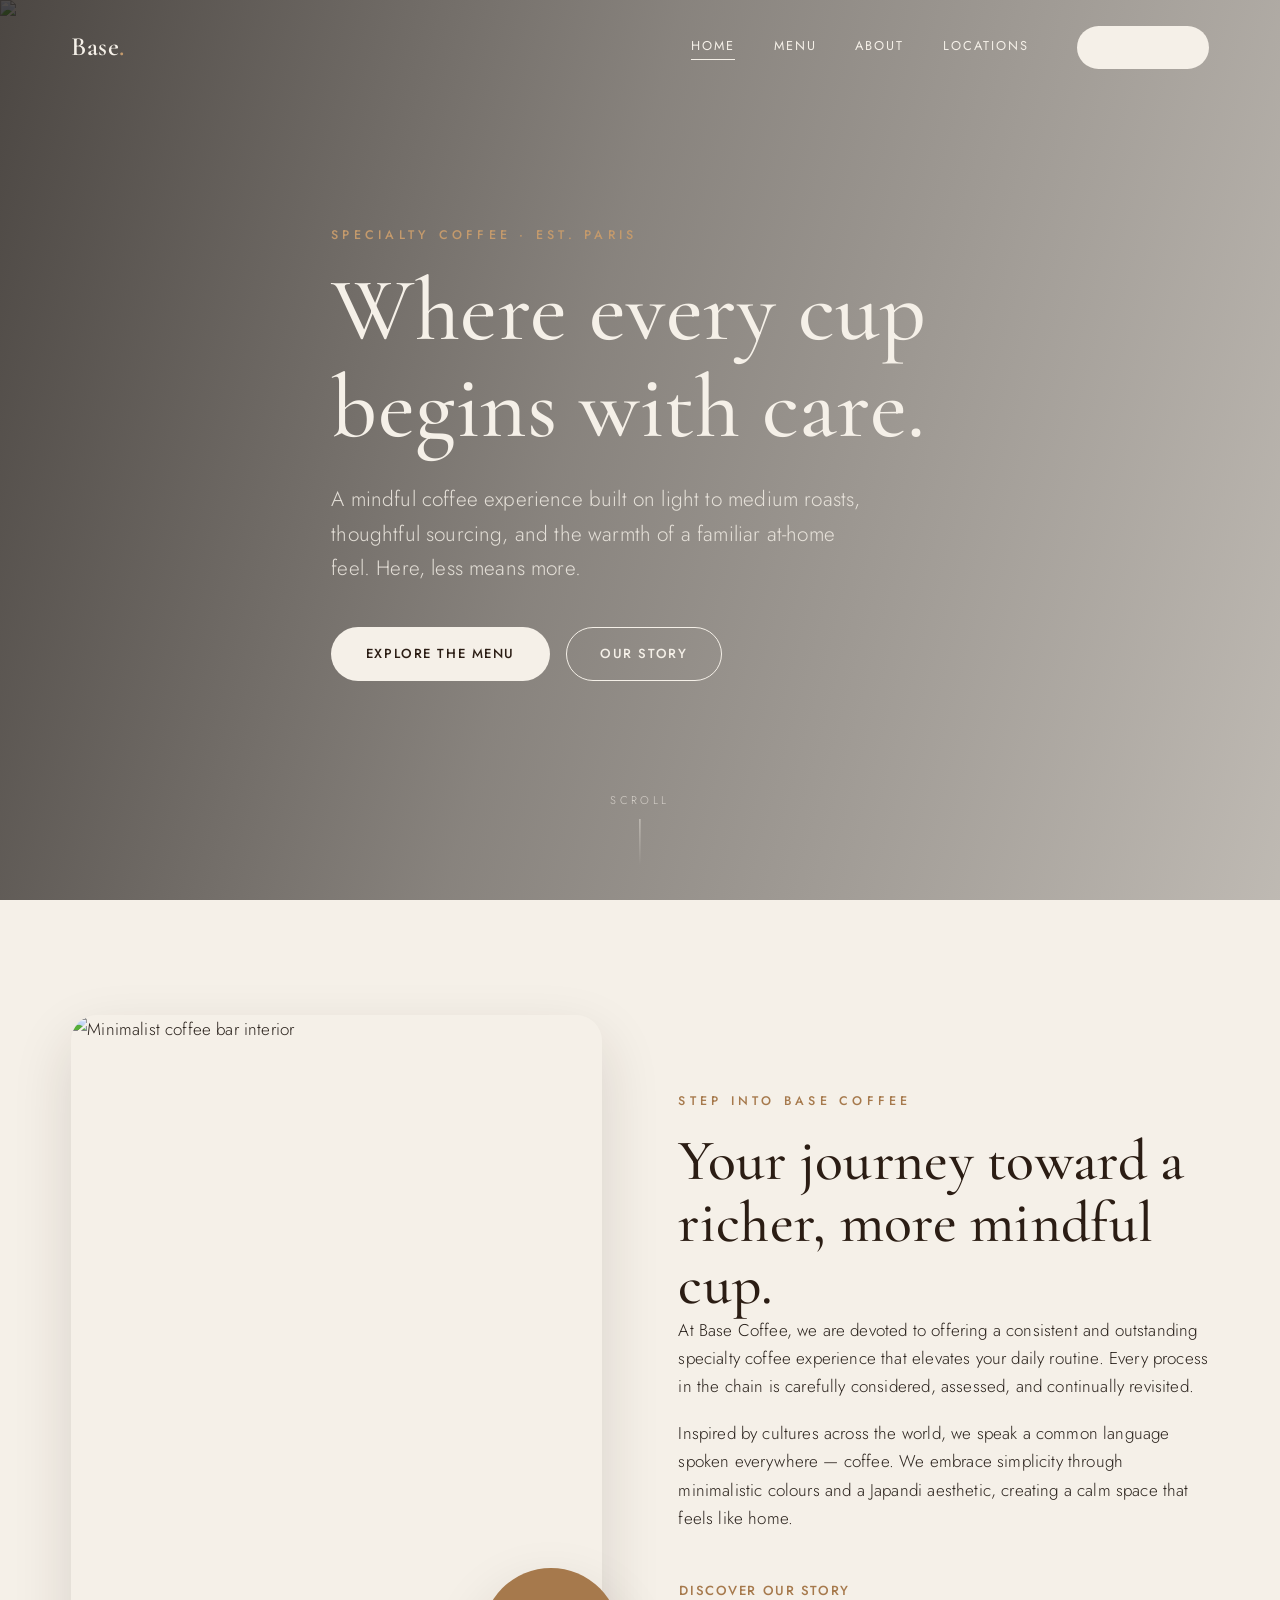
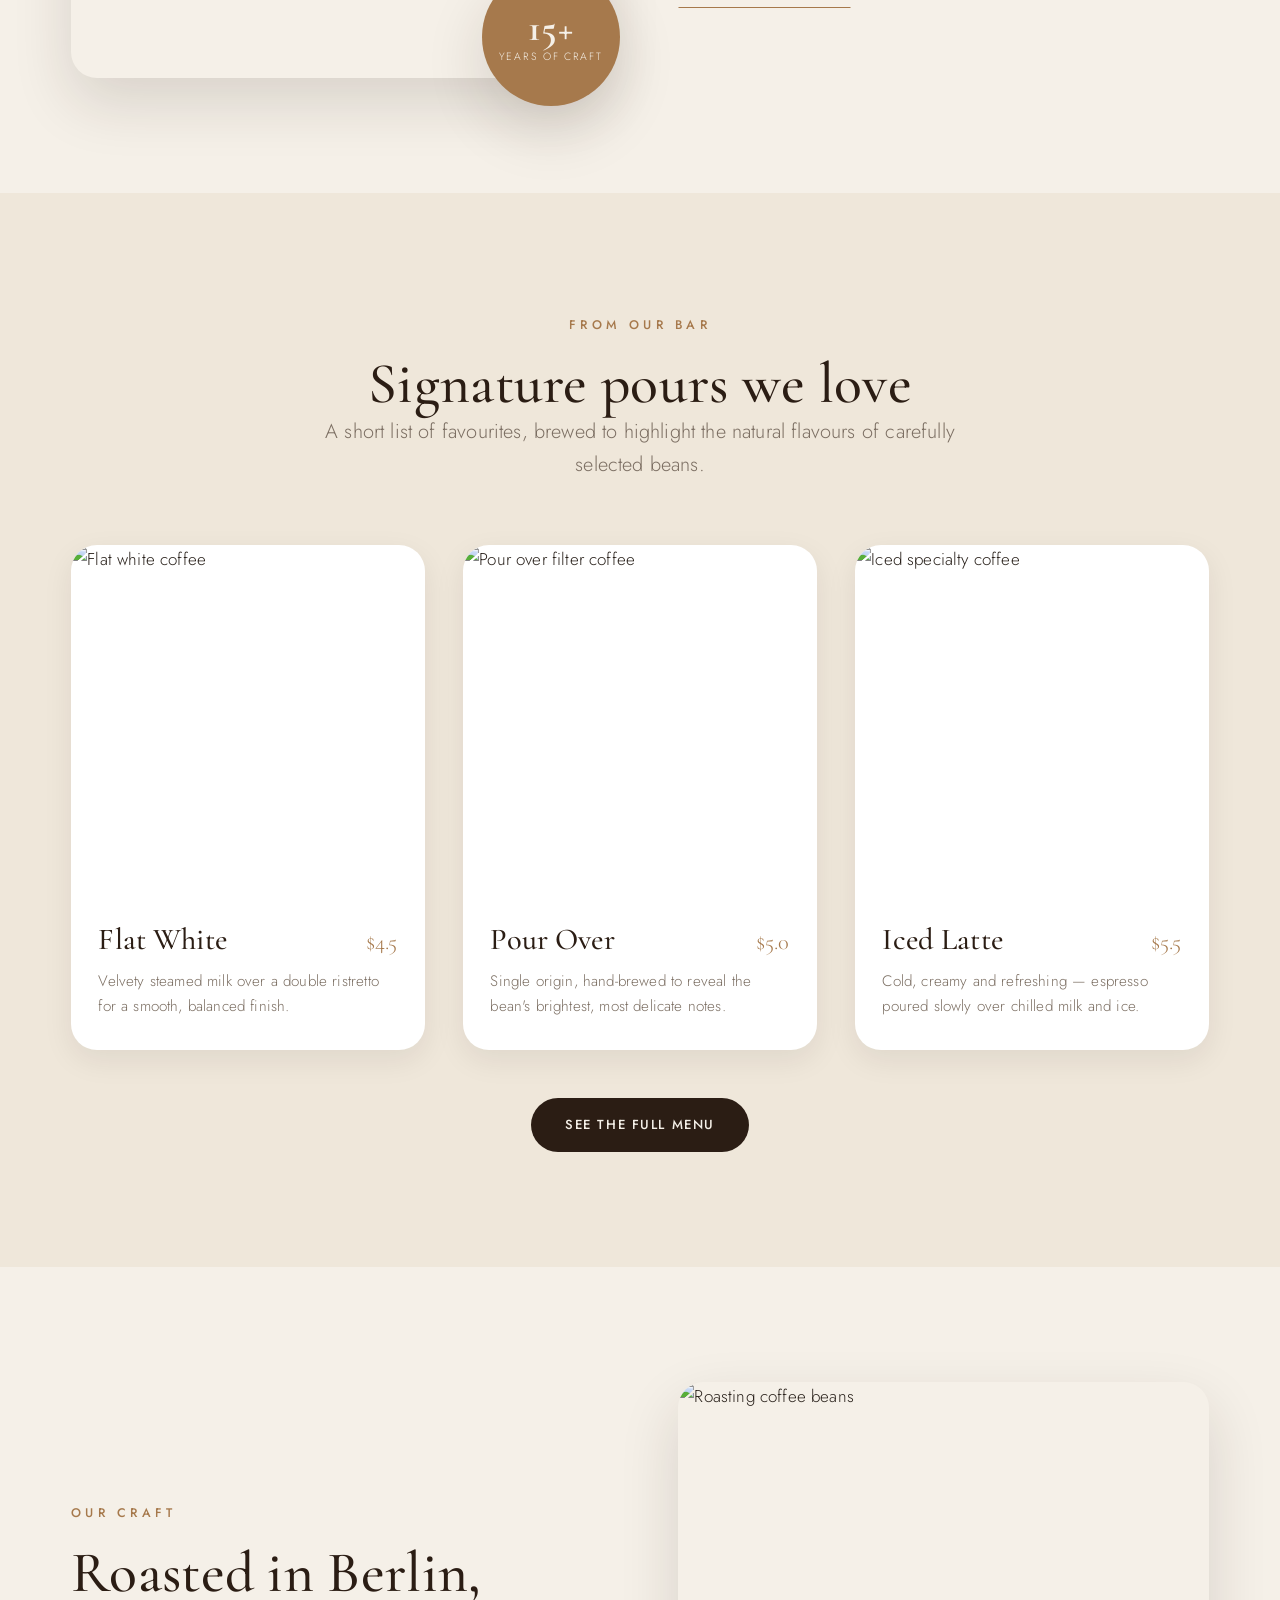
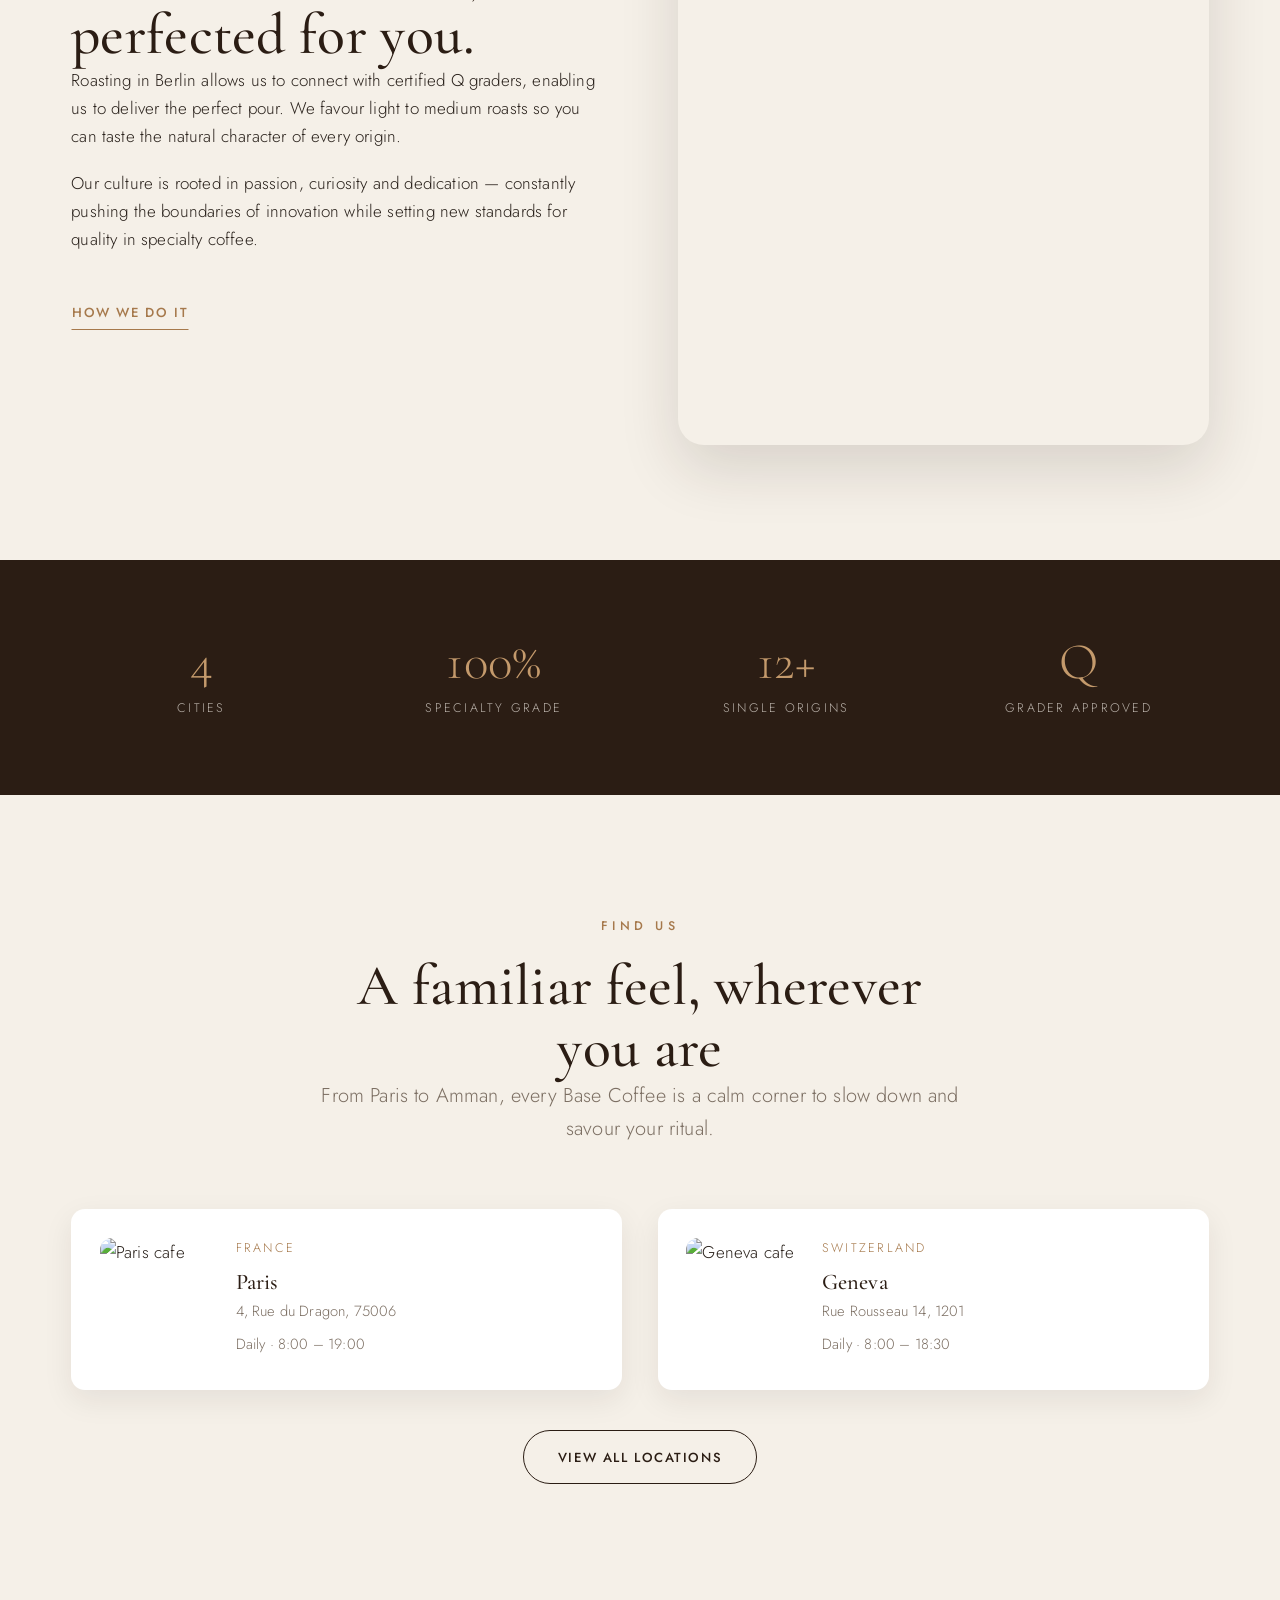
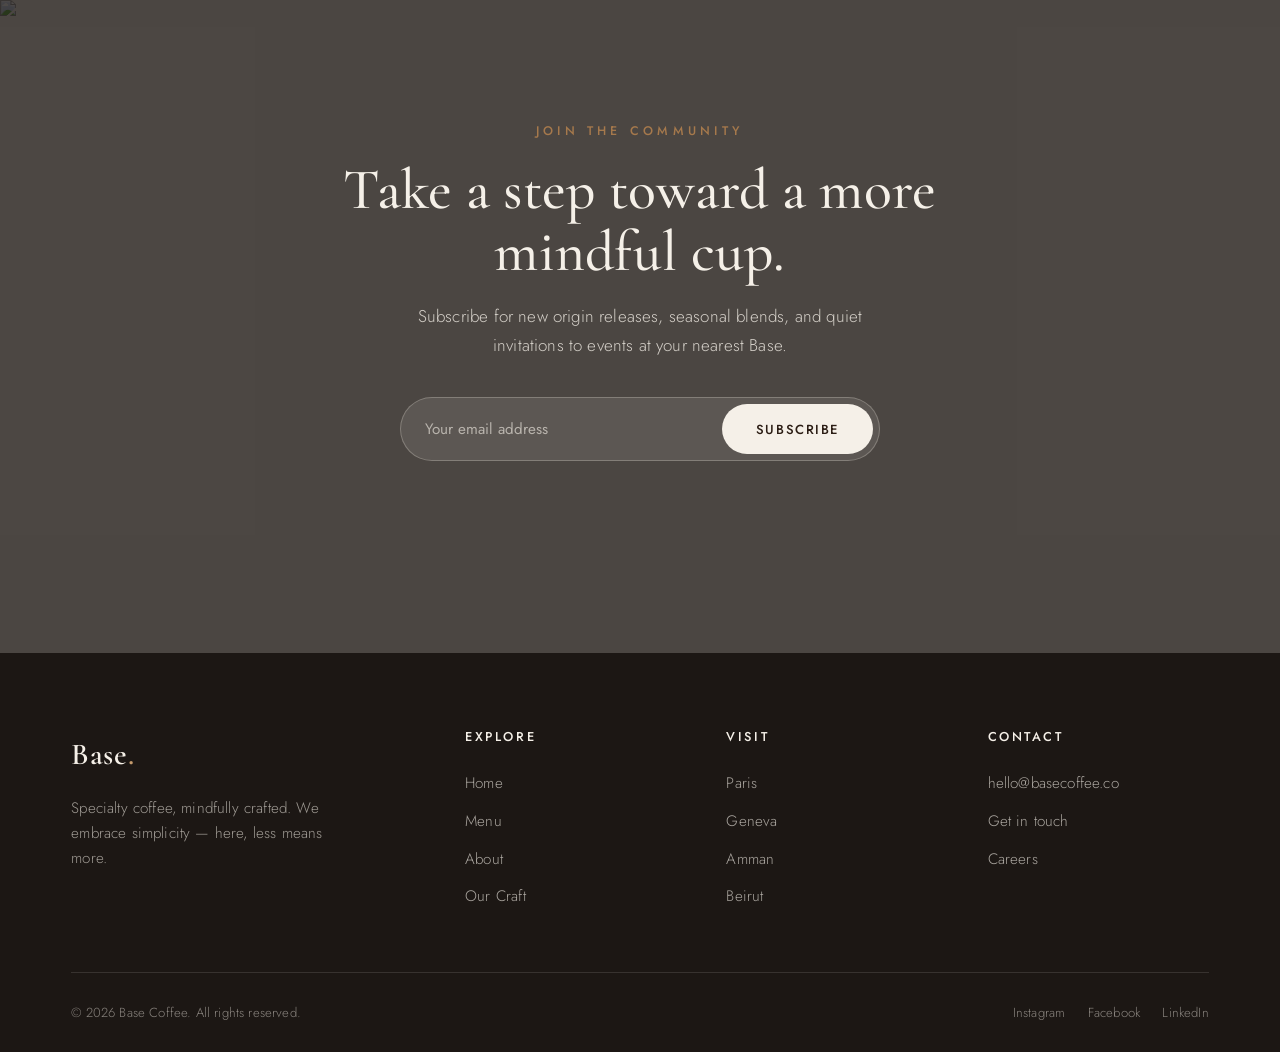
==== index.html @ 09331cef "Add initial website files for Base Coffee, including HTML pages (index, about, menu), CSS styles, an" ====
<!DOCTYPE html>
<html lang="en">
<head>
  <meta charset="UTF-8" />
  <meta name="viewport" content="width=device-width, initial-scale=1.0" />
  <title>Base Coffee — Specialty Coffee, Mindfully Crafted</title>
  <meta name="description" content="Base Coffee is a specialty coffee house devoted to a consistent, outstanding experience. Light to medium roasts, roasted in Berlin, served with care across Paris, Amman, Geneva and Beirut." />

  <link rel="preconnect" href="https://fonts.googleapis.com" />
  <link rel="preconnect" href="https://fonts.gstatic.com" crossorigin />
  <link href="https://fonts.googleapis.com/css2?family=Cormorant+Garamond:wght@400;500;600&family=Jost:wght@300;400;500&display=swap" rel="stylesheet" />
  <link rel="stylesheet" href="css/styles.css" />
</head>
<body>

  <!-- Navbar -->
  <header class="nav" id="nav">
    <div class="container nav__inner">
      <a href="index.html" class="nav__logo">Base<span>.</span></a>
      <nav class="nav__links" id="navLinks">
        <a href="index.html" class="is-active">Home</a>
        <a href="menu.html">Menu</a>
        <a href="about.html">About</a>
        <a href="about.html#locations">Locations</a>
        <a href="about.html#contact" class="btn btn--light nav__cta">Visit Us</a>
      </nav>
      <button class="nav__burger" id="navBurger" aria-label="Toggle menu" aria-expanded="false">
        <span></span><span></span><span></span>
      </button>
    </div>
  </header>

  <!-- Hero -->
  <section class="hero">
    <div class="hero__bg">
      <img src="https://images.unsplash.com/photo-1559496417-e7f25cb247f3?auto=format&fit=crop&w=1920&q=80" alt="Pouring a fresh cup of specialty coffee" />
    </div>
    <div class="container hero__content reveal">
      <span class="eyebrow">Specialty Coffee · Est. Paris</span>
      <h1>Where every cup<br />begins with care.</h1>
      <p>A mindful coffee experience built on light to medium roasts, thoughtful sourcing, and the warmth of a familiar at-home feel. Here, less means more.</p>
      <div class="hero__actions">
        <a href="menu.html" class="btn btn--light">Explore the Menu</a>
        <a href="about.html" class="btn btn--outline" style="color: var(--cream);">Our Story</a>
      </div>
    </div>
    <div class="hero__scroll">Scroll</div>
  </section>

  <!-- Intro / About teaser -->
  <section class="section" id="intro">
    <div class="container split">
      <div class="split__media reveal">
        <img src="https://images.unsplash.com/photo-1453614512568-c4024d13c247?auto=format&fit=crop&w=1000&q=80" alt="Minimalist coffee bar interior" />
        <div class="split__badge">
          <strong>15+</strong>
          <span>Years of Craft</span>
        </div>
      </div>
      <div class="split__body reveal" data-delay="1">
        <span class="eyebrow">Step into Base Coffee</span>
        <h2>Your journey toward a richer, more mindful cup.</h2>
        <p>At Base Coffee, we are devoted to offering a consistent and outstanding specialty coffee experience that elevates your daily routine. Every process in the chain is carefully considered, assessed, and continually revisited.</p>
        <p>Inspired by cultures across the world, we speak a common language spoken everywhere — coffee. We embrace simplicity through minimalistic colours and a Japandi aesthetic, creating a calm space that feels like home.</p>
        <a href="about.html" class="btn btn--ghost">Discover our story</a>
      </div>
    </div>
  </section>

  <!-- Signature drinks -->
  <section class="section bg-cream-soft" id="signature">
    <div class="container">
      <div class="section-head text-center reveal">
        <span class="eyebrow">From our bar</span>
        <h2>Signature pours we love</h2>
        <p class="lead">A short list of favourites, brewed to highlight the natural flavours of carefully selected beans.</p>
      </div>
      <div class="grid-3">
        <article class="card reveal">
          <div class="card__media">
            <img src="https://images.unsplash.com/photo-1572442388796-11668a67e53d?auto=format&fit=crop&w=800&q=80" alt="Flat white coffee" />
          </div>
          <div class="card__body">
            <div class="card__title-row">
              <h3>Flat White</h3>
              <span class="card__price">$4.5</span>
            </div>
            <p>Velvety steamed milk over a double ristretto for a smooth, balanced finish.</p>
          </div>
        </article>
        <article class="card reveal" data-delay="1">
          <div class="card__media">
            <img src="https://images.unsplash.com/photo-1461023058943-07fcbe16d735?auto=format&fit=crop&w=800&q=80" alt="Pour over filter coffee" />
          </div>
          <div class="card__body">
            <div class="card__title-row">
              <h3>Pour Over</h3>
              <span class="card__price">$5.0</span>
            </div>
            <p>Single origin, hand-brewed to reveal the bean's brightest, most delicate notes.</p>
          </div>
        </article>
        <article class="card reveal" data-delay="2">
          <div class="card__media">
            <img src="https://images.unsplash.com/photo-1517701550927-30cf4ba1dba5?auto=format&fit=crop&w=800&q=80" alt="Iced specialty coffee" />
          </div>
          <div class="card__body">
            <div class="card__title-row">
              <h3>Iced Latte</h3>
              <span class="card__price">$5.5</span>
            </div>
            <p>Cold, creamy and refreshing — espresso poured slowly over chilled milk and ice.</p>
          </div>
        </article>
      </div>
      <div class="text-center reveal" style="margin-top: 3rem;">
        <a href="menu.html" class="btn btn--solid">See the Full Menu</a>
      </div>
    </div>
  </section>

  <!-- Our craft / split reverse -->
  <section class="section" id="craft">
    <div class="container split split--reverse">
      <div class="split__media reveal" data-delay="1">
        <img src="https://images.unsplash.com/photo-1442550528053-c431ecb55509?auto=format&fit=crop&w=1000&q=80" alt="Roasting coffee beans" />
      </div>
      <div class="split__body reveal">
        <span class="eyebrow">Our craft</span>
        <h2>Roasted in Berlin, perfected for you.</h2>
        <p>Roasting in Berlin allows us to connect with certified Q graders, enabling us to deliver the perfect pour. We favour light to medium roasts so you can taste the natural character of every origin.</p>
        <p>Our culture is rooted in passion, curiosity and dedication — constantly pushing the boundaries of innovation while setting new standards for quality in specialty coffee.</p>
        <a href="about.html#process" class="btn btn--ghost">How we do it</a>
      </div>
    </div>
  </section>

  <!-- Stats strip -->
  <section class="section--tight bg-espresso">
    <div class="container stats">
      <div class="stat reveal">
        <div class="stat__num">4</div>
        <div class="stat__label">Cities</div>
      </div>
      <div class="stat reveal" data-delay="1">
        <div class="stat__num">100%</div>
        <div class="stat__label">Specialty Grade</div>
      </div>
      <div class="stat reveal" data-delay="2">
        <div class="stat__num">12+</div>
        <div class="stat__label">Single Origins</div>
      </div>
      <div class="stat reveal" data-delay="3">
        <div class="stat__num">Q</div>
        <div class="stat__label">Grader Approved</div>
      </div>
    </div>
  </section>

  <!-- Locations preview -->
  <section class="section" id="locations-preview">
    <div class="container">
      <div class="section-head text-center reveal">
        <span class="eyebrow">Find us</span>
        <h2>A familiar feel, wherever you are</h2>
        <p class="lead">From Paris to Amman, every Base Coffee is a calm corner to slow down and savour your ritual.</p>
      </div>
      <div class="loc-grid">
        <div class="loc-card reveal">
          <img src="https://images.unsplash.com/photo-1501339847302-ac426a4a7cbb?auto=format&fit=crop&w=400&q=80" alt="Paris cafe" />
          <div>
            <p class="loc-card__city">France</p>
            <h3>Paris</h3>
            <p>4, Rue du Dragon, 75006</p>
            <p class="loc-card__hours">Daily · 8:00 – 19:00</p>
          </div>
        </div>
        <div class="loc-card reveal" data-delay="1">
          <img src="https://images.unsplash.com/photo-1442975631115-c4f7b05b6107?auto=format&fit=crop&w=400&q=80" alt="Geneva cafe" />
          <div>
            <p class="loc-card__city">Switzerland</p>
            <h3>Geneva</h3>
            <p>Rue Rousseau 14, 1201</p>
            <p class="loc-card__hours">Daily · 8:00 – 18:30</p>
          </div>
        </div>
      </div>
      <div class="text-center reveal" style="margin-top: 2.5rem;">
        <a href="about.html#locations" class="btn btn--outline">View All Locations</a>
      </div>
    </div>
  </section>

  <!-- CTA / newsletter -->
  <section class="section cta">
    <div class="cta__bg">
      <img src="https://images.unsplash.com/photo-1495474472287-4d71bcdd2085?auto=format&fit=crop&w=1920&q=80" alt="Coffee beans close up" />
    </div>
    <div class="container reveal">
      <span class="eyebrow">Join the community</span>
      <h2>Take a step toward a more mindful cup.</h2>
      <p>Subscribe for new origin releases, seasonal blends, and quiet invitations to events at your nearest Base.</p>
      <form class="newsletter" id="newsletterForm" novalidate>
        <input type="email" id="newsletterEmail" placeholder="Your email address" aria-label="Email address" />
        <button type="submit" class="btn btn--light">Subscribe</button>
      </form>
      <p class="form-msg" id="newsletterMsg" role="status"></p>
    </div>
  </section>

  <!-- Footer -->
  <footer class="footer">
    <div class="container">
      <div class="footer__top">
        <div class="footer__brand">
          <a href="index.html" class="nav__logo">Base<span>.</span></a>
          <p>Specialty coffee, mindfully crafted. We embrace simplicity — here, less means more.</p>
        </div>
        <div class="footer__col">
          <h4>Explore</h4>
          <a href="index.html">Home</a>
          <a href="menu.html">Menu</a>
          <a href="about.html">About</a>
          <a href="about.html#process">Our Craft</a>
        </div>
        <div class="footer__col">
          <h4>Visit</h4>
          <a href="about.html#locations">Paris</a>
          <a href="about.html#locations">Geneva</a>
          <a href="about.html#locations">Amman</a>
          <a href="about.html#locations">Beirut</a>
        </div>
        <div class="footer__col">
          <h4>Contact</h4>
          <a href="mailto:hello@basecoffee.co">hello@basecoffee.co</a>
          <a href="about.html#contact">Get in touch</a>
          <a href="#">Careers</a>
        </div>
      </div>
      <div class="footer__bottom">
        <span>&copy; 2026 Base Coffee. All rights reserved.</span>
        <div class="footer__socials">
          <a href="#">Instagram</a>
          <a href="#">Facebook</a>
          <a href="#">LinkedIn</a>
        </div>
      </div>
    </div>
  </footer>

  <script src="js/main.js"></script>
</body>
</html>
---- css/styles.css ----
/* =========================================================
   Base Coffee — Global Stylesheet
   Japandi / minimalist premium aesthetic
   ========================================================= */

/* ---------- Design tokens ---------- */
:root {
  /* Color palette */
  --cream: #f5f0e8;
  --cream-soft: #efe7da;
  --sand: #e3d6c3;
  --caramel: #a6794c;
  --caramel-light: #c49a6c;
  --espresso: #2b1d14;
  --espresso-soft: #3e2c20;
  --charcoal: #1c1714;
  --ink: #2a221c;
  --muted: #7c6f63;
  --line: rgba(43, 29, 20, 0.12);
  --white: #ffffff;

  /* Typography */
  --font-display: "Cormorant Garamond", Georgia, "Times New Roman", serif;
  --font-body: "Jost", "Helvetica Neue", Arial, sans-serif;

  /* Spacing & layout */
  --maxw: 1240px;
  --gutter: clamp(1.25rem, 4vw, 4rem);
  --section-y: clamp(4.5rem, 9vw, 9rem);
  --radius: 14px;
  --radius-lg: 26px;

  /* Effects */
  --shadow-sm: 0 10px 30px rgba(43, 29, 20, 0.08);
  --shadow-md: 0 24px 60px rgba(43, 29, 20, 0.14);
  --ease: cubic-bezier(0.22, 1, 0.36, 1);
}

/* ---------- Reset ---------- */
*,
*::before,
*::after {
  box-sizing: border-box;
  margin: 0;
  padding: 0;
}

html {
  scroll-behavior: smooth;
  -webkit-text-size-adjust: 100%;
}

body {
  font-family: var(--font-body);
  background-color: var(--cream);
  color: var(--ink);
  line-height: 1.65;
  font-size: 17px;
  font-weight: 300;
  letter-spacing: 0.01em;
  overflow-x: hidden;
  -webkit-font-smoothing: antialiased;
}

img {
  max-width: 100%;
  display: block;
}

a {
  color: inherit;
  text-decoration: none;
}

ul {
  list-style: none;
}

button {
  font-family: inherit;
  cursor: pointer;
}

/* ---------- Typography ---------- */
h1,
h2,
h3,
h4 {
  font-family: var(--font-display);
  font-weight: 500;
  color: var(--espresso);
  line-height: 1.08;
  letter-spacing: 0.005em;
}

h1 {
  font-size: clamp(2.8rem, 7vw, 5.6rem);
}

h2 {
  font-size: clamp(2.2rem, 4.8vw, 3.6rem);
}

h3 {
  font-size: clamp(1.4rem, 2.4vw, 1.9rem);
}

p {
  color: var(--ink);
}

.eyebrow {
  font-family: var(--font-body);
  font-size: 0.78rem;
  font-weight: 500;
  letter-spacing: 0.34em;
  text-transform: uppercase;
  color: var(--caramel);
  margin-bottom: 1.1rem;
  display: inline-block;
}

.lead {
  font-size: clamp(1.05rem, 1.6vw, 1.25rem);
  color: var(--muted);
  font-weight: 300;
}

/* ---------- Layout helpers ---------- */
.container {
  width: 100%;
  max-width: var(--maxw);
  margin-inline: auto;
  padding-inline: var(--gutter);
}

.section {
  padding-block: var(--section-y);
}

.section--tight {
  padding-block: clamp(3rem, 6vw, 5.5rem);
}

.bg-cream-soft {
  background-color: var(--cream-soft);
}

.bg-espresso {
  background-color: var(--espresso);
  color: var(--cream);
}

.bg-espresso h1,
.bg-espresso h2,
.bg-espresso h3 {
  color: var(--cream);
}

.bg-espresso p {
  color: rgba(245, 240, 232, 0.78);
}

.text-center {
  text-align: center;
}

.section-head {
  max-width: 640px;
  margin-bottom: clamp(2.5rem, 5vw, 4rem);
}

.section-head.text-center {
  margin-inline: auto;
}

/* ---------- Buttons ---------- */
.btn {
  display: inline-flex;
  align-items: center;
  gap: 0.6rem;
  padding: 0.95rem 2.1rem;
  border-radius: 100px;
  font-size: 0.82rem;
  font-weight: 500;
  letter-spacing: 0.12em;
  text-transform: uppercase;
  border: 1px solid transparent;
  transition: transform 0.35s var(--ease), background-color 0.35s var(--ease),
    color 0.35s var(--ease), border-color 0.35s var(--ease);
}

.btn:hover {
  transform: translateY(-3px);
}

.btn--solid {
  background-color: var(--espresso);
  color: var(--cream);
}

.btn--solid:hover {
  background-color: var(--caramel);
}

.btn--outline {
  background-color: transparent;
  border-color: currentColor;
  color: var(--espresso);
}

.btn--outline:hover {
  background-color: var(--espresso);
  color: var(--cream);
  border-color: var(--espresso);
}

.btn--light {
  background-color: var(--cream);
  color: var(--espresso);
}

.btn--light:hover {
  background-color: var(--caramel-light);
  color: var(--espresso);
}

.btn--ghost {
  padding-inline: 0;
  border-radius: 0;
  border-bottom: 1px solid currentColor;
  color: var(--caramel);
  padding-bottom: 0.35rem;
}

.btn--ghost:hover {
  transform: translateY(0);
  color: var(--espresso);
}

/* ---------- Navbar ---------- */
.nav {
  position: fixed;
  inset: 0 0 auto 0;
  z-index: 100;
  transition: background-color 0.4s var(--ease), box-shadow 0.4s var(--ease),
    padding 0.4s var(--ease);
  padding-block: 1.6rem;
}

.nav__inner {
  display: flex;
  align-items: center;
  justify-content: space-between;
  gap: 2rem;
}

.nav__logo {
  font-family: var(--font-display);
  font-size: 1.65rem;
  font-weight: 600;
  letter-spacing: 0.02em;
  color: var(--cream);
  transition: color 0.4s var(--ease);
}

.nav__logo span {
  color: var(--caramel-light);
}

.nav__links {
  display: flex;
  align-items: center;
  gap: 2.4rem;
}

.nav__links a {
  font-size: 0.8rem;
  letter-spacing: 0.16em;
  text-transform: uppercase;
  font-weight: 400;
  color: var(--cream);
  position: relative;
  padding-bottom: 4px;
  transition: color 0.3s var(--ease);
}

.nav__links a::after {
  content: "";
  position: absolute;
  left: 0;
  bottom: 0;
  width: 0;
  height: 1px;
  background-color: currentColor;
  transition: width 0.35s var(--ease);
}

.nav__links a:hover::after,
.nav__links a.is-active::after {
  width: 100%;
}

.nav__cta {
  margin-left: 0.6rem;
}

/* Scrolled state */
.nav.is-scrolled {
  background-color: rgba(245, 240, 232, 0.92);
  backdrop-filter: blur(12px);
  box-shadow: var(--shadow-sm);
  padding-block: 1rem;
}

.nav.is-scrolled .nav__logo {
  color: var(--espresso);
}

.nav.is-scrolled .nav__links a {
  color: var(--espresso);
}

.nav.is-scrolled .nav__burger span {
  background-color: var(--espresso);
}

/* Burger */
.nav__burger {
  display: none;
  flex-direction: column;
  gap: 6px;
  background: none;
  border: none;
  padding: 6px;
  z-index: 110;
}

.nav__burger span {
  width: 26px;
  height: 2px;
  background-color: var(--cream);
  transition: transform 0.35s var(--ease), opacity 0.3s var(--ease),
    background-color 0.4s var(--ease);
}

.nav.is-open .nav__burger span {
  background-color: var(--espresso);
}

.nav.is-open .nav__burger span:nth-child(1) {
  transform: translateY(8px) rotate(45deg);
}

.nav.is-open .nav__burger span:nth-child(2) {
  opacity: 0;
}

.nav.is-open .nav__burger span:nth-child(3) {
  transform: translateY(-8px) rotate(-45deg);
}

/* ---------- Hero ---------- */
.hero {
  position: relative;
  min-height: 100vh;
  display: flex;
  align-items: center;
  color: var(--cream);
  overflow: hidden;
}

.hero__bg {
  position: absolute;
  inset: 0;
  z-index: -2;
}

.hero__bg img {
  width: 100%;
  height: 100%;
  object-fit: cover;
}

.hero::after {
  content: "";
  position: absolute;
  inset: 0;
  z-index: -1;
  background: linear-gradient(
    105deg,
    rgba(28, 23, 20, 0.78) 0%,
    rgba(28, 23, 20, 0.5) 45%,
    rgba(28, 23, 20, 0.25) 100%
  );
}

.hero__content {
  max-width: 720px;
  padding-block: 8rem;
}

.hero .eyebrow {
  color: var(--caramel-light);
}

.hero h1 {
  color: var(--cream);
  margin-bottom: 1.6rem;
}

.hero p {
  color: rgba(245, 240, 232, 0.85);
  font-size: clamp(1.05rem, 1.7vw, 1.3rem);
  max-width: 540px;
  margin-bottom: 2.6rem;
}

.hero__actions {
  display: flex;
  flex-wrap: wrap;
  gap: 1rem;
}

.hero__scroll {
  position: absolute;
  bottom: 2.2rem;
  left: 50%;
  transform: translateX(-50%);
  font-size: 0.7rem;
  letter-spacing: 0.3em;
  text-transform: uppercase;
  color: rgba(245, 240, 232, 0.7);
  display: flex;
  flex-direction: column;
  align-items: center;
  gap: 0.6rem;
}

.hero__scroll::after {
  content: "";
  width: 1px;
  height: 46px;
  background: linear-gradient(rgba(245, 240, 232, 0.7), transparent);
  animation: scrollLine 2.2s var(--ease) infinite;
}

@keyframes scrollLine {
  0% { transform: scaleY(0); transform-origin: top; }
  50% { transform: scaleY(1); transform-origin: top; }
  51% { transform-origin: bottom; }
  100% { transform: scaleY(0); transform-origin: bottom; }
}

/* ---------- Intro / split sections ---------- */
.split {
  display: grid;
  grid-template-columns: 1fr 1fr;
  gap: clamp(2.5rem, 6vw, 6rem);
  align-items: center;
}

.split--reverse .split__media {
  order: 2;
}

.split__media {
  position: relative;
}

.split__media img {
  width: 100%;
  border-radius: var(--radius-lg);
  box-shadow: var(--shadow-md);
  aspect-ratio: 4 / 5;
  object-fit: cover;
}

.split__badge {
  position: absolute;
  bottom: -28px;
  right: -18px;
  background-color: var(--caramel);
  color: var(--cream);
  border-radius: 50%;
  width: 138px;
  height: 138px;
  display: grid;
  place-content: center;
  text-align: center;
  padding: 1rem;
  box-shadow: var(--shadow-md);
}

.split__badge strong {
  font-family: var(--font-display);
  font-size: 2.4rem;
  line-height: 1;
  display: block;
}

.split__badge span {
  font-size: 0.66rem;
  letter-spacing: 0.16em;
  text-transform: uppercase;
}

.split__body p + p {
  margin-top: 1.2rem;
}

.split__body .btn {
  margin-top: 2rem;
}

/* ---------- Stat strip ---------- */
.stats {
  display: grid;
  grid-template-columns: repeat(4, 1fr);
  gap: 2rem;
  text-align: center;
}

.stat__num {
  font-family: var(--font-display);
  font-size: clamp(2.4rem, 4vw, 3.4rem);
  color: var(--caramel-light);
  line-height: 1;
}

.stat__label {
  font-size: 0.78rem;
  letter-spacing: 0.18em;
  text-transform: uppercase;
  margin-top: 0.6rem;
  color: rgba(245, 240, 232, 0.7);
}

/* ---------- Card grid (signature / menu) ---------- */
.grid-3 {
  display: grid;
  grid-template-columns: repeat(3, 1fr);
  gap: clamp(1.5rem, 3vw, 2.4rem);
}

.card {
  background-color: var(--white);
  border-radius: var(--radius-lg);
  overflow: hidden;
  box-shadow: var(--shadow-sm);
  transition: transform 0.45s var(--ease), box-shadow 0.45s var(--ease);
}

.card:hover {
  transform: translateY(-8px);
  box-shadow: var(--shadow-md);
}

.card__media {
  aspect-ratio: 1 / 1;
  overflow: hidden;
}

.card__media img {
  width: 100%;
  height: 100%;
  object-fit: cover;
  transition: transform 0.7s var(--ease);
}

.card:hover .card__media img {
  transform: scale(1.06);
}

.card__body {
  padding: 1.6rem 1.7rem 1.9rem;
}

.card__title-row {
  display: flex;
  justify-content: space-between;
  align-items: baseline;
  gap: 1rem;
}

.card__price {
  font-family: var(--font-display);
  font-size: 1.4rem;
  color: var(--caramel);
}

.card p {
  color: var(--muted);
  font-size: 0.95rem;
  margin-top: 0.5rem;
}

/* ---------- Process steps ---------- */
.steps {
  display: grid;
  grid-template-columns: repeat(3, 1fr);
  gap: clamp(1.8rem, 4vw, 3rem);
}

.step__num {
  font-family: var(--font-display);
  font-size: 1.1rem;
  color: var(--caramel);
  border: 1px solid var(--caramel);
  width: 48px;
  height: 48px;
  border-radius: 50%;
  display: grid;
  place-content: center;
  margin-bottom: 1.4rem;
}

.step h3 {
  margin-bottom: 0.6rem;
}

.step p {
  color: var(--muted);
  font-size: 0.96rem;
}

/* ---------- Menu list (menu page) ---------- */
.menu-block + .menu-block {
  margin-top: clamp(3rem, 6vw, 5rem);
}

.menu-block__title {
  display: flex;
  align-items: center;
  gap: 1.4rem;
  margin-bottom: 2rem;
}

.menu-block__title::after {
  content: "";
  flex: 1;
  height: 1px;
  background-color: var(--line);
}

.menu-list {
  display: grid;
  grid-template-columns: 1fr 1fr;
  gap: 0.4rem 3.5rem;
}

.menu-item {
  display: flex;
  align-items: baseline;
  gap: 1rem;
  padding-block: 1.1rem;
  border-bottom: 1px dashed var(--line);
}

.menu-item__name {
  font-family: var(--font-display);
  font-size: 1.3rem;
  color: var(--espresso);
  white-space: nowrap;
}

.menu-item__desc {
  flex: 1;
  font-size: 0.9rem;
  color: var(--muted);
}

.menu-item__dots {
  flex: 1;
  border-bottom: 1px dotted var(--line);
  transform: translateY(-5px);
}

.menu-item__price {
  font-family: var(--font-display);
  font-size: 1.25rem;
  color: var(--caramel);
}

/* ---------- Locations ---------- */
.loc-grid {
  display: grid;
  grid-template-columns: repeat(2, 1fr);
  gap: clamp(1.5rem, 3vw, 2.2rem);
}

.loc-card {
  display: flex;
  gap: 1.6rem;
  background-color: var(--white);
  border-radius: var(--radius);
  padding: 1.8rem;
  box-shadow: var(--shadow-sm);
  transition: transform 0.4s var(--ease);
}

.loc-card:hover {
  transform: translateY(-5px);
}

.loc-card img {
  width: 110px;
  height: 110px;
  border-radius: 12px;
  object-fit: cover;
  flex-shrink: 0;
}

.loc-card h3 {
  font-size: 1.4rem;
  margin-bottom: 0.3rem;
}

.loc-card .loc-card__city {
  color: var(--caramel);
  font-size: 0.78rem;
  letter-spacing: 0.18em;
  text-transform: uppercase;
  margin-bottom: 0.7rem;
}

.loc-card p {
  font-size: 0.92rem;
  color: var(--muted);
  margin-bottom: 0.3rem;
}

.loc-card__hours {
  margin-top: 0.6rem;
  font-size: 0.85rem;
  color: var(--espresso-soft);
}

/* ---------- CTA / newsletter ---------- */
.cta {
  position: relative;
  text-align: center;
  color: var(--cream);
  overflow: hidden;
}

.cta__bg {
  position: absolute;
  inset: 0;
  z-index: -2;
}

.cta__bg img {
  width: 100%;
  height: 100%;
  object-fit: cover;
}

.cta::after {
  content: "";
  position: absolute;
  inset: 0;
  z-index: -1;
  background-color: rgba(28, 23, 20, 0.78);
}

.cta h2 {
  color: var(--cream);
  max-width: 640px;
  margin-inline: auto;
}

.cta p {
  color: rgba(245, 240, 232, 0.8);
  max-width: 520px;
  margin: 1.2rem auto 2.4rem;
}

.newsletter {
  display: flex;
  gap: 0.6rem;
  max-width: 480px;
  margin-inline: auto;
  background-color: rgba(245, 240, 232, 0.1);
  border: 1px solid rgba(245, 240, 232, 0.25);
  border-radius: 100px;
  padding: 0.4rem 0.4rem 0.4rem 1.5rem;
}

.newsletter input {
  flex: 1;
  background: none;
  border: none;
  outline: none;
  color: var(--cream);
  font-family: inherit;
  font-size: 0.95rem;
}

.newsletter input::placeholder {
  color: rgba(245, 240, 232, 0.6);
}

.newsletter button {
  border: none;
  white-space: nowrap;
}

.form-msg {
  margin-top: 1rem;
  font-size: 0.85rem;
  min-height: 1.2rem;
  color: var(--caramel-light);
}

/* ---------- Form fields (contact) ---------- */
.field {
  width: 100%;
  font-family: inherit;
  font-size: 0.98rem;
  color: var(--ink);
  background-color: var(--white);
  border: 1px solid var(--line);
  border-radius: var(--radius);
  padding: 1rem 1.2rem;
  outline: none;
  transition: border-color 0.3s var(--ease), box-shadow 0.3s var(--ease);
  resize: vertical;
}

.field::placeholder {
  color: var(--muted);
}

.field:focus {
  border-color: var(--caramel);
  box-shadow: 0 0 0 3px rgba(166, 121, 76, 0.14);
}

/* ---------- Page header (sub pages) ---------- */
.page-head {
  position: relative;
  padding-top: 13rem;
  padding-bottom: 5rem;
  color: var(--cream);
  overflow: hidden;
}

.page-head__bg {
  position: absolute;
  inset: 0;
  z-index: -2;
}

.page-head__bg img {
  width: 100%;
  height: 100%;
  object-fit: cover;
}

.page-head::after {
  content: "";
  position: absolute;
  inset: 0;
  z-index: -1;
  background: linear-gradient(
    180deg,
    rgba(28, 23, 20, 0.7),
    rgba(28, 23, 20, 0.55)
  );
}

.page-head h1 {
  color: var(--cream);
}

.page-head .eyebrow {
  color: var(--caramel-light);
}

.page-head p {
  color: rgba(245, 240, 232, 0.82);
  max-width: 560px;
  margin-top: 1rem;
}

/* ---------- Footer ---------- */
.footer {
  background-color: var(--charcoal);
  color: rgba(245, 240, 232, 0.7);
  padding-top: clamp(3.5rem, 6vw, 5.5rem);
}

.footer__top {
  display: grid;
  grid-template-columns: 1.6fr 1fr 1fr 1fr;
  gap: 2.5rem;
  padding-bottom: 3.5rem;
  border-bottom: 1px solid rgba(245, 240, 232, 0.12);
}

.footer__brand .nav__logo {
  color: var(--cream);
  font-size: 1.9rem;
}

.footer__brand p {
  color: rgba(245, 240, 232, 0.6);
  margin-top: 1rem;
  max-width: 280px;
  font-size: 0.95rem;
}

.footer h4 {
  color: var(--cream);
  font-family: var(--font-body);
  font-size: 0.8rem;
  letter-spacing: 0.2em;
  text-transform: uppercase;
  margin-bottom: 1.3rem;
  font-weight: 500;
}

.footer__col a {
  display: block;
  padding-block: 0.4rem;
  font-size: 0.95rem;
  color: rgba(245, 240, 232, 0.65);
  transition: color 0.3s var(--ease);
}

.footer__col a:hover {
  color: var(--caramel-light);
}

.footer__bottom {
  display: flex;
  justify-content: space-between;
  align-items: center;
  flex-wrap: wrap;
  gap: 1rem;
  padding-block: 1.8rem;
  font-size: 0.82rem;
  color: rgba(245, 240, 232, 0.5);
}

.footer__socials {
  display: flex;
  gap: 1.4rem;
}

.footer__socials a:hover {
  color: var(--caramel-light);
}

/* ---------- Scroll reveal ---------- */
.reveal {
  opacity: 0;
  transform: translateY(34px);
  transition: opacity 0.9s var(--ease), transform 0.9s var(--ease);
}

.reveal.is-visible {
  opacity: 1;
  transform: none;
}

.reveal[data-delay="1"] { transition-delay: 0.12s; }
.reveal[data-delay="2"] { transition-delay: 0.24s; }
.reveal[data-delay="3"] { transition-delay: 0.36s; }

@media (prefers-reduced-motion: reduce) {
  .reveal { opacity: 1; transform: none; transition: none; }
  html { scroll-behavior: auto; }
}

/* ---------- Responsive ---------- */
@media (max-width: 980px) {
  .footer__top {
    grid-template-columns: 1fr 1fr;
    gap: 2rem;
  }
}

@media (max-width: 860px) {
  .nav__links {
    position: fixed;
    inset: 0;
    flex-direction: column;
    justify-content: center;
    gap: 2rem;
    background-color: var(--cream);
    transform: translateX(100%);
    transition: transform 0.5s var(--ease);
  }

  .nav.is-open .nav__links {
    transform: translateX(0);
  }

  .nav__links a {
    color: var(--espresso);
    font-size: 1.05rem;
  }

  .nav__burger {
    display: flex;
  }

  .split {
    grid-template-columns: 1fr;
  }

  .split--reverse .split__media {
    order: 0;
  }

  .split__media img {
    aspect-ratio: 16 / 11;
  }

  .grid-3,
  .steps {
    grid-template-columns: 1fr;
    max-width: 460px;
    margin-inline: auto;
  }

  .stats {
    grid-template-columns: 1fr 1fr;
    gap: 2.5rem 1rem;
  }

  .menu-list {
    grid-template-columns: 1fr;
    gap: 0;
  }

  .loc-grid {
    grid-template-columns: 1fr;
  }
}

@media (max-width: 560px) {
  body { font-size: 16px; }

  .footer__top {
    grid-template-columns: 1fr;
  }

  .newsletter {
    flex-direction: column;
    border-radius: var(--radius);
    padding: 1rem;
    background-color: rgba(245, 240, 232, 0.12);
  }

  .newsletter input {
    text-align: center;
    padding-block: 0.5rem;
  }

  .newsletter button {
    width: 100%;
    justify-content: center;
  }

  .loc-card {
    flex-direction: column;
  }

  .loc-card img {
    width: 100%;
    height: 160px;
  }

  .split__badge {
    width: 110px;
    height: 110px;
    right: 12px;
  }
}
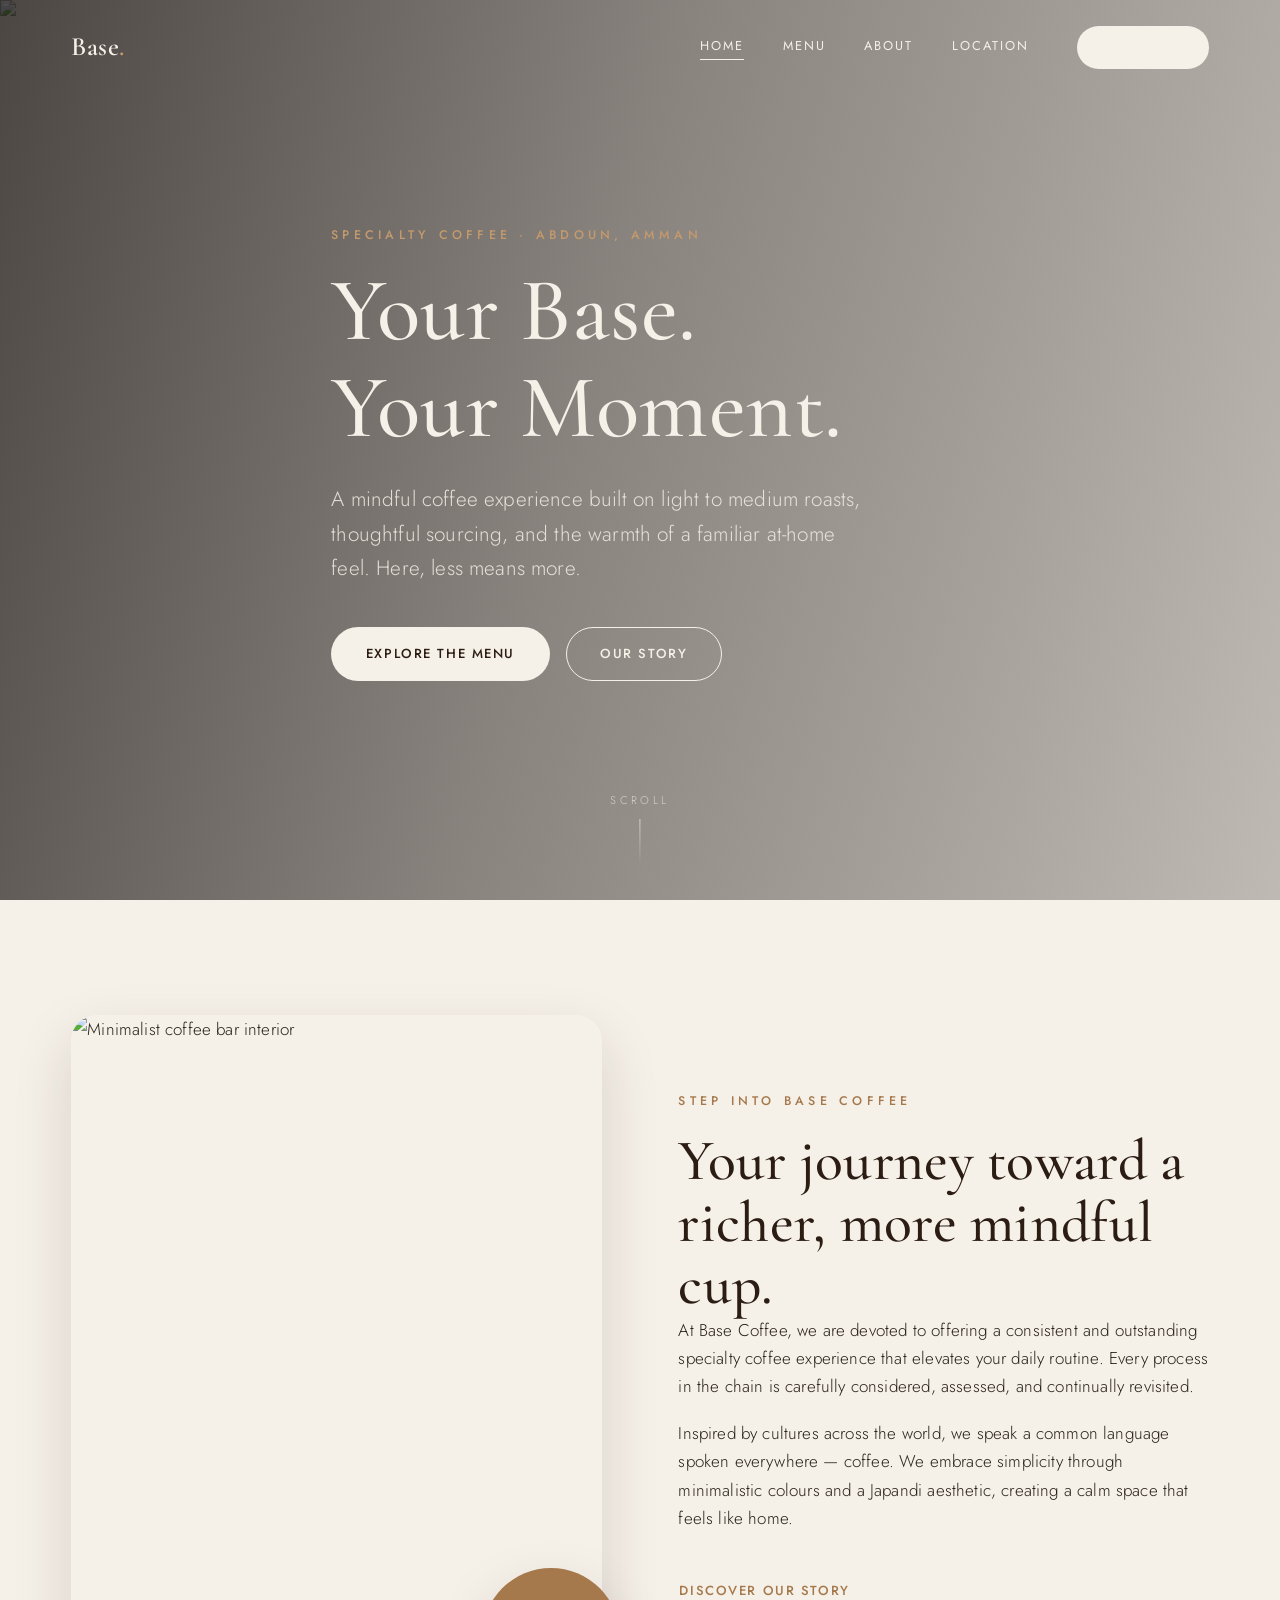
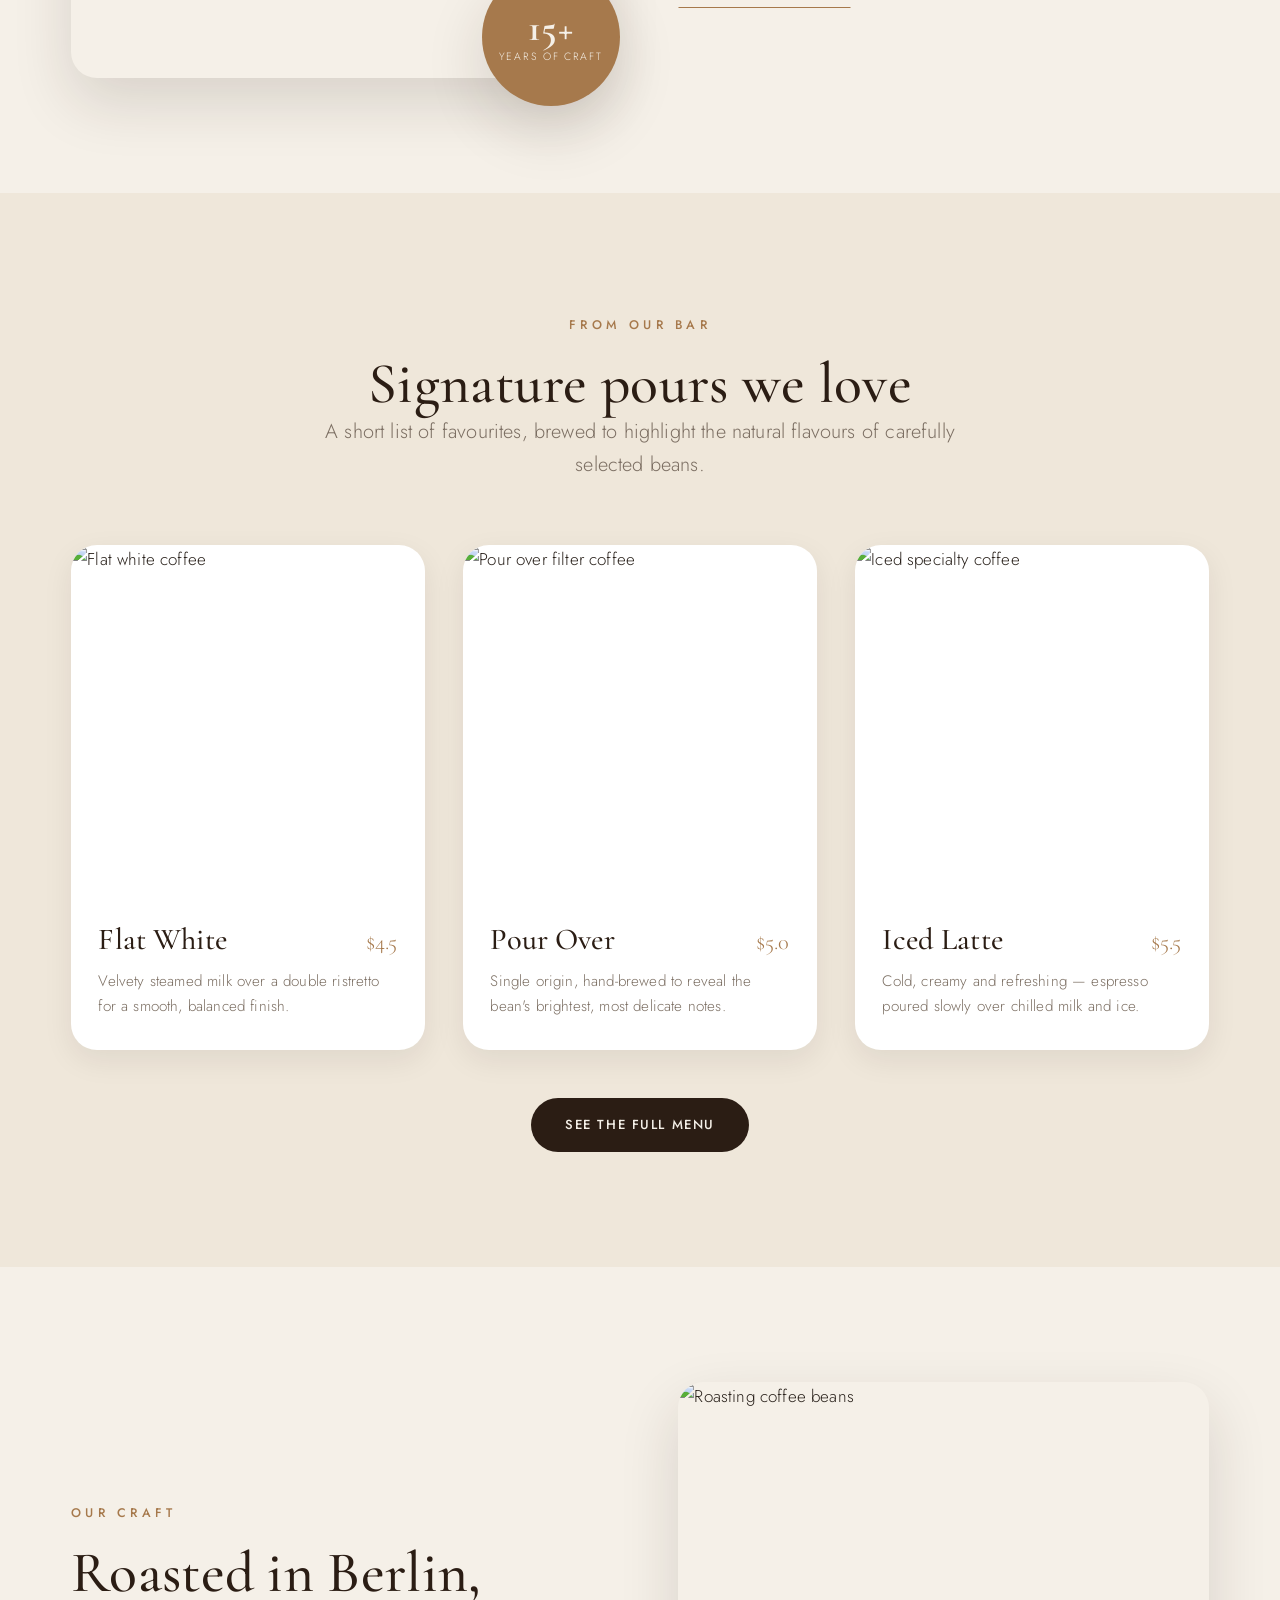
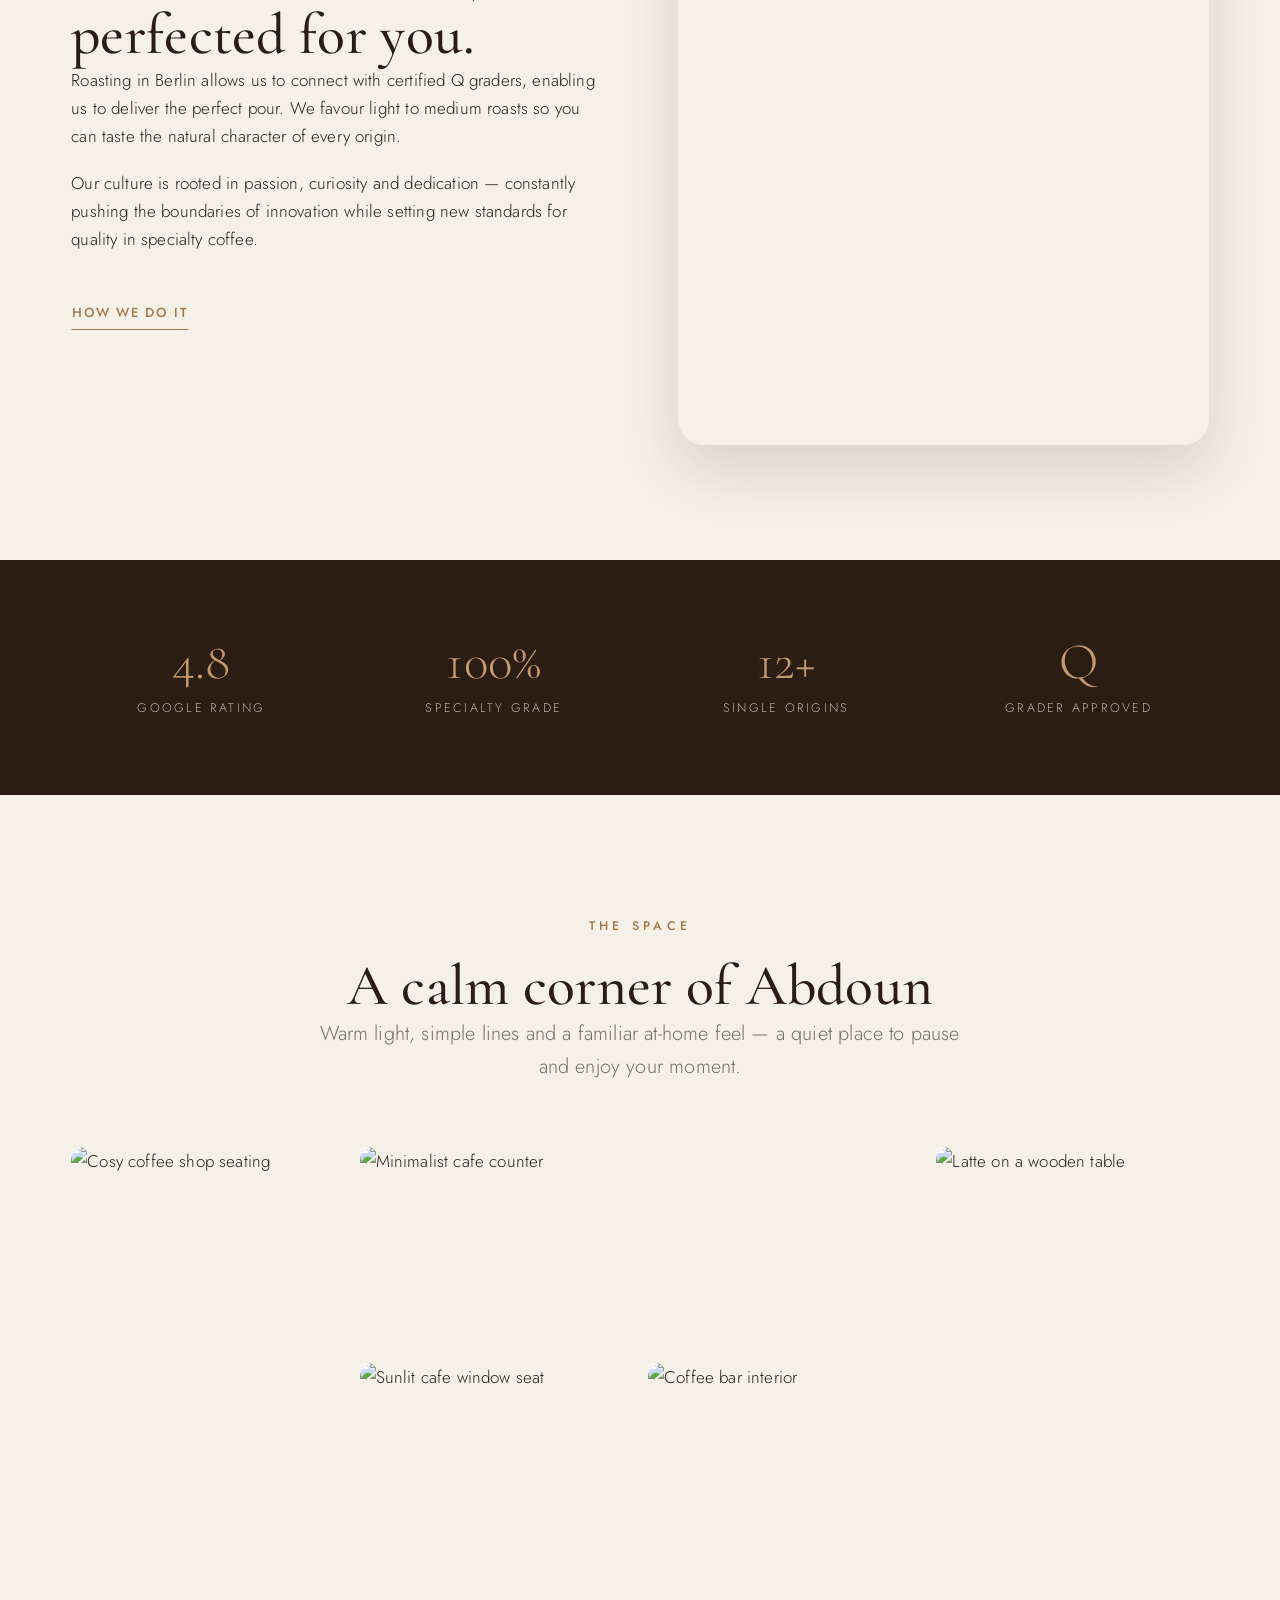
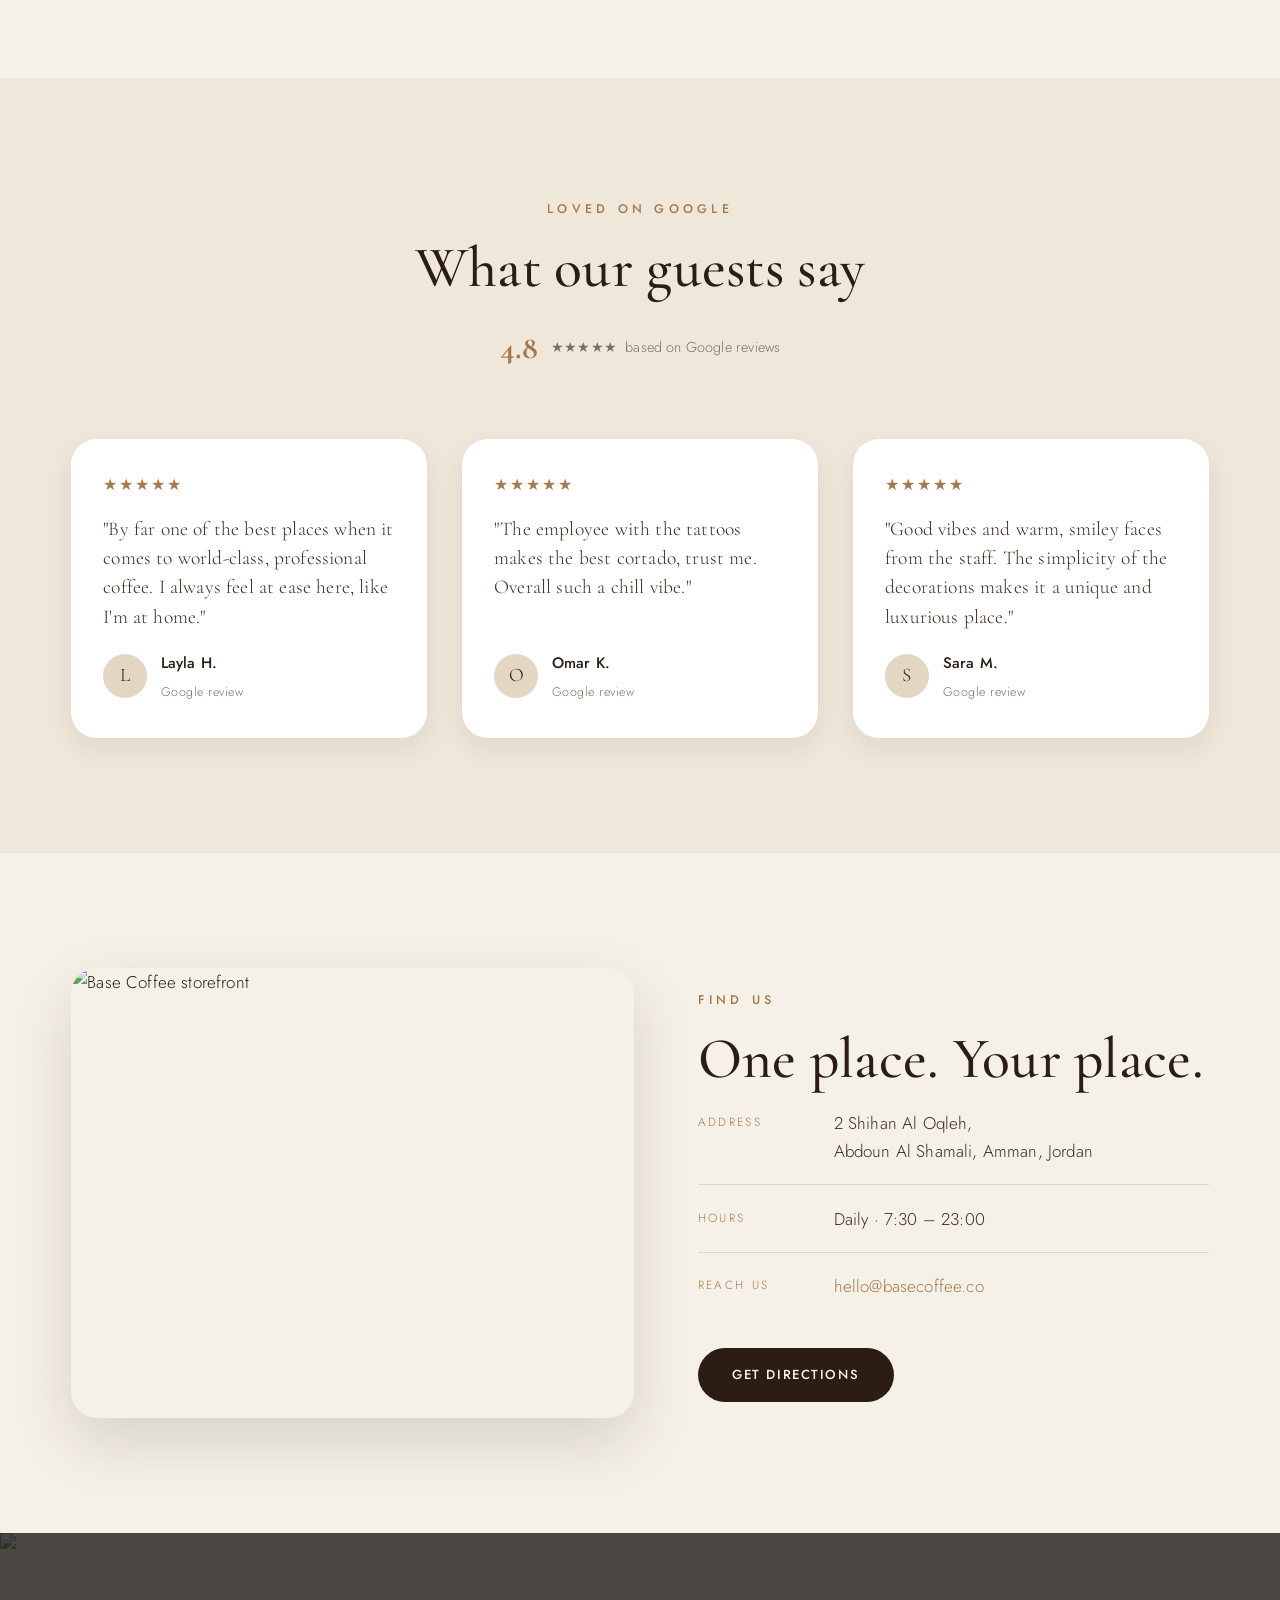
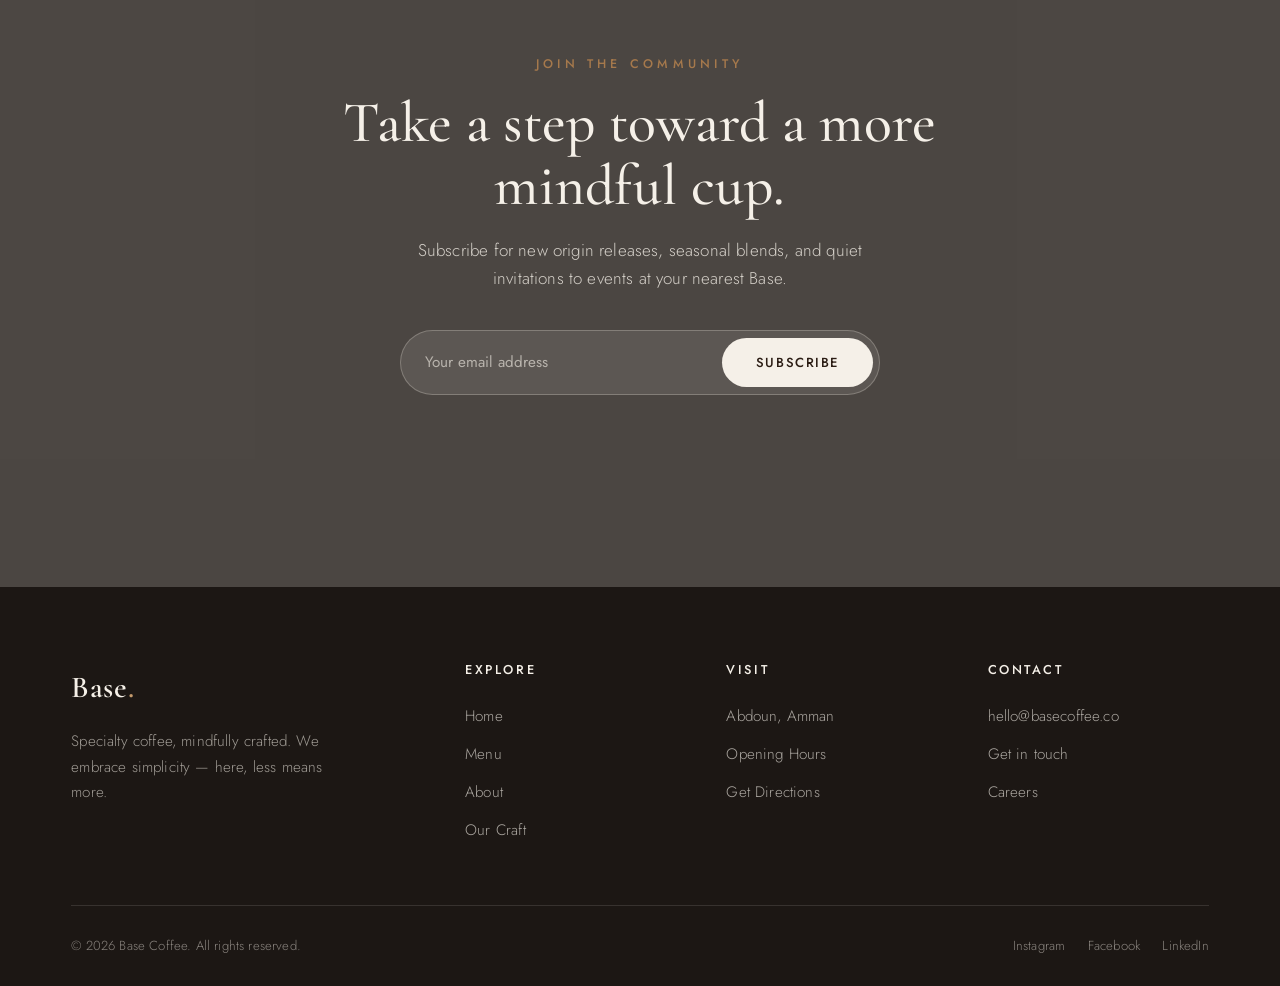
==== commit 20e47d14: "Update about, index, and menu pages to reflect new branding and location details; enhance layout wit" ====
--- a/index.html
+++ b/index.html
@@ -4,7 +4,7 @@
   <meta charset="UTF-8" />
   <meta name="viewport" content="width=device-width, initial-scale=1.0" />
   <title>Base Coffee — Specialty Coffee, Mindfully Crafted</title>
-  <meta name="description" content="Base Coffee is a specialty coffee house devoted to a consistent, outstanding experience. Light to medium roasts, roasted in Berlin, served with care across Paris, Amman, Geneva and Beirut." />
+  <meta name="description" content="Base Coffee — a specialty coffee house in Abdoun, Amman. Light to medium roasts, mindfully crafted. Your Base. Your Moment." />
 
   <link rel="preconnect" href="https://fonts.googleapis.com" />
   <link rel="preconnect" href="https://fonts.gstatic.com" crossorigin />
@@ -21,7 +21,7 @@
         <a href="index.html" class="is-active">Home</a>
         <a href="menu.html">Menu</a>
         <a href="about.html">About</a>
-        <a href="about.html#locations">Locations</a>
+        <a href="about.html#location">Location</a>
         <a href="about.html#contact" class="btn btn--light nav__cta">Visit Us</a>
       </nav>
       <button class="nav__burger" id="navBurger" aria-label="Toggle menu" aria-expanded="false">
@@ -36,8 +36,8 @@
       <img src="https://images.unsplash.com/photo-1559496417-e7f25cb247f3?auto=format&fit=crop&w=1920&q=80" alt="Pouring a fresh cup of specialty coffee" />
     </div>
     <div class="container hero__content reveal">
-      <span class="eyebrow">Specialty Coffee · Est. Paris</span>
-      <h1>Where every cup<br />begins with care.</h1>
+      <span class="eyebrow">Specialty Coffee · Abdoun, Amman</span>
+      <h1>Your Base.<br />Your Moment.</h1>
       <p>A mindful coffee experience built on light to medium roasts, thoughtful sourcing, and the warmth of a familiar at-home feel. Here, less means more.</p>
       <div class="hero__actions">
         <a href="menu.html" class="btn btn--light">Explore the Menu</a>
@@ -139,8 +139,8 @@
   <section class="section--tight bg-espresso">
     <div class="container stats">
       <div class="stat reveal">
-        <div class="stat__num">4</div>
-        <div class="stat__label">Cities</div>
+        <div class="stat__num">4.8</div>
+        <div class="stat__label">Google Rating</div>
       </div>
       <div class="stat reveal" data-delay="1">
         <div class="stat__num">100%</div>
@@ -157,36 +157,105 @@
     </div>
   </section>
 
-  <!-- Locations preview -->
-  <section class="section" id="locations-preview">
+  <!-- Space & vibe gallery -->
+  <section class="section" id="gallery">
     <div class="container">
       <div class="section-head text-center reveal">
+        <span class="eyebrow">The space</span>
+        <h2>A calm corner of Abdoun</h2>
+        <p class="lead">Warm light, simple lines and a familiar at-home feel — a quiet place to pause and enjoy your moment.</p>
+      </div>
+      <div class="gallery reveal">
+        <figure class="gallery__tall">
+          <img src="https://images.unsplash.com/photo-1554118811-1e0d58224f24?auto=format&fit=crop&w=800&q=80" alt="Cosy coffee shop seating" loading="lazy" />
+        </figure>
+        <figure class="gallery__wide">
+          <img src="https://images.unsplash.com/photo-1525610553991-2bede1a236e2?auto=format&fit=crop&w=1000&q=80" alt="Minimalist cafe counter" loading="lazy" />
+        </figure>
+        <figure>
+          <img src="https://images.unsplash.com/photo-1559305616-3f99cd43e353?auto=format&fit=crop&w=600&q=80" alt="Latte on a wooden table" loading="lazy" />
+        </figure>
+        <figure>
+          <img src="https://images.unsplash.com/photo-1442975631115-c4f7b05b6107?auto=format&fit=crop&w=600&q=80" alt="Sunlit cafe window seat" loading="lazy" />
+        </figure>
+        <figure class="gallery__wide">
+          <img src="https://images.unsplash.com/photo-1453614512568-c4024d13c247?auto=format&fit=crop&w=1000&q=80" alt="Coffee bar interior" loading="lazy" />
+        </figure>
+      </div>
+    </div>
+  </section>
+
+  <!-- Google reviews -->
+  <section class="section bg-cream-soft" id="reviews">
+    <div class="container">
+      <div class="section-head text-center reveal">
+        <span class="eyebrow">Loved on Google</span>
+        <h2>What our guests say</h2>
+        <div class="reviews-rating">
+          <strong>4.8</strong>
+          <span>★★★★★ &nbsp;based on Google reviews</span>
+        </div>
+      </div>
+      <div class="reviews-grid">
+        <article class="review-card reveal">
+          <div class="review-card__stars">★★★★★</div>
+          <p class="review-card__text">"By far one of the best places when it comes to world-class, professional coffee. I always feel at ease here, like I'm at home."</p>
+          <div class="review-card__author">
+            <span class="review-card__avatar">L</span>
+            <span>
+              <span class="review-card__name">Layla H.</span><br />
+              <span class="review-card__src">Google review</span>
+            </span>
+          </div>
+        </article>
+        <article class="review-card reveal" data-delay="1">
+          <div class="review-card__stars">★★★★★</div>
+          <p class="review-card__text">"The employee with the tattoos makes the best cortado, trust me. Overall such a chill vibe."</p>
+          <div class="review-card__author">
+            <span class="review-card__avatar">O</span>
+            <span>
+              <span class="review-card__name">Omar K.</span><br />
+              <span class="review-card__src">Google review</span>
+            </span>
+          </div>
+        </article>
+        <article class="review-card reveal" data-delay="2">
+          <div class="review-card__stars">★★★★★</div>
+          <p class="review-card__text">"Good vibes and warm, smiley faces from the staff. The simplicity of the decorations makes it a unique and luxurious place."</p>
+          <div class="review-card__author">
+            <span class="review-card__avatar">S</span>
+            <span>
+              <span class="review-card__name">Sara M.</span><br />
+              <span class="review-card__src">Google review</span>
+            </span>
+          </div>
+        </article>
+      </div>
+    </div>
+  </section>
+
+  <!-- Single location -->
+  <section class="section" id="location">
+    <div class="container location-feature">
+      <div class="location-feature__media reveal">
+        <img src="https://images.unsplash.com/photo-1559925393-8be0ec4767c8?auto=format&fit=crop&w=1000&q=80" alt="Base Coffee storefront" />
+      </div>
+      <div class="reveal" data-delay="1">
         <span class="eyebrow">Find us</span>
-        <h2>A familiar feel, wherever you are</h2>
-        <p class="lead">From Paris to Amman, every Base Coffee is a calm corner to slow down and savour your ritual.</p>
-      </div>
-      <div class="loc-grid">
-        <div class="loc-card reveal">
-          <img src="https://images.unsplash.com/photo-1501339847302-ac426a4a7cbb?auto=format&fit=crop&w=400&q=80" alt="Paris cafe" />
-          <div>
-            <p class="loc-card__city">France</p>
-            <h3>Paris</h3>
-            <p>4, Rue du Dragon, 75006</p>
-            <p class="loc-card__hours">Daily · 8:00 – 19:00</p>
-          </div>
-        </div>
-        <div class="loc-card reveal" data-delay="1">
-          <img src="https://images.unsplash.com/photo-1442975631115-c4f7b05b6107?auto=format&fit=crop&w=400&q=80" alt="Geneva cafe" />
-          <div>
-            <p class="loc-card__city">Switzerland</p>
-            <h3>Geneva</h3>
-            <p>Rue Rousseau 14, 1201</p>
-            <p class="loc-card__hours">Daily · 8:00 – 18:30</p>
-          </div>
-        </div>
-      </div>
-      <div class="text-center reveal" style="margin-top: 2.5rem;">
-        <a href="about.html#locations" class="btn btn--outline">View All Locations</a>
+        <h2>One place. Your place.</h2>
+        <div class="location-info__row">
+          <span class="location-info__label">Address</span>
+          <span class="location-info__value">2 Shihan Al Oqleh,<br />Abdoun Al Shamali, Amman, Jordan</span>
+        </div>
+        <div class="location-info__row">
+          <span class="location-info__label">Hours</span>
+          <span class="location-info__value">Daily · 7:30 – 23:00</span>
+        </div>
+        <div class="location-info__row">
+          <span class="location-info__label">Reach us</span>
+          <span class="location-info__value"><a href="mailto:hello@basecoffee.co">hello@basecoffee.co</a></span>
+        </div>
+        <a href="https://maps.google.com/?q=Base+Coffee+Abdoun+Amman" target="_blank" rel="noopener" class="btn btn--solid" style="margin-top: 1.8rem;">Get Directions</a>
       </div>
     </div>
   </section>
@@ -225,10 +294,9 @@
         </div>
         <div class="footer__col">
           <h4>Visit</h4>
-          <a href="about.html#locations">Paris</a>
-          <a href="about.html#locations">Geneva</a>
-          <a href="about.html#locations">Amman</a>
-          <a href="about.html#locations">Beirut</a>
+          <a href="about.html#location">Abdoun, Amman</a>
+          <a href="about.html#location">Opening Hours</a>
+          <a href="https://maps.google.com/?q=Base+Coffee+Abdoun+Amman" target="_blank" rel="noopener">Get Directions</a>
         </div>
         <div class="footer__col">
           <h4>Contact</h4>
--- a/css/styles.css
+++ b/css/styles.css
@@ -736,6 +736,165 @@
   color: var(--espresso-soft);
 }
 
+/* ---------- Reviews ---------- */
+.reviews-grid {
+  display: grid;
+  grid-template-columns: repeat(3, 1fr);
+  gap: clamp(1.4rem, 3vw, 2.2rem);
+}
+
+.review-card {
+  background-color: var(--white);
+  border-radius: var(--radius-lg);
+  padding: 2.1rem 2rem;
+  box-shadow: var(--shadow-sm);
+  display: flex;
+  flex-direction: column;
+  gap: 1rem;
+  transition: transform 0.4s var(--ease), box-shadow 0.4s var(--ease);
+}
+
+.review-card:hover {
+  transform: translateY(-6px);
+  box-shadow: var(--shadow-md);
+}
+
+.review-card__stars {
+  color: var(--caramel);
+  letter-spacing: 0.12em;
+  font-size: 1rem;
+}
+
+.review-card__text {
+  font-family: var(--font-display);
+  font-size: 1.22rem;
+  line-height: 1.5;
+  color: var(--espresso-soft);
+}
+
+.review-card__author {
+  display: flex;
+  align-items: center;
+  gap: 0.85rem;
+  margin-top: auto;
+}
+
+.review-card__avatar {
+  width: 44px;
+  height: 44px;
+  border-radius: 50%;
+  background-color: var(--sand);
+  color: var(--espresso);
+  display: grid;
+  place-content: center;
+  font-family: var(--font-display);
+  font-size: 1.2rem;
+  flex-shrink: 0;
+}
+
+.review-card__name {
+  font-weight: 500;
+  color: var(--espresso);
+  font-size: 0.95rem;
+}
+
+.review-card__src {
+  font-size: 0.78rem;
+  color: var(--muted);
+  letter-spacing: 0.04em;
+}
+
+.reviews-rating {
+  display: inline-flex;
+  align-items: center;
+  gap: 0.8rem;
+  margin-top: 1.4rem;
+  font-size: 0.9rem;
+  color: var(--muted);
+}
+
+.reviews-rating strong {
+  font-family: var(--font-display);
+  font-size: 2rem;
+  color: var(--caramel);
+}
+
+/* ---------- Gallery (space & vibe) ---------- */
+.gallery {
+  display: grid;
+  grid-template-columns: repeat(4, 1fr);
+  grid-auto-rows: 200px;
+  gap: clamp(0.6rem, 1.4vw, 1rem);
+}
+
+.gallery figure {
+  overflow: hidden;
+  border-radius: var(--radius);
+}
+
+.gallery img {
+  width: 100%;
+  height: 100%;
+  object-fit: cover;
+  transition: transform 0.8s var(--ease);
+}
+
+.gallery figure:hover img {
+  transform: scale(1.07);
+}
+
+.gallery__tall {
+  grid-row: span 2;
+}
+
+.gallery__wide {
+  grid-column: span 2;
+}
+
+/* ---------- Single location ---------- */
+.location-feature {
+  display: grid;
+  grid-template-columns: 1.1fr 1fr;
+  gap: clamp(2rem, 5vw, 4.5rem);
+  align-items: center;
+}
+
+.location-feature__media img {
+  width: 100%;
+  border-radius: var(--radius-lg);
+  box-shadow: var(--shadow-md);
+  aspect-ratio: 5 / 4;
+  object-fit: cover;
+}
+
+.location-info__row {
+  display: flex;
+  gap: 1rem;
+  padding-block: 1.2rem;
+  border-bottom: 1px solid var(--line);
+}
+
+.location-info__row:last-of-type {
+  border-bottom: none;
+}
+
+.location-info__label {
+  font-size: 0.74rem;
+  letter-spacing: 0.2em;
+  text-transform: uppercase;
+  color: var(--caramel);
+  min-width: 120px;
+  padding-top: 0.2rem;
+}
+
+.location-info__value {
+  color: var(--espresso-soft);
+}
+
+.location-info__value a {
+  color: var(--caramel);
+}
+
 /* ---------- CTA / newsletter ---------- */
 .cta {
   position: relative;
@@ -1039,6 +1198,29 @@
   .loc-grid {
     grid-template-columns: 1fr;
   }
+
+  .reviews-grid {
+    grid-template-columns: 1fr;
+    max-width: 520px;
+    margin-inline: auto;
+  }
+
+  .location-feature {
+    grid-template-columns: 1fr;
+  }
+
+  .gallery {
+    grid-template-columns: repeat(2, 1fr);
+    grid-auto-rows: 160px;
+  }
+
+  .gallery__tall {
+    grid-row: span 1;
+  }
+
+  .gallery__wide {
+    grid-column: span 2;
+  }
 }
 
 @media (max-width: 560px) {
@@ -1074,6 +1256,16 @@
     height: 160px;
   }
 
+  .gallery {
+    grid-template-columns: 1fr 1fr;
+    grid-auto-rows: 130px;
+  }
+
+  .location-info__row {
+    flex-direction: column;
+    gap: 0.2rem;
+  }
+
   .split__badge {
     width: 110px;
     height: 110px;
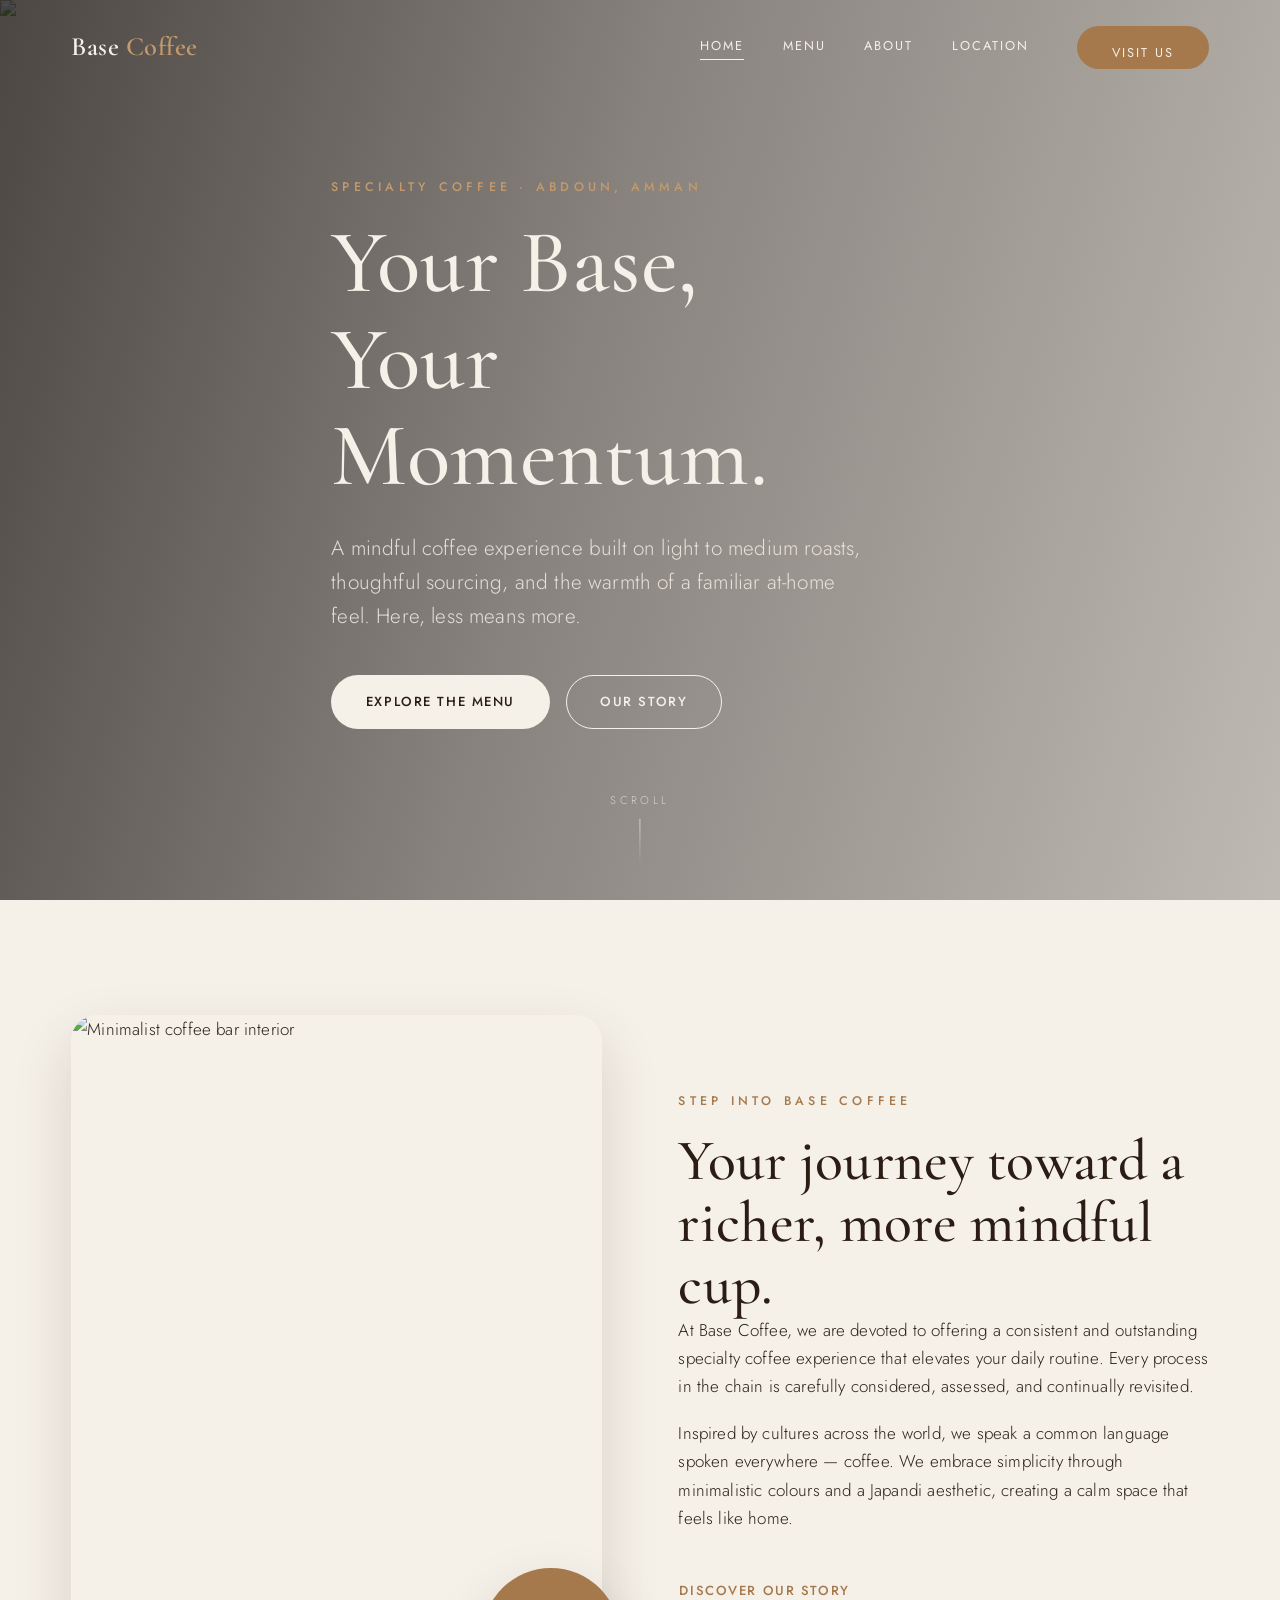
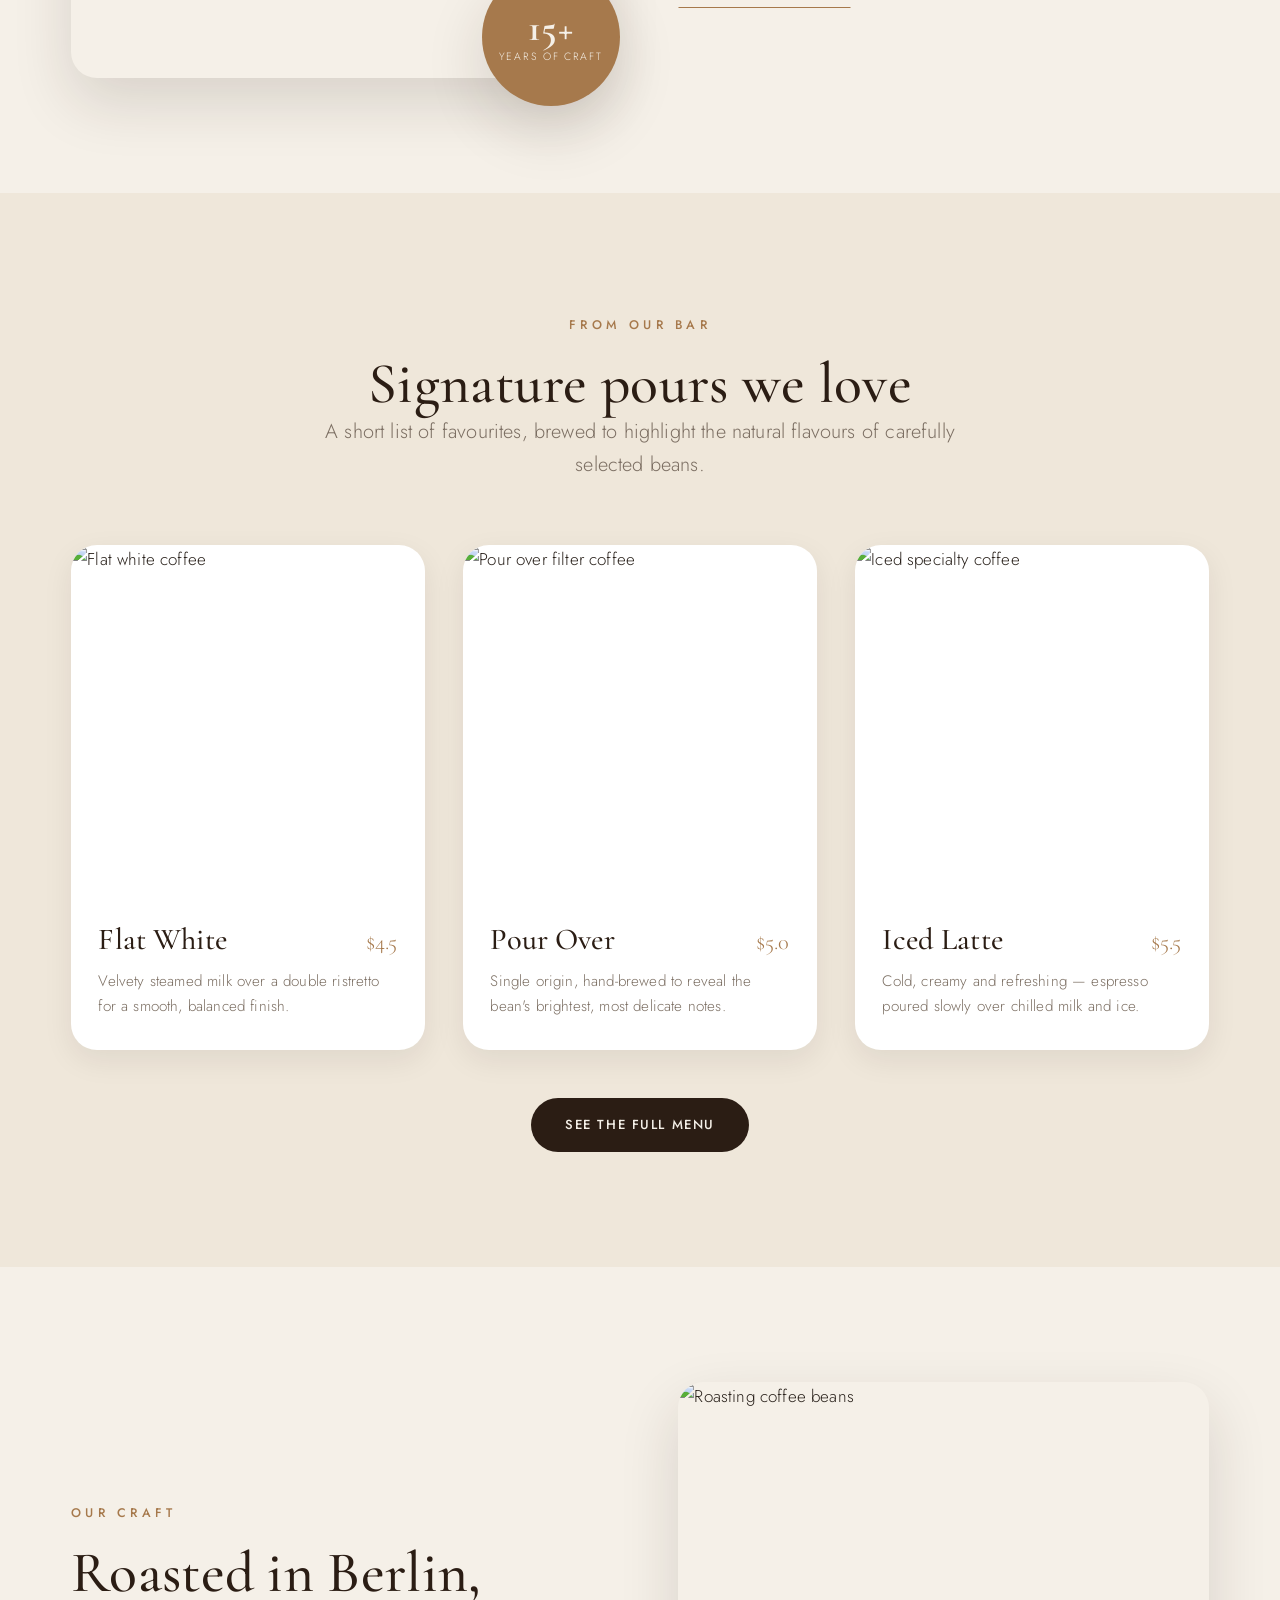
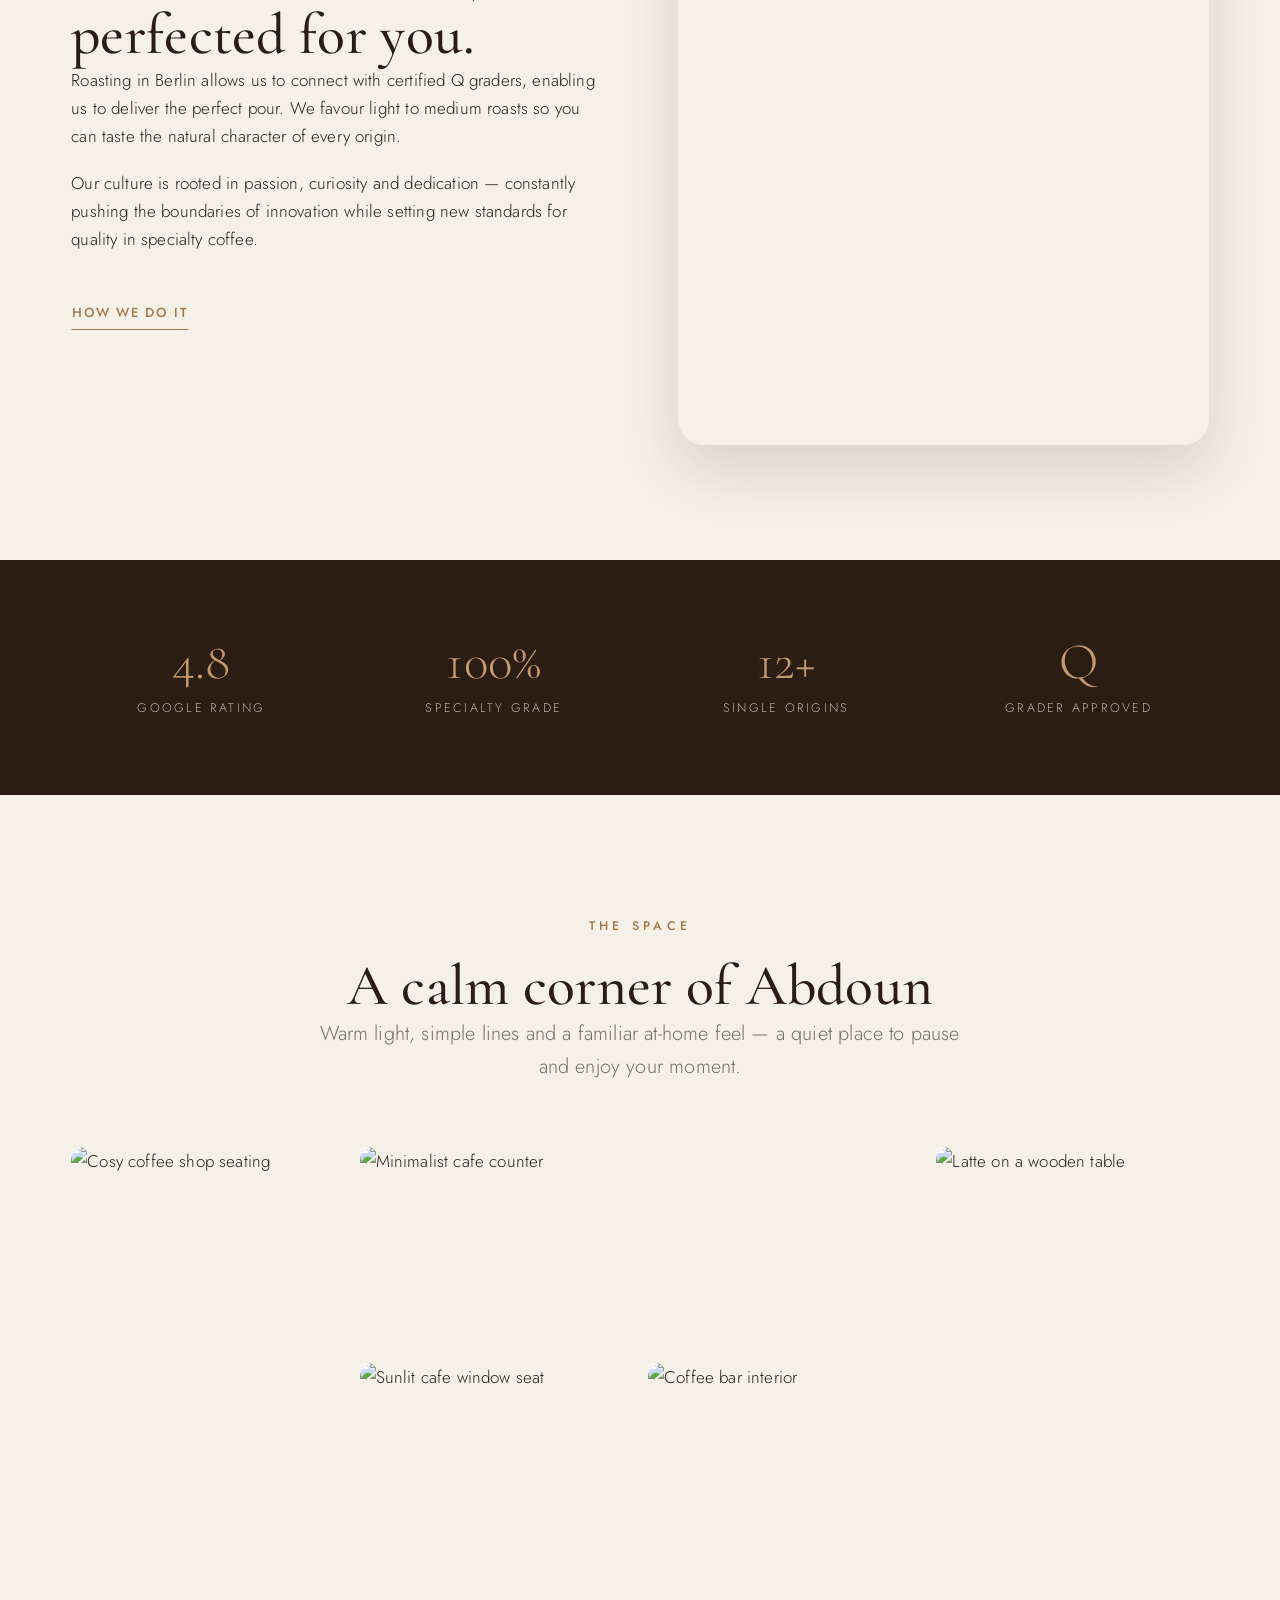
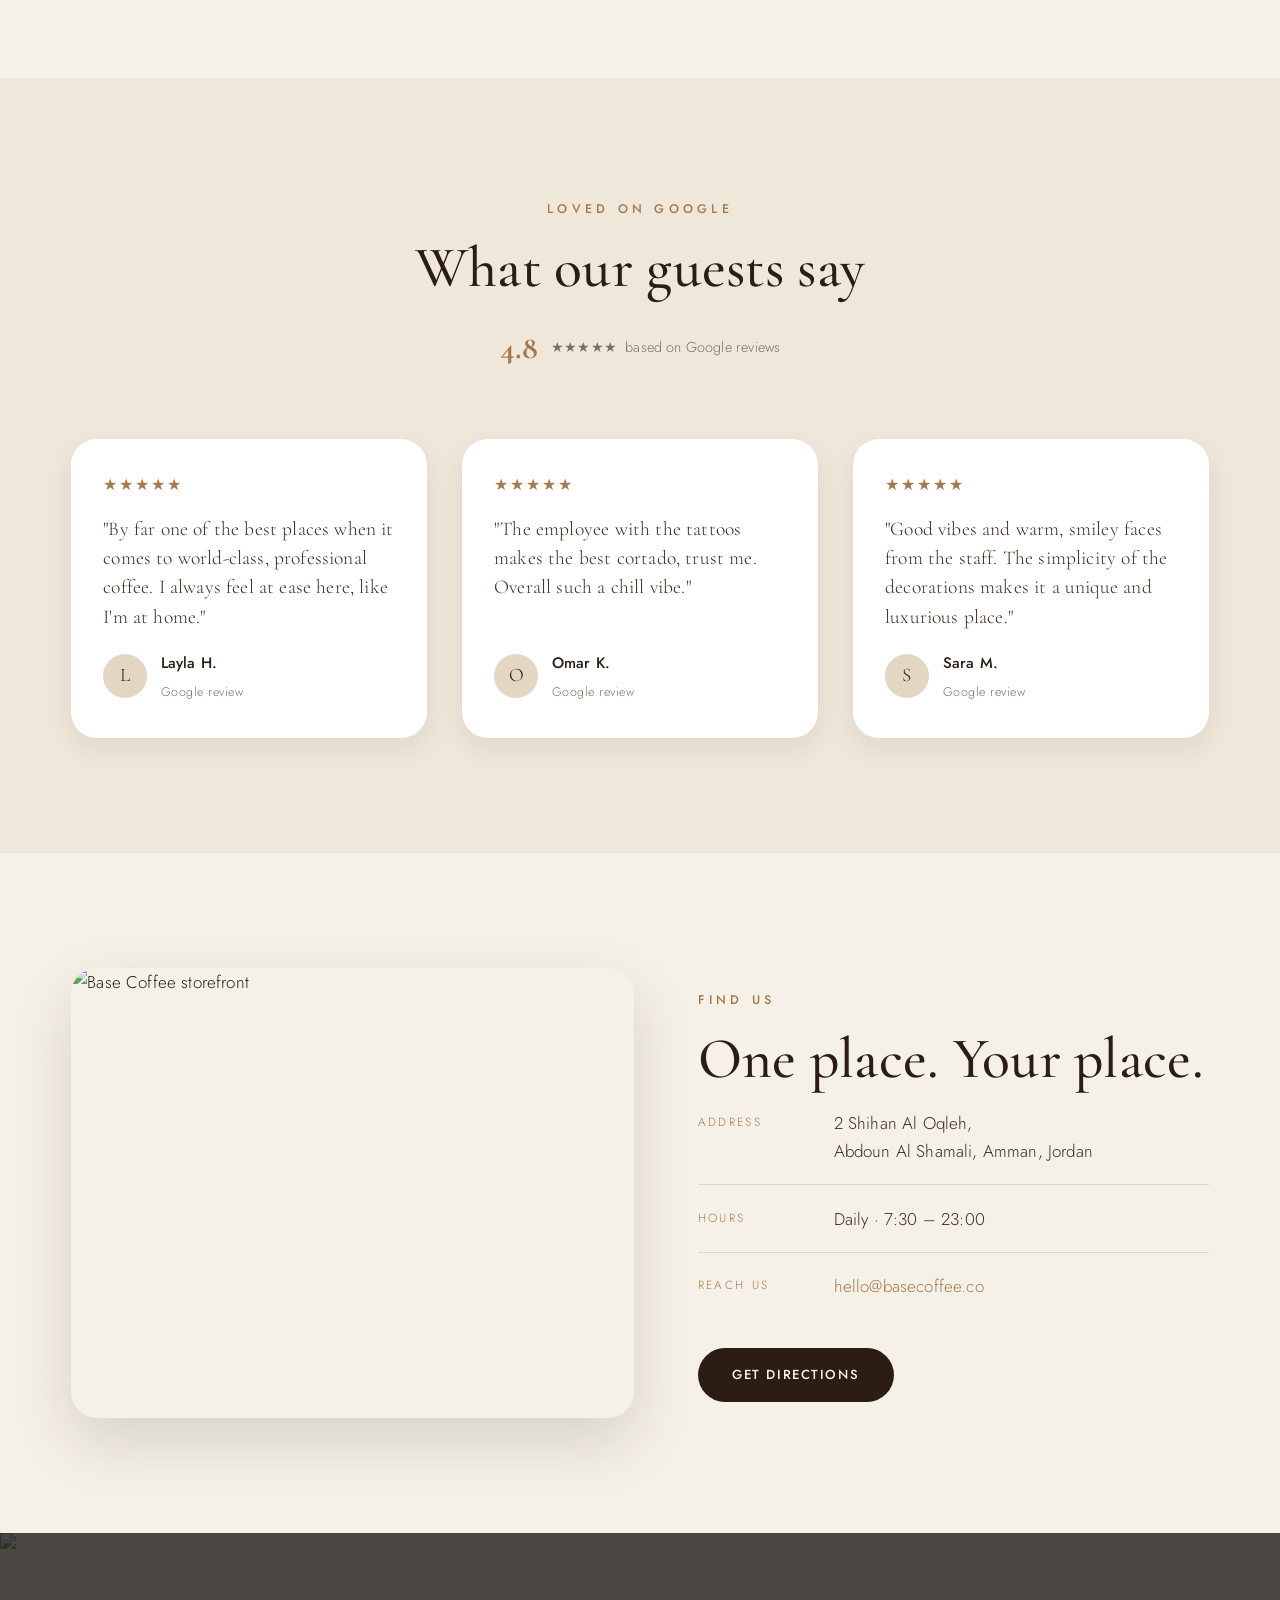
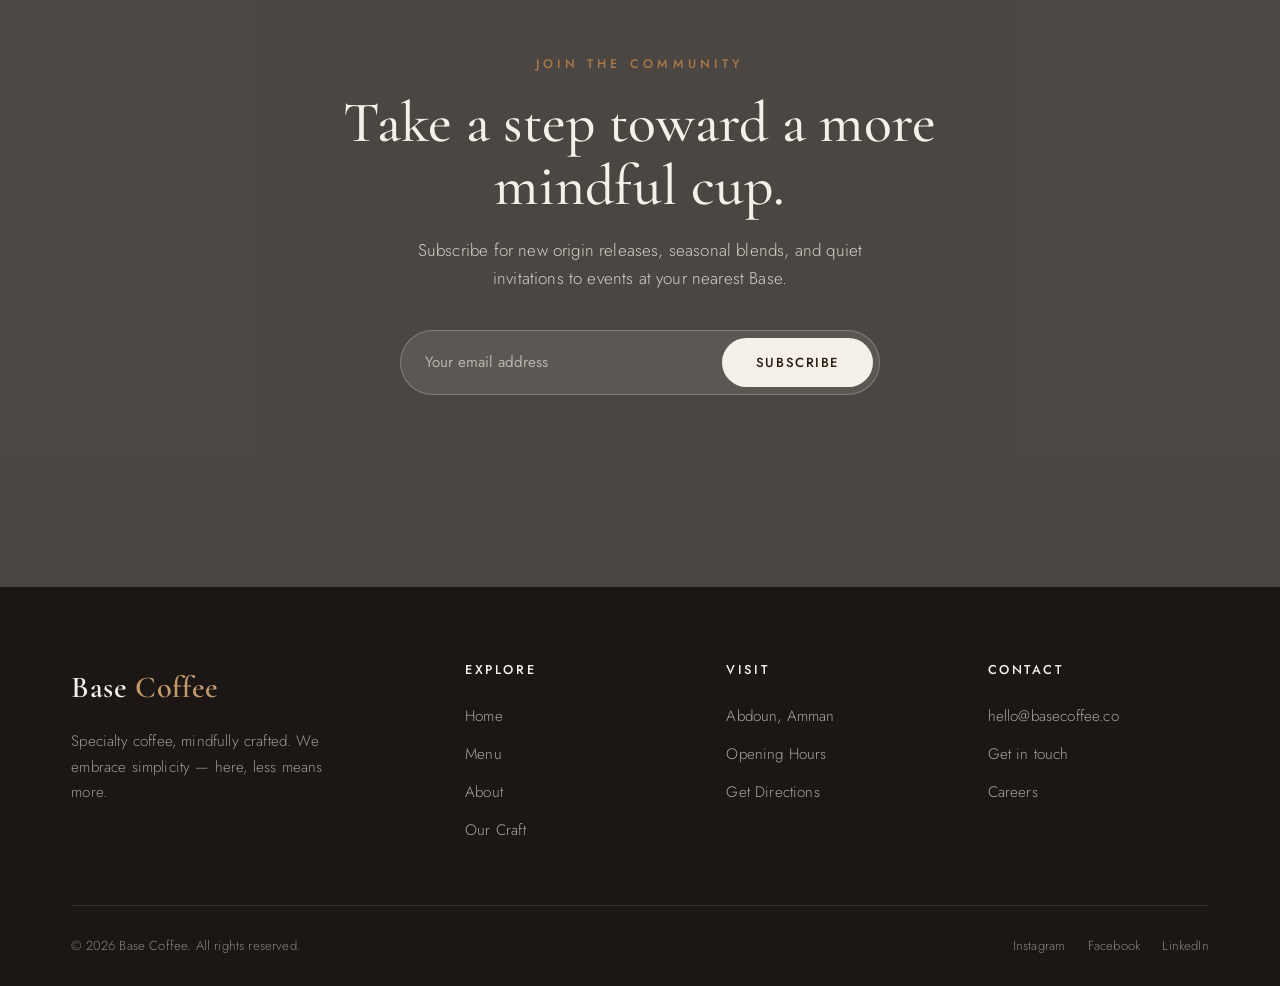
==== commit 8e9fff2c: "Update branding across HTML files to reflect Base Coffee and adjust tagline for consistency. Enhance" ====
--- a/index.html
+++ b/index.html
@@ -4,7 +4,7 @@
   <meta charset="UTF-8" />
   <meta name="viewport" content="width=device-width, initial-scale=1.0" />
   <title>Base Coffee — Specialty Coffee, Mindfully Crafted</title>
-  <meta name="description" content="Base Coffee — a specialty coffee house in Abdoun, Amman. Light to medium roasts, mindfully crafted. Your Base. Your Moment." />
+  <meta name="description" content="Base Coffee — a specialty coffee house in Abdoun, Amman. Light to medium roasts, mindfully crafted. Your Base, Your Momentum." />
 
   <link rel="preconnect" href="https://fonts.googleapis.com" />
   <link rel="preconnect" href="https://fonts.gstatic.com" crossorigin />
@@ -16,13 +16,13 @@
   <!-- Navbar -->
   <header class="nav" id="nav">
     <div class="container nav__inner">
-      <a href="index.html" class="nav__logo">Base<span>.</span></a>
+      <a href="index.html" class="nav__logo">Base <span>Coffee</span></a>
       <nav class="nav__links" id="navLinks">
         <a href="index.html" class="is-active">Home</a>
         <a href="menu.html">Menu</a>
         <a href="about.html">About</a>
         <a href="about.html#location">Location</a>
-        <a href="about.html#contact" class="btn btn--light nav__cta">Visit Us</a>
+        <a href="about.html#contact" class="btn nav__cta">Visit Us</a>
       </nav>
       <button class="nav__burger" id="navBurger" aria-label="Toggle menu" aria-expanded="false">
         <span></span><span></span><span></span>
@@ -37,7 +37,7 @@
     </div>
     <div class="container hero__content reveal">
       <span class="eyebrow">Specialty Coffee · Abdoun, Amman</span>
-      <h1>Your Base.<br />Your Moment.</h1>
+      <h1>Your Base,<br />Your Momentum.</h1>
       <p>A mindful coffee experience built on light to medium roasts, thoughtful sourcing, and the warmth of a familiar at-home feel. Here, less means more.</p>
       <div class="hero__actions">
         <a href="menu.html" class="btn btn--light">Explore the Menu</a>
@@ -282,7 +282,7 @@
     <div class="container">
       <div class="footer__top">
         <div class="footer__brand">
-          <a href="index.html" class="nav__logo">Base<span>.</span></a>
+          <a href="index.html" class="nav__logo">Base <span>Coffee</span></a>
           <p>Specialty coffee, mindfully crafted. We embrace simplicity — here, less means more.</p>
         </div>
         <div class="footer__col">
--- a/css/styles.css
+++ b/css/styles.css
@@ -303,6 +303,19 @@
 
 .nav__cta {
   margin-left: 0.6rem;
+  background-color: var(--caramel);
+  color: var(--cream) !important;
+  border-color: var(--caramel);
+}
+
+.nav__cta::after {
+  display: none;
+}
+
+.nav__cta:hover {
+  background-color: var(--espresso);
+  border-color: var(--espresso);
+  color: var(--cream) !important;
 }
 
 /* Scrolled state */
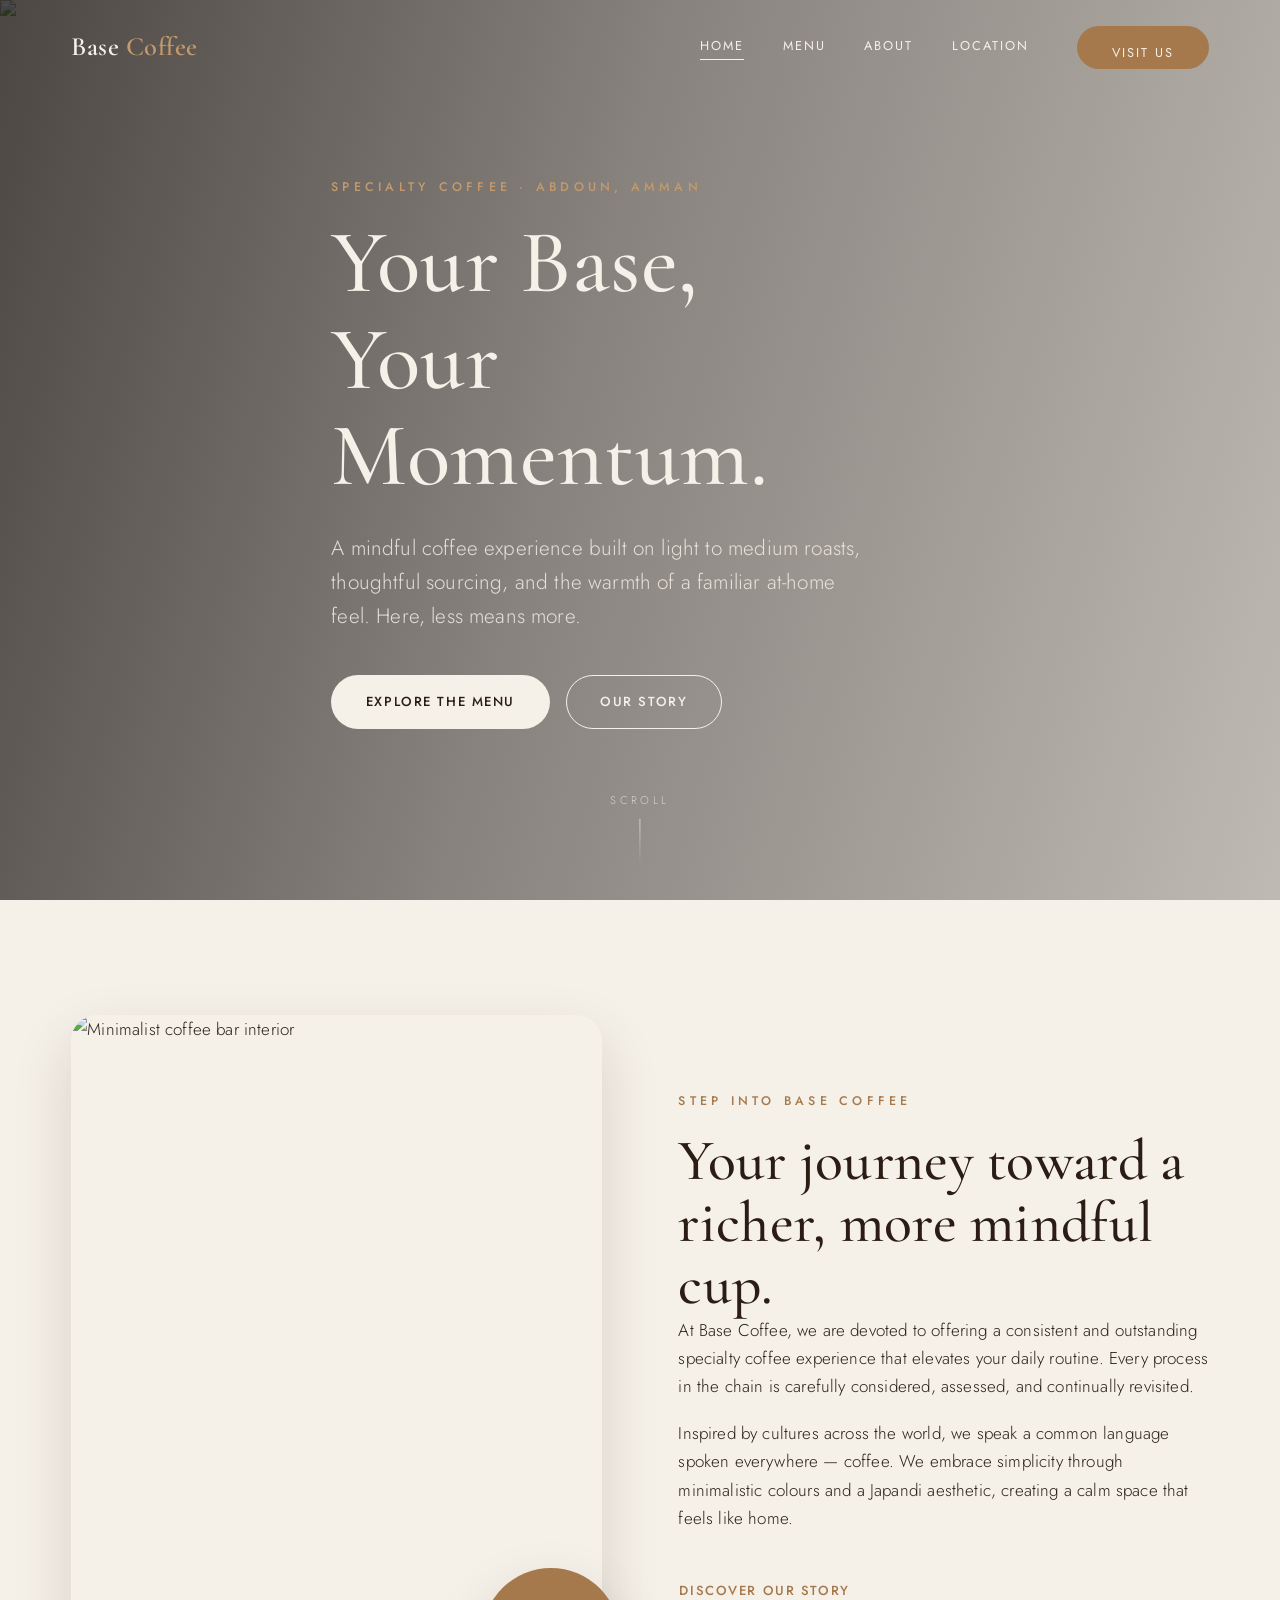
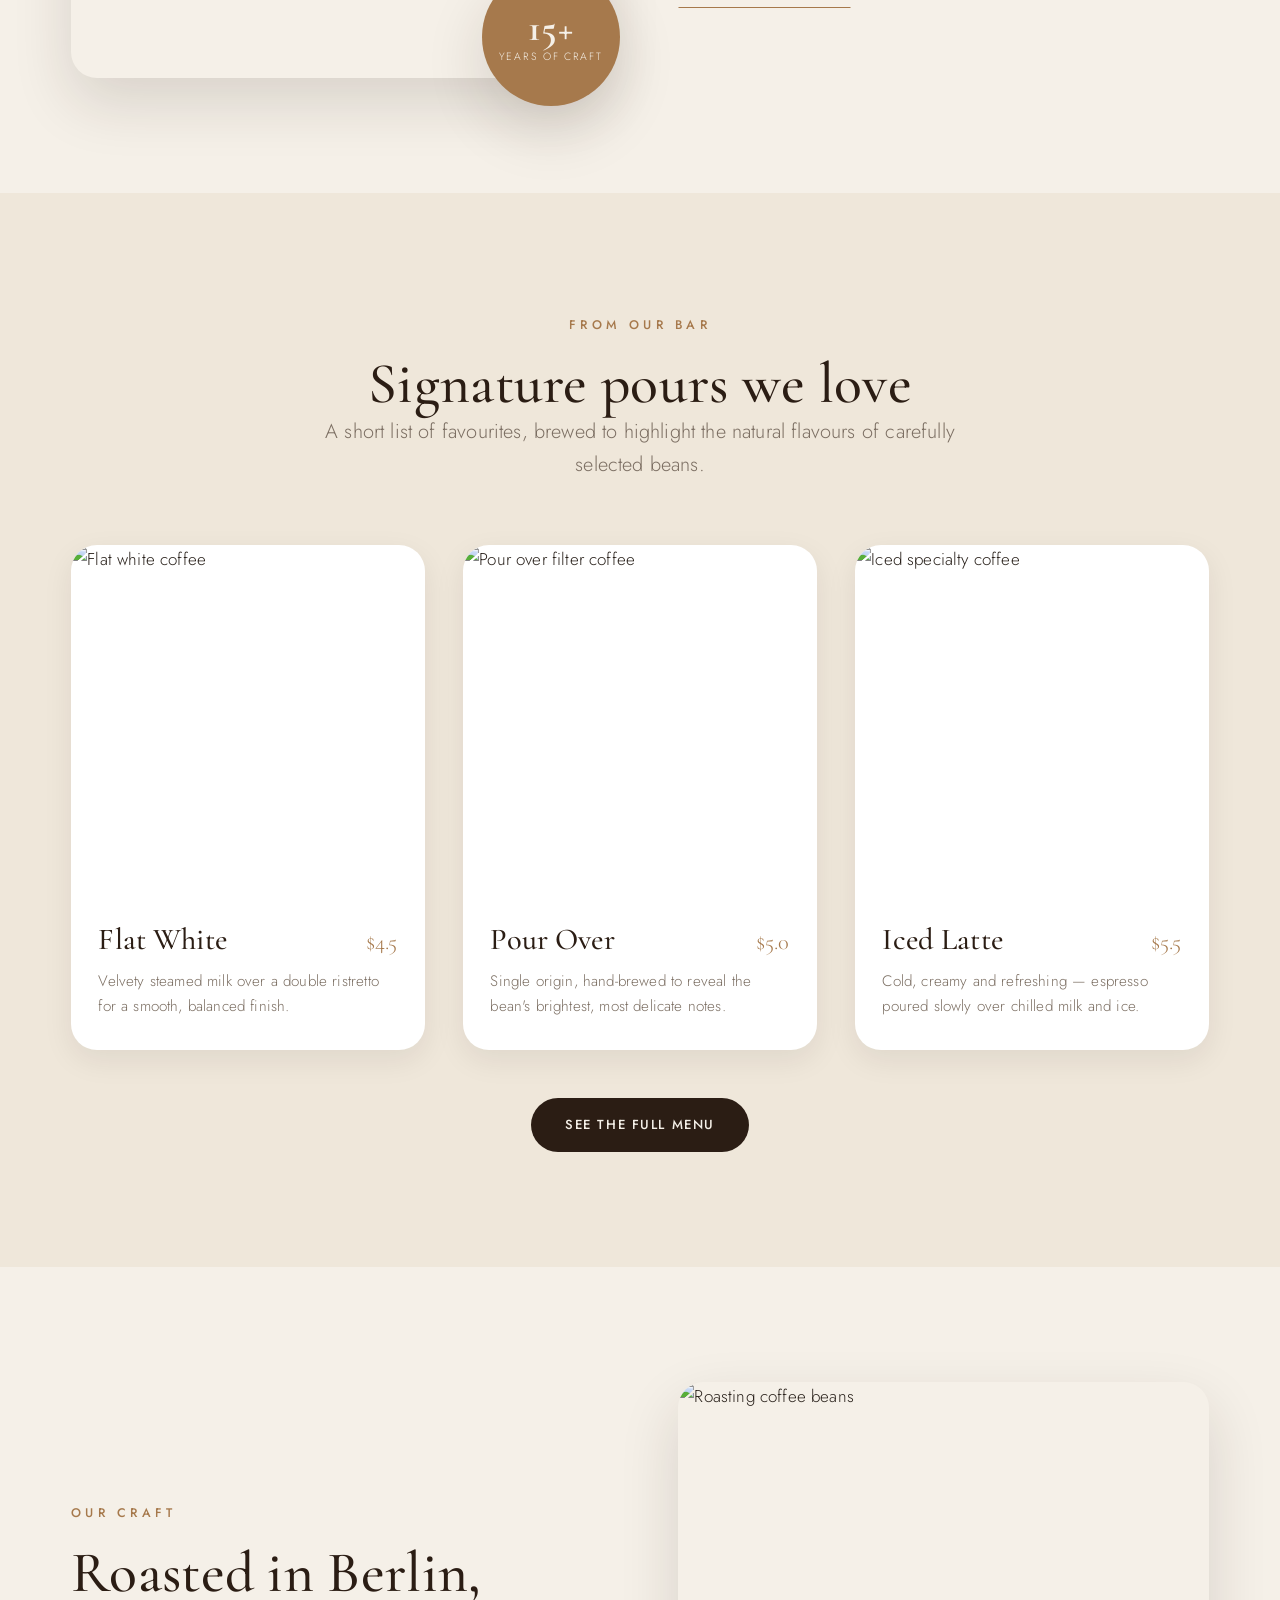
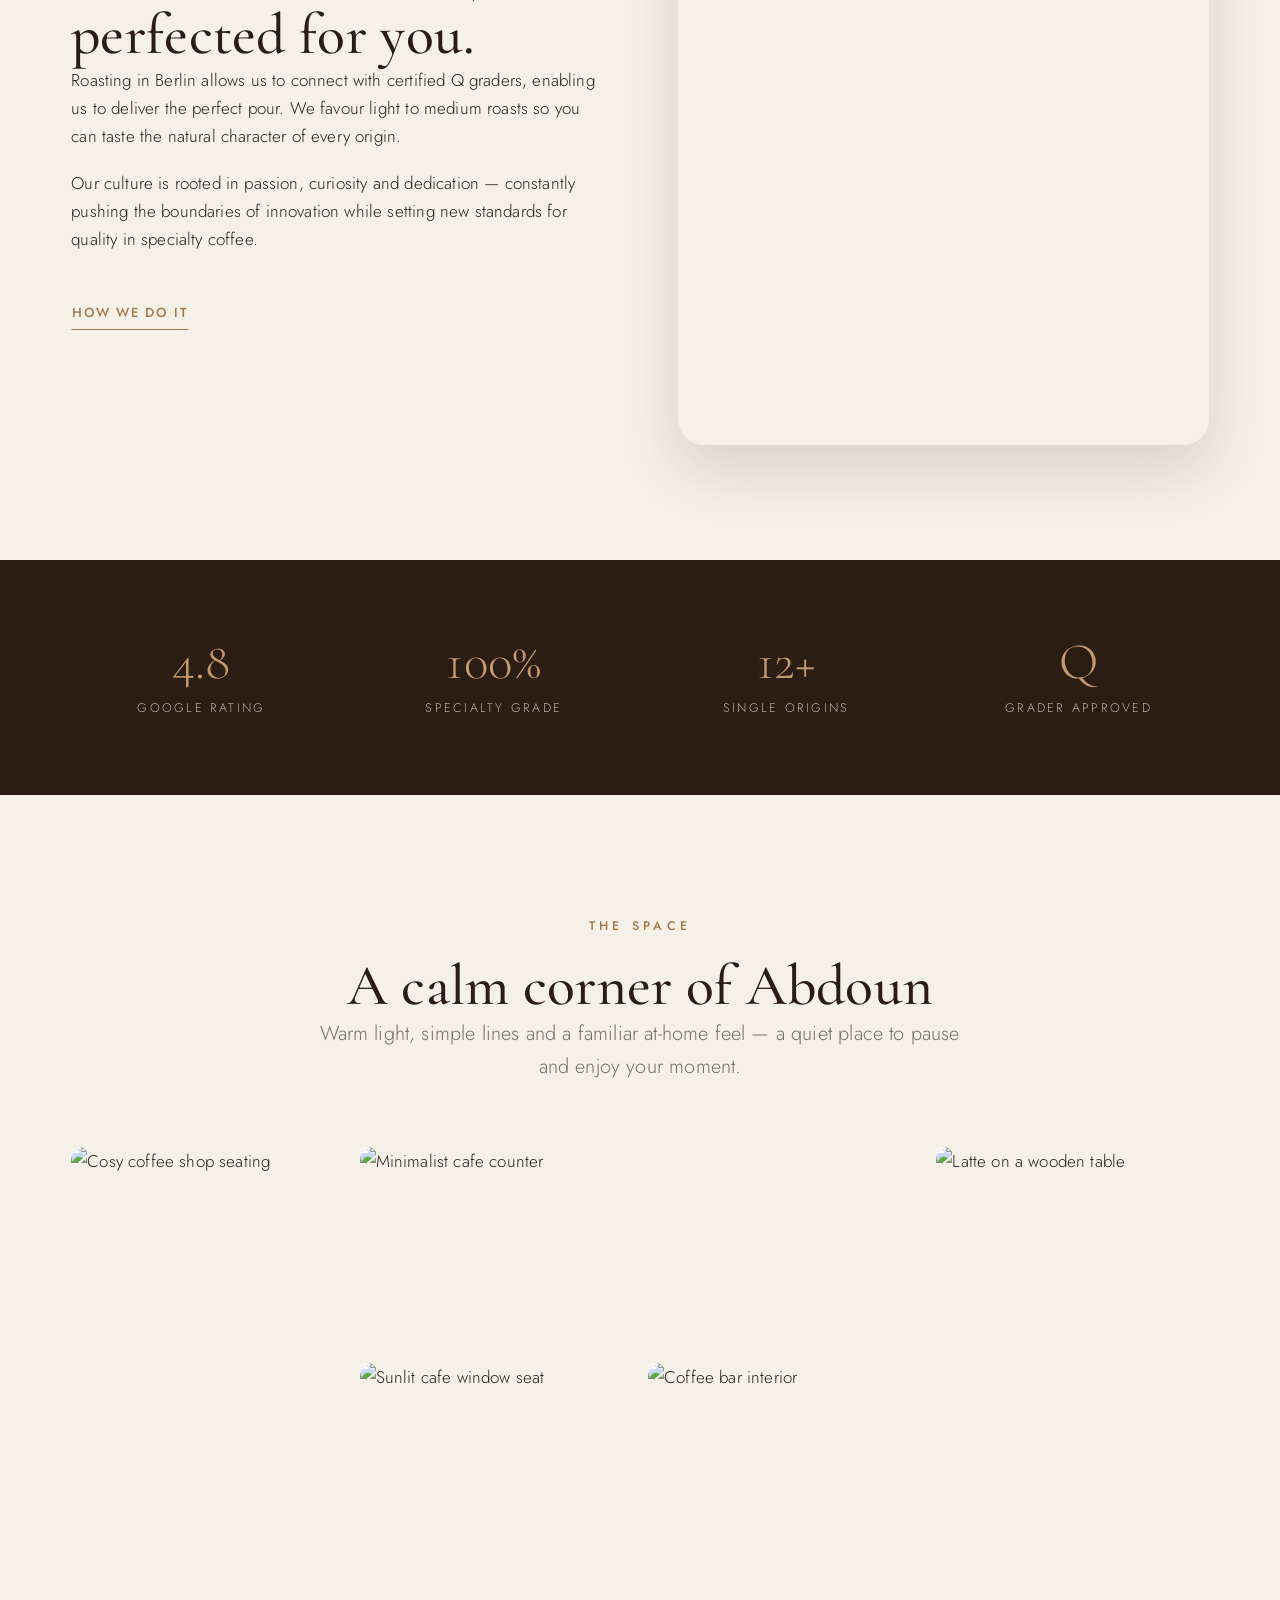
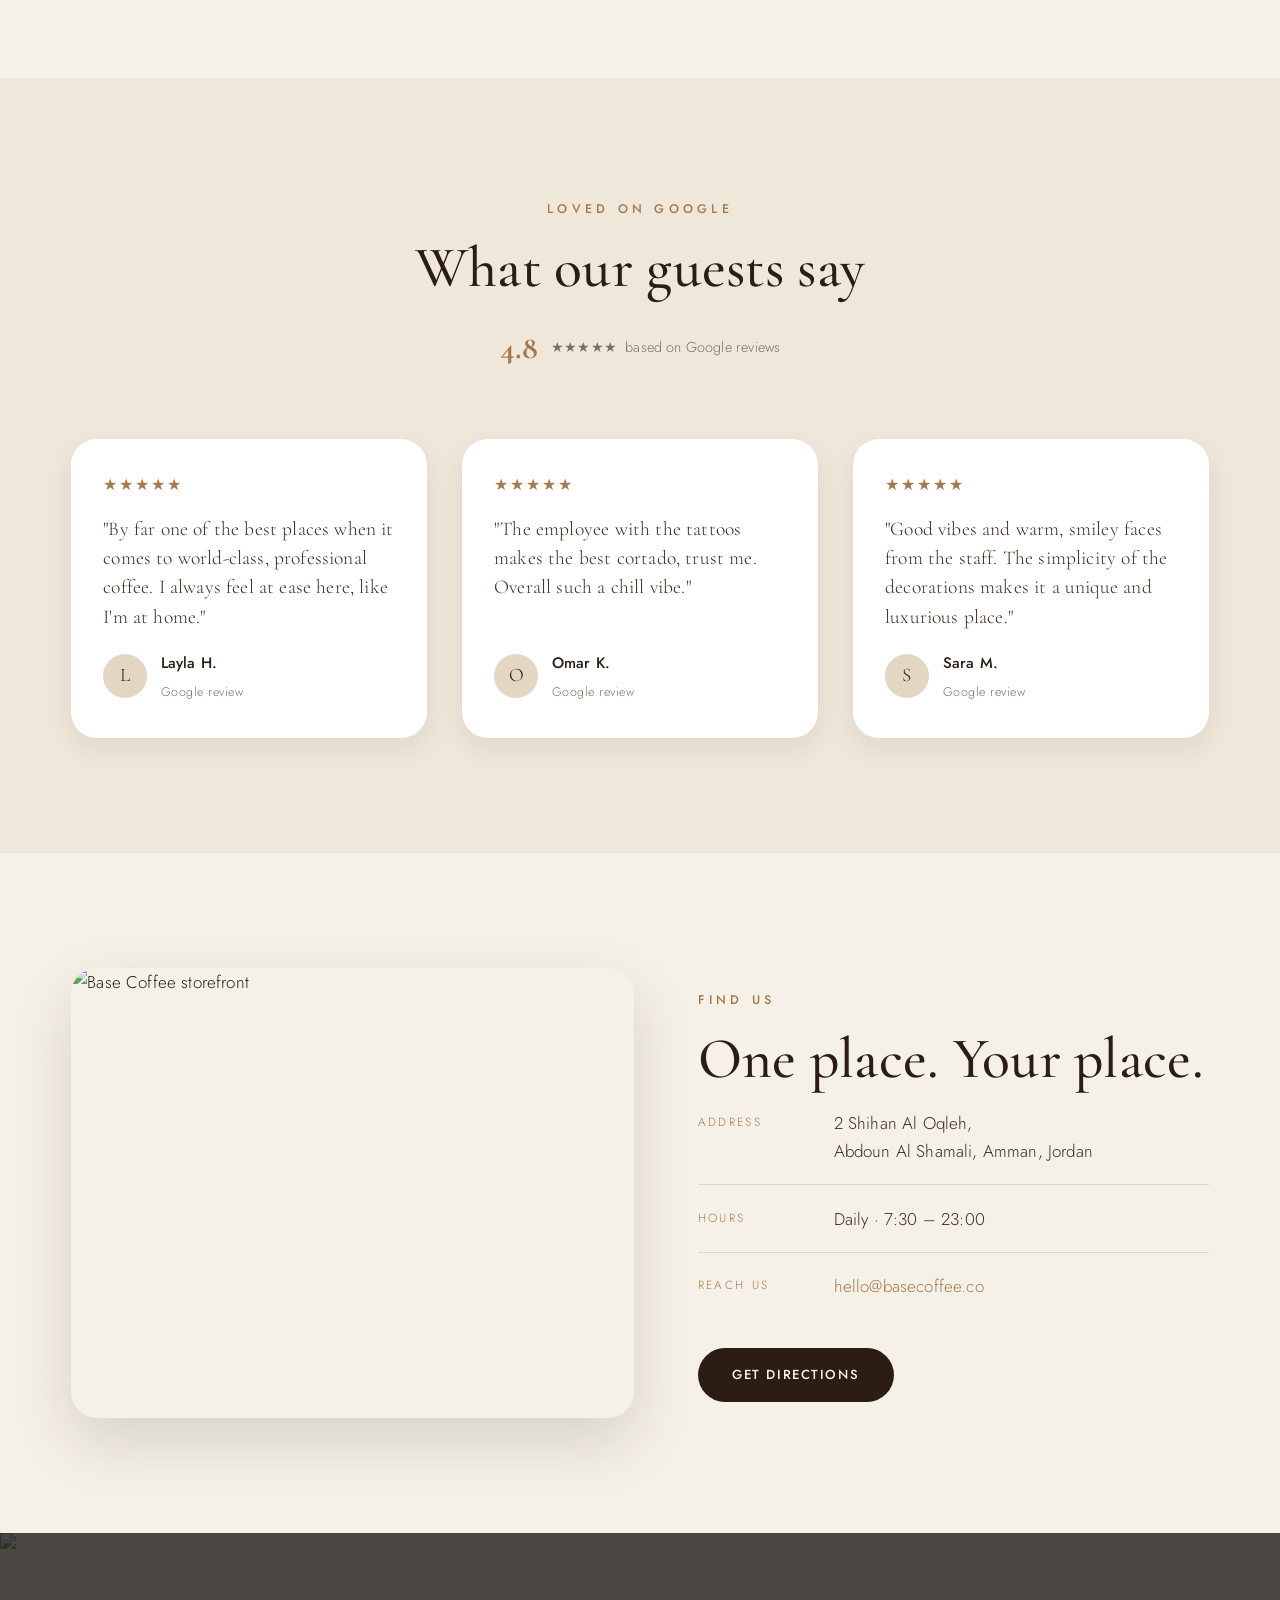
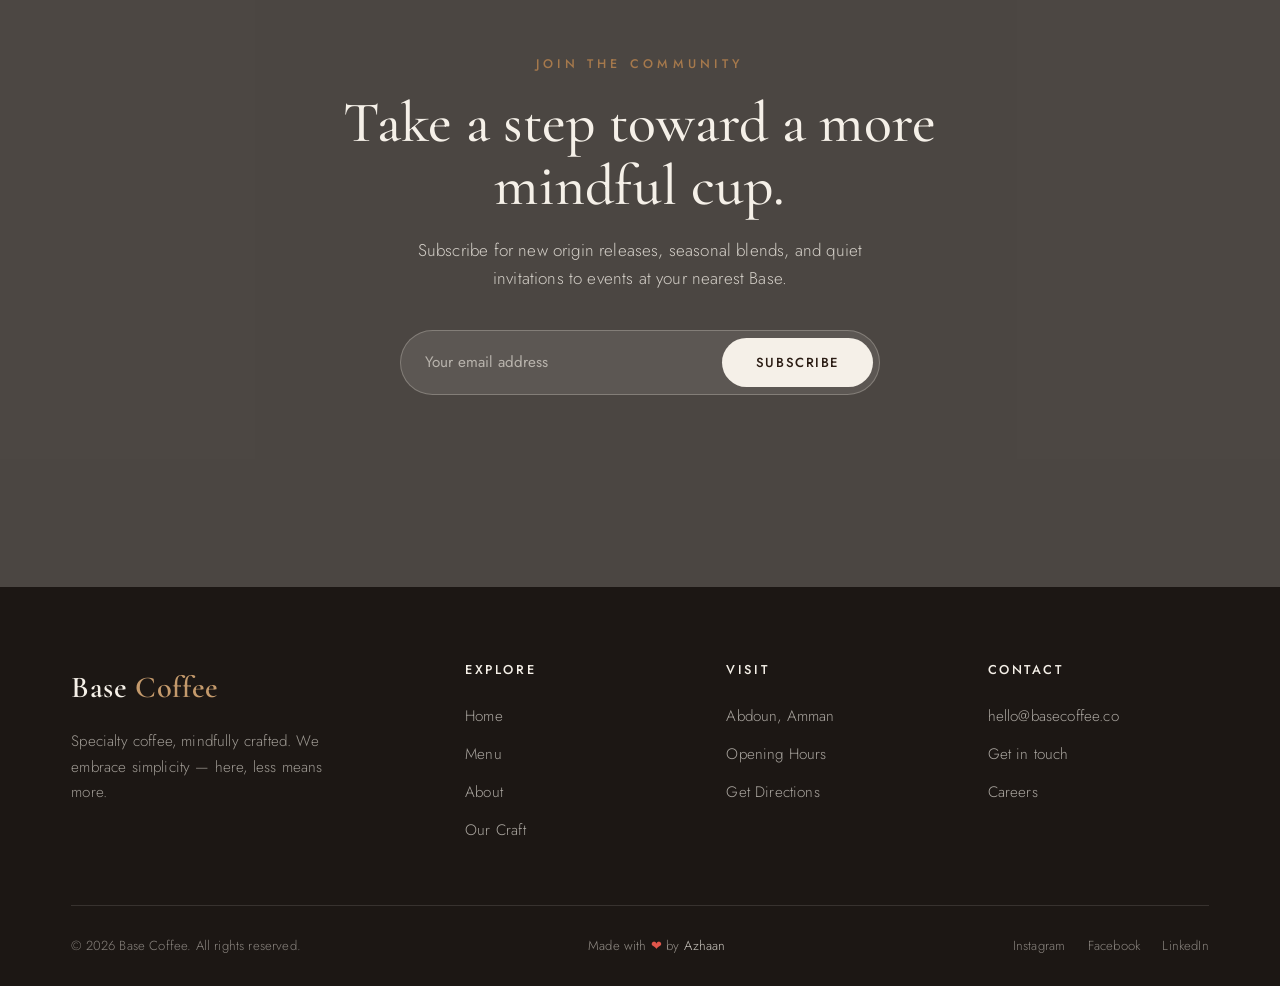
==== commit 154797ba: "Add footer credit section to HTML files and style it in CSS for improved branding and personalizatio" ====
--- a/index.html
+++ b/index.html
@@ -307,6 +307,7 @@
       </div>
       <div class="footer__bottom">
         <span>&copy; 2026 Base Coffee. All rights reserved.</span>
+        <span class="footer__credit">Made with <span class="heart">&#10084;</span> by <a href="https://www.linkedin.com/in/azhaan47/" target="_blank" rel="noopener">Azhaan</a></span>
         <div class="footer__socials">
           <a href="#">Instagram</a>
           <a href="#">Facebook</a>
--- a/css/styles.css
+++ b/css/styles.css
@@ -1116,6 +1116,26 @@
   color: rgba(245, 240, 232, 0.5);
 }
 
+.footer__credit {
+  color: rgba(245, 240, 232, 0.55);
+}
+
+.footer__credit .heart {
+  color: #e0564b;
+  font-style: normal;
+}
+
+.footer__credit a {
+  color: rgba(245, 240, 232, 0.8);
+  border-bottom: 1px solid transparent;
+  transition: color 0.3s var(--ease), border-color 0.3s var(--ease);
+}
+
+.footer__credit a:hover {
+  color: var(--caramel-light);
+  border-color: var(--caramel-light);
+}
+
 .footer__socials {
   display: flex;
   gap: 1.4rem;
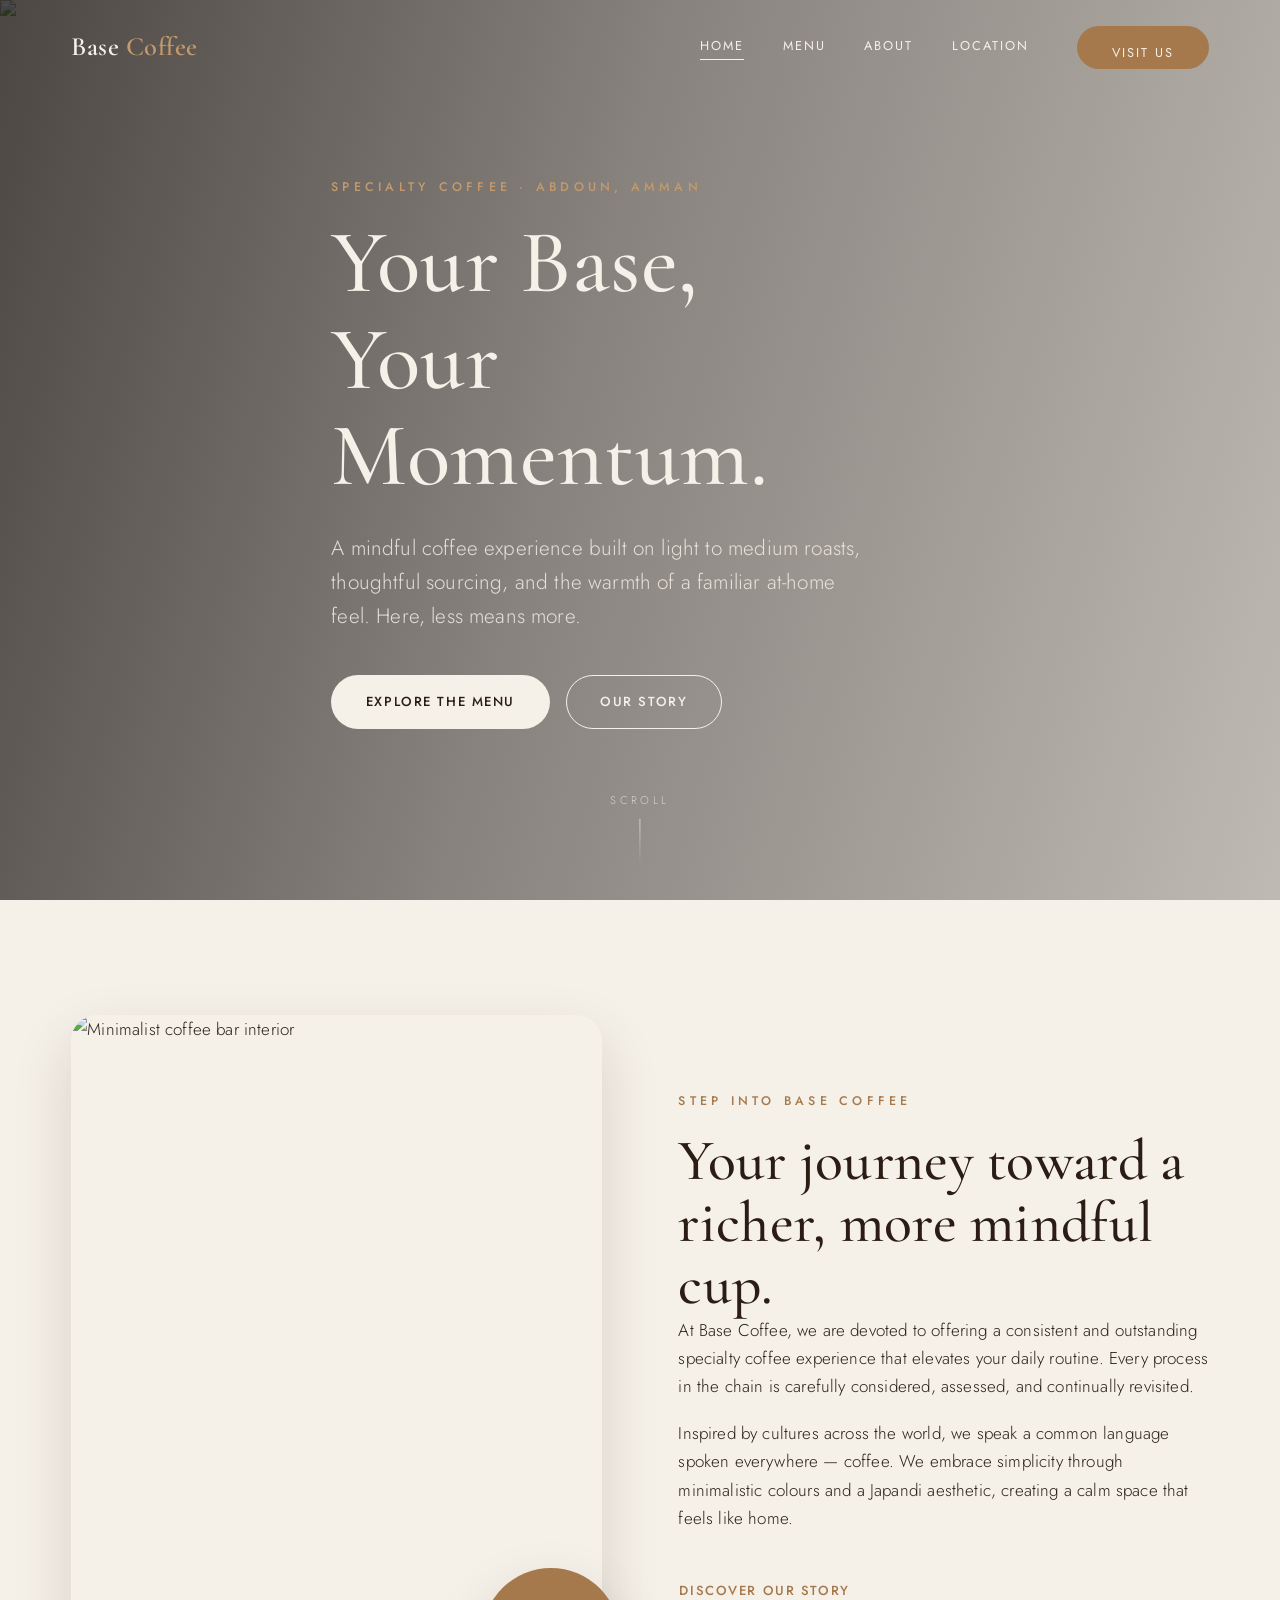
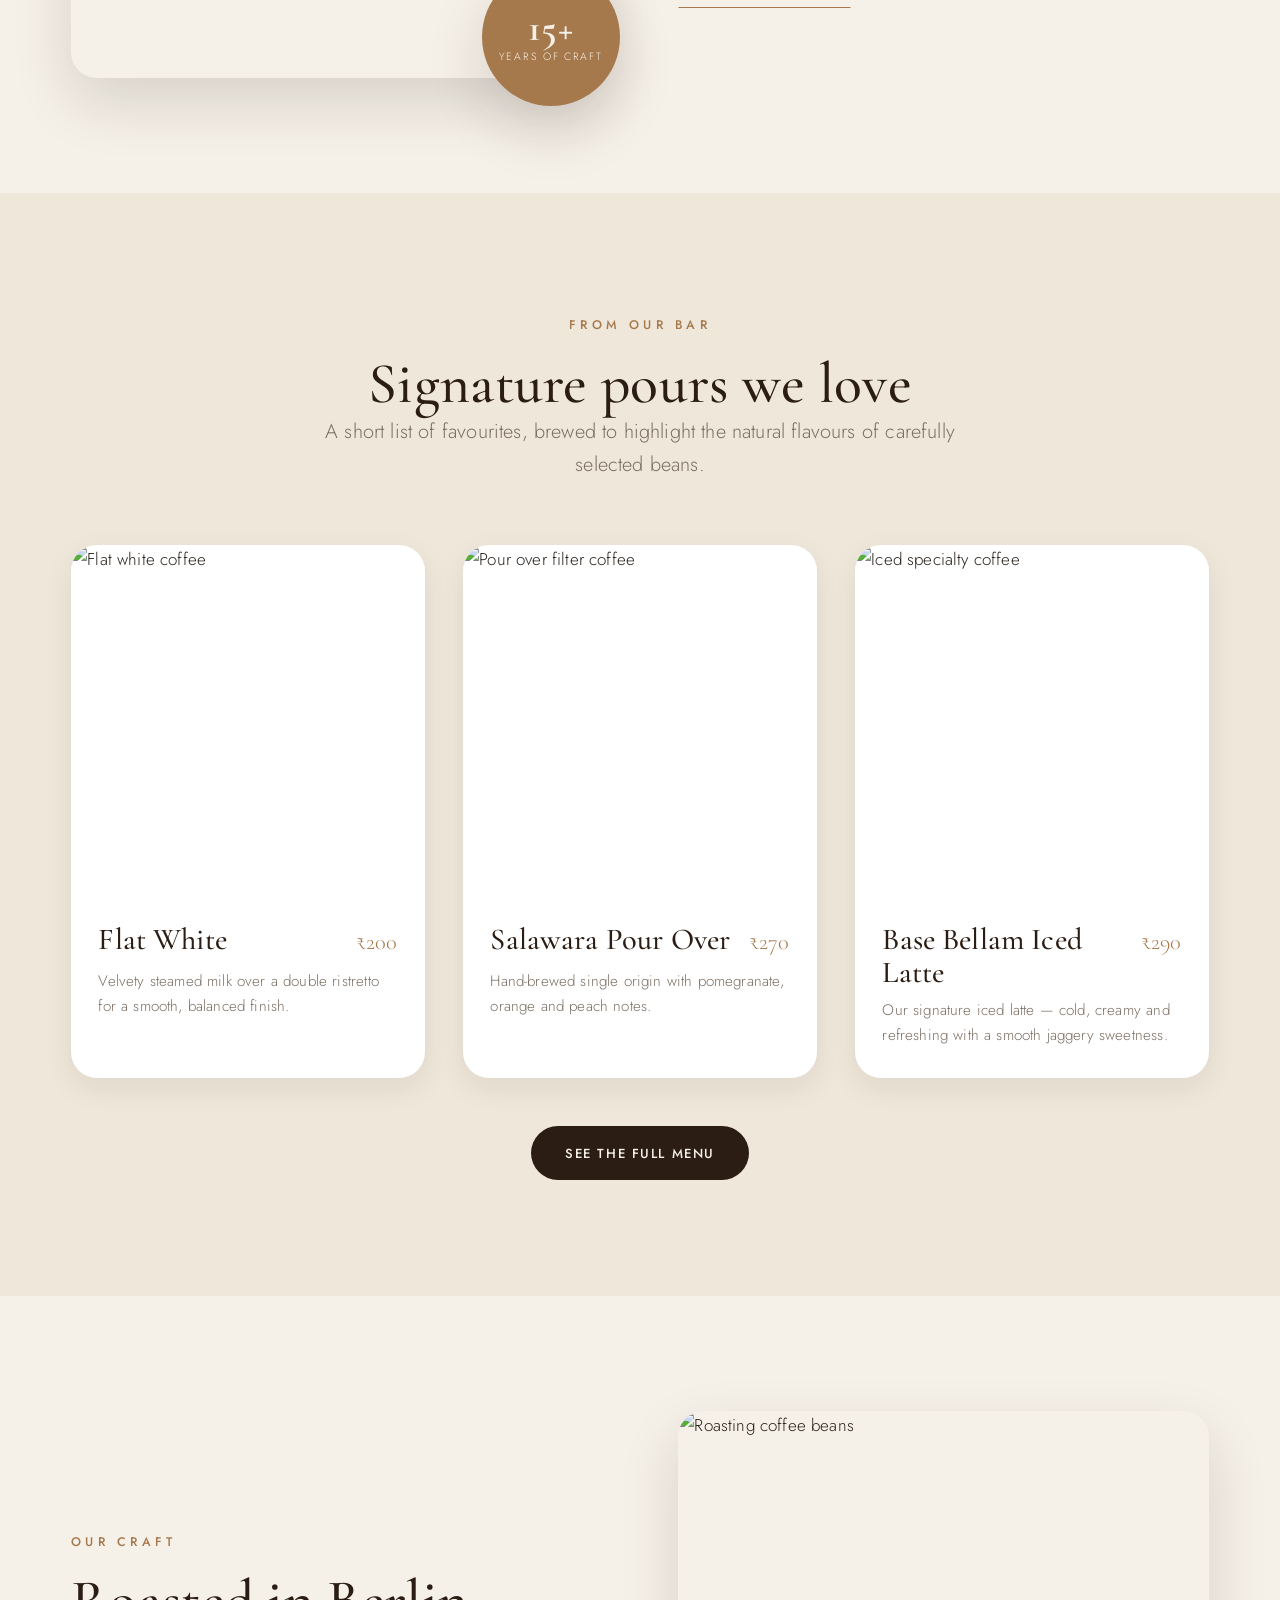
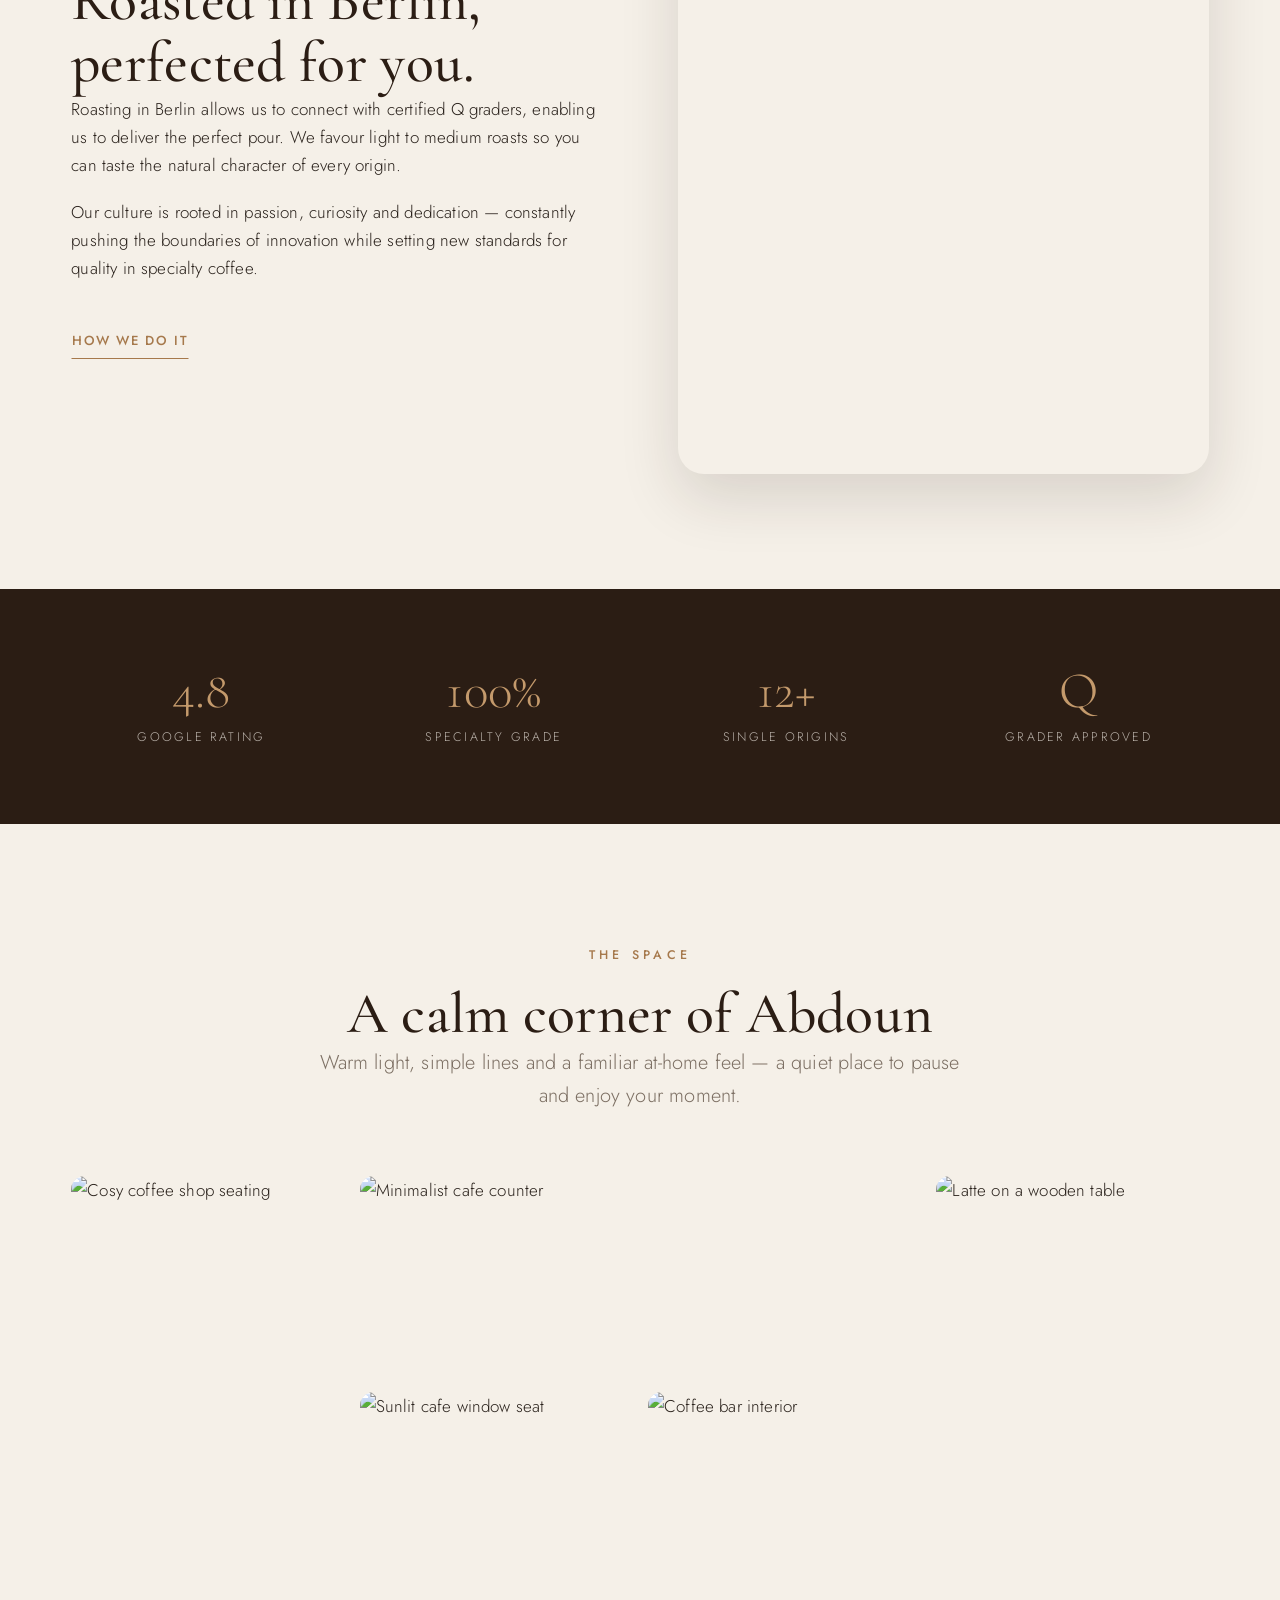
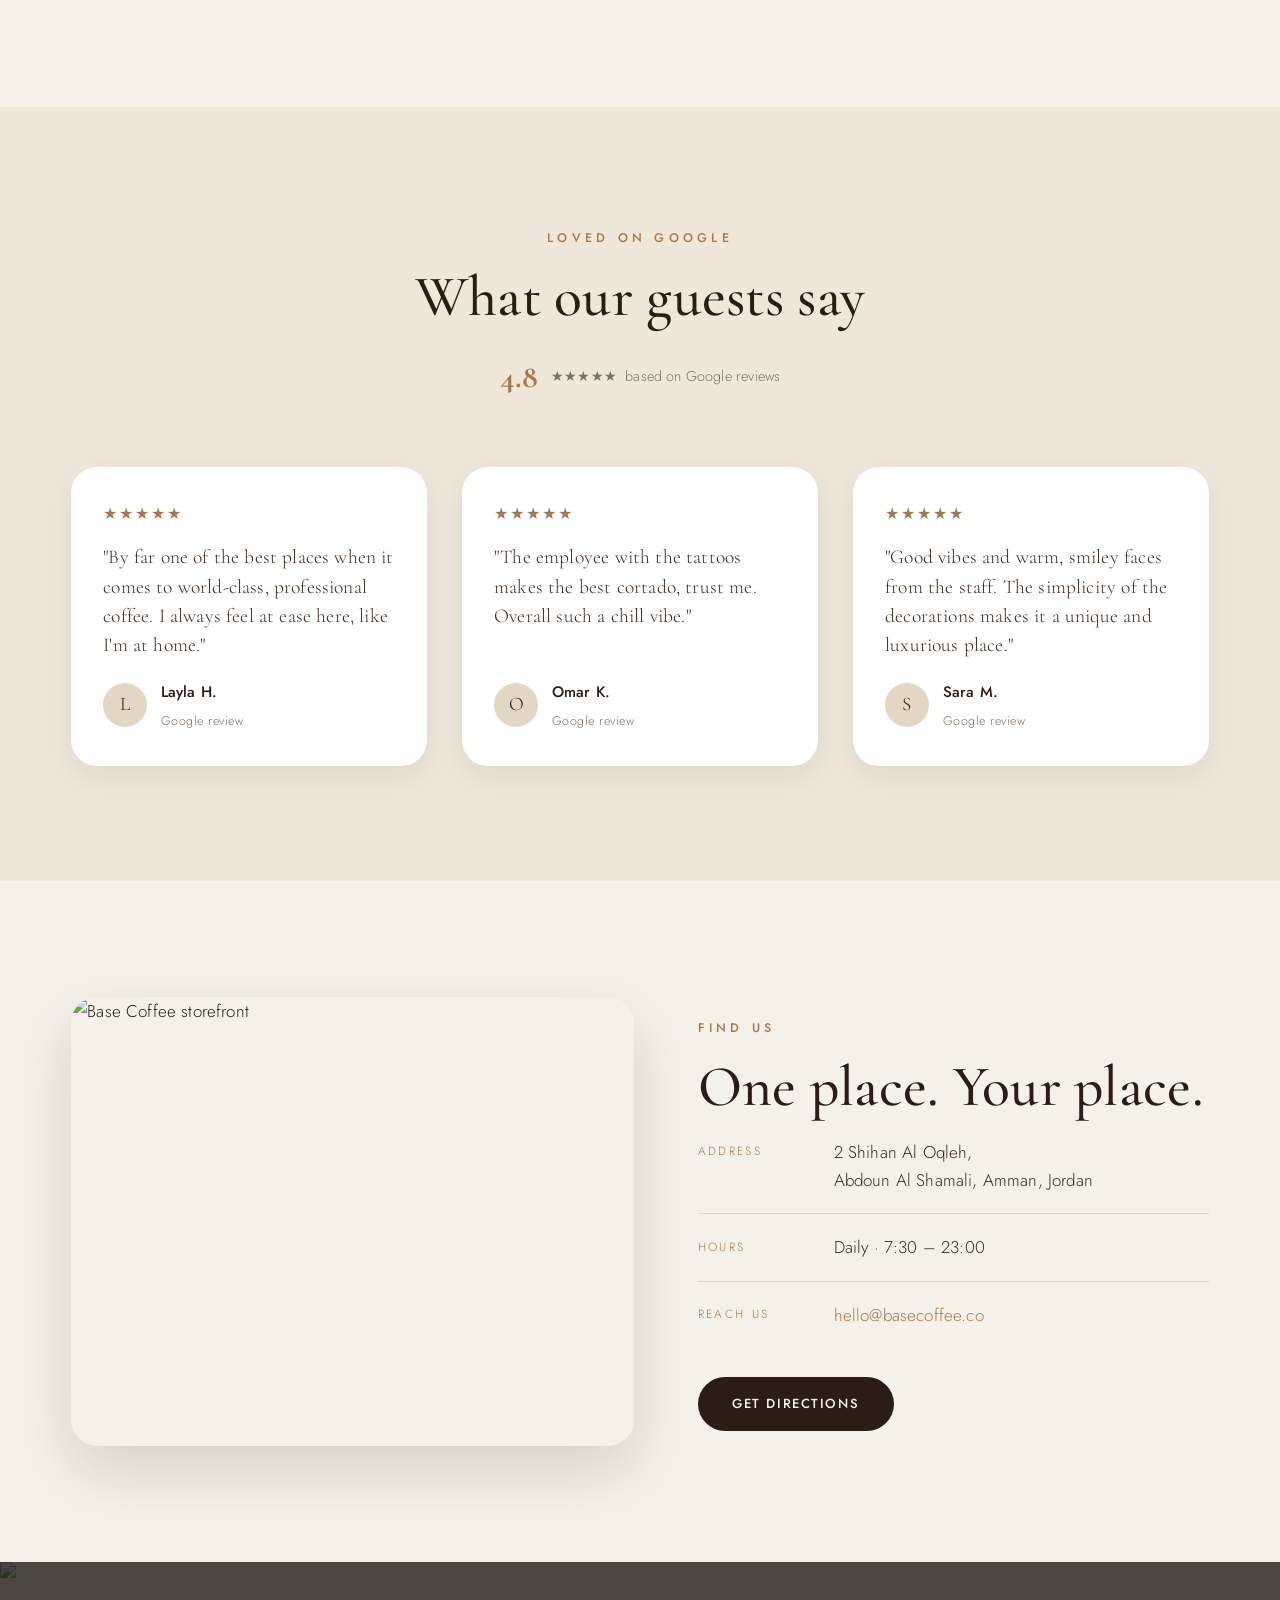
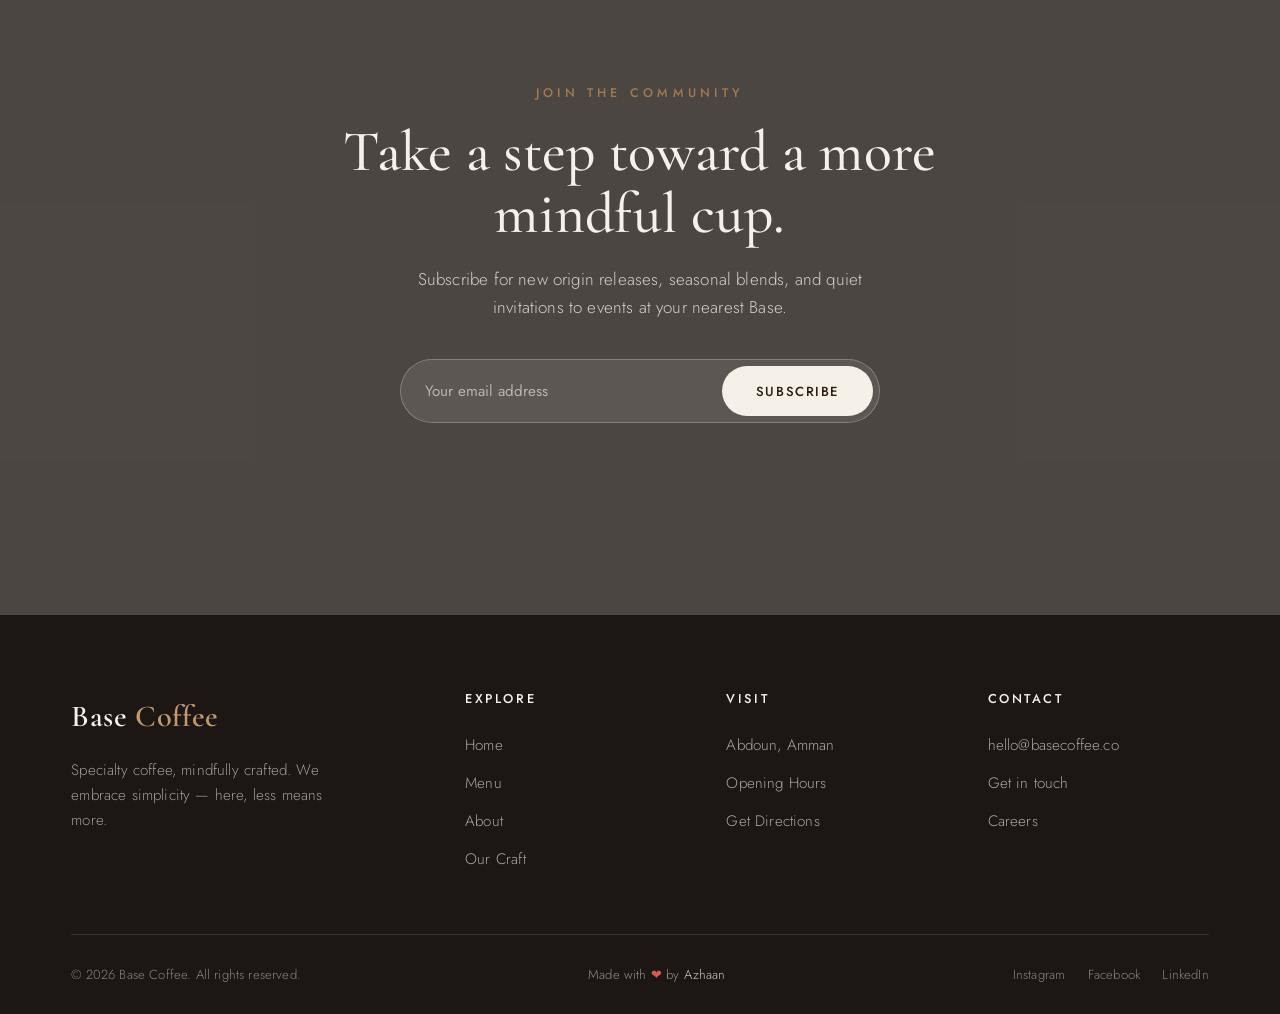
==== commit 28806f15: "Update menu and index pages to reflect new pricing in INR and enhance drink descriptions; rename ite" ====
--- a/index.html
+++ b/index.html
@@ -83,7 +83,7 @@
           <div class="card__body">
             <div class="card__title-row">
               <h3>Flat White</h3>
-              <span class="card__price">$4.5</span>
+              <span class="card__price">&#8377;200</span>
             </div>
             <p>Velvety steamed milk over a double ristretto for a smooth, balanced finish.</p>
           </div>
@@ -94,10 +94,10 @@
           </div>
           <div class="card__body">
             <div class="card__title-row">
-              <h3>Pour Over</h3>
-              <span class="card__price">$5.0</span>
+              <h3>Salawara Pour Over</h3>
+              <span class="card__price">&#8377;270</span>
             </div>
-            <p>Single origin, hand-brewed to reveal the bean's brightest, most delicate notes.</p>
+            <p>Hand-brewed single origin with pomegranate, orange and peach notes.</p>
           </div>
         </article>
         <article class="card reveal" data-delay="2">
@@ -106,10 +106,10 @@
           </div>
           <div class="card__body">
             <div class="card__title-row">
-              <h3>Iced Latte</h3>
-              <span class="card__price">$5.5</span>
+              <h3>Base Bellam Iced Latte</h3>
+              <span class="card__price">&#8377;290</span>
             </div>
-            <p>Cold, creamy and refreshing — espresso poured slowly over chilled milk and ice.</p>
+            <p>Our signature iced latte — cold, creamy and refreshing with a smooth jaggery sweetness.</p>
           </div>
         </article>
       </div>
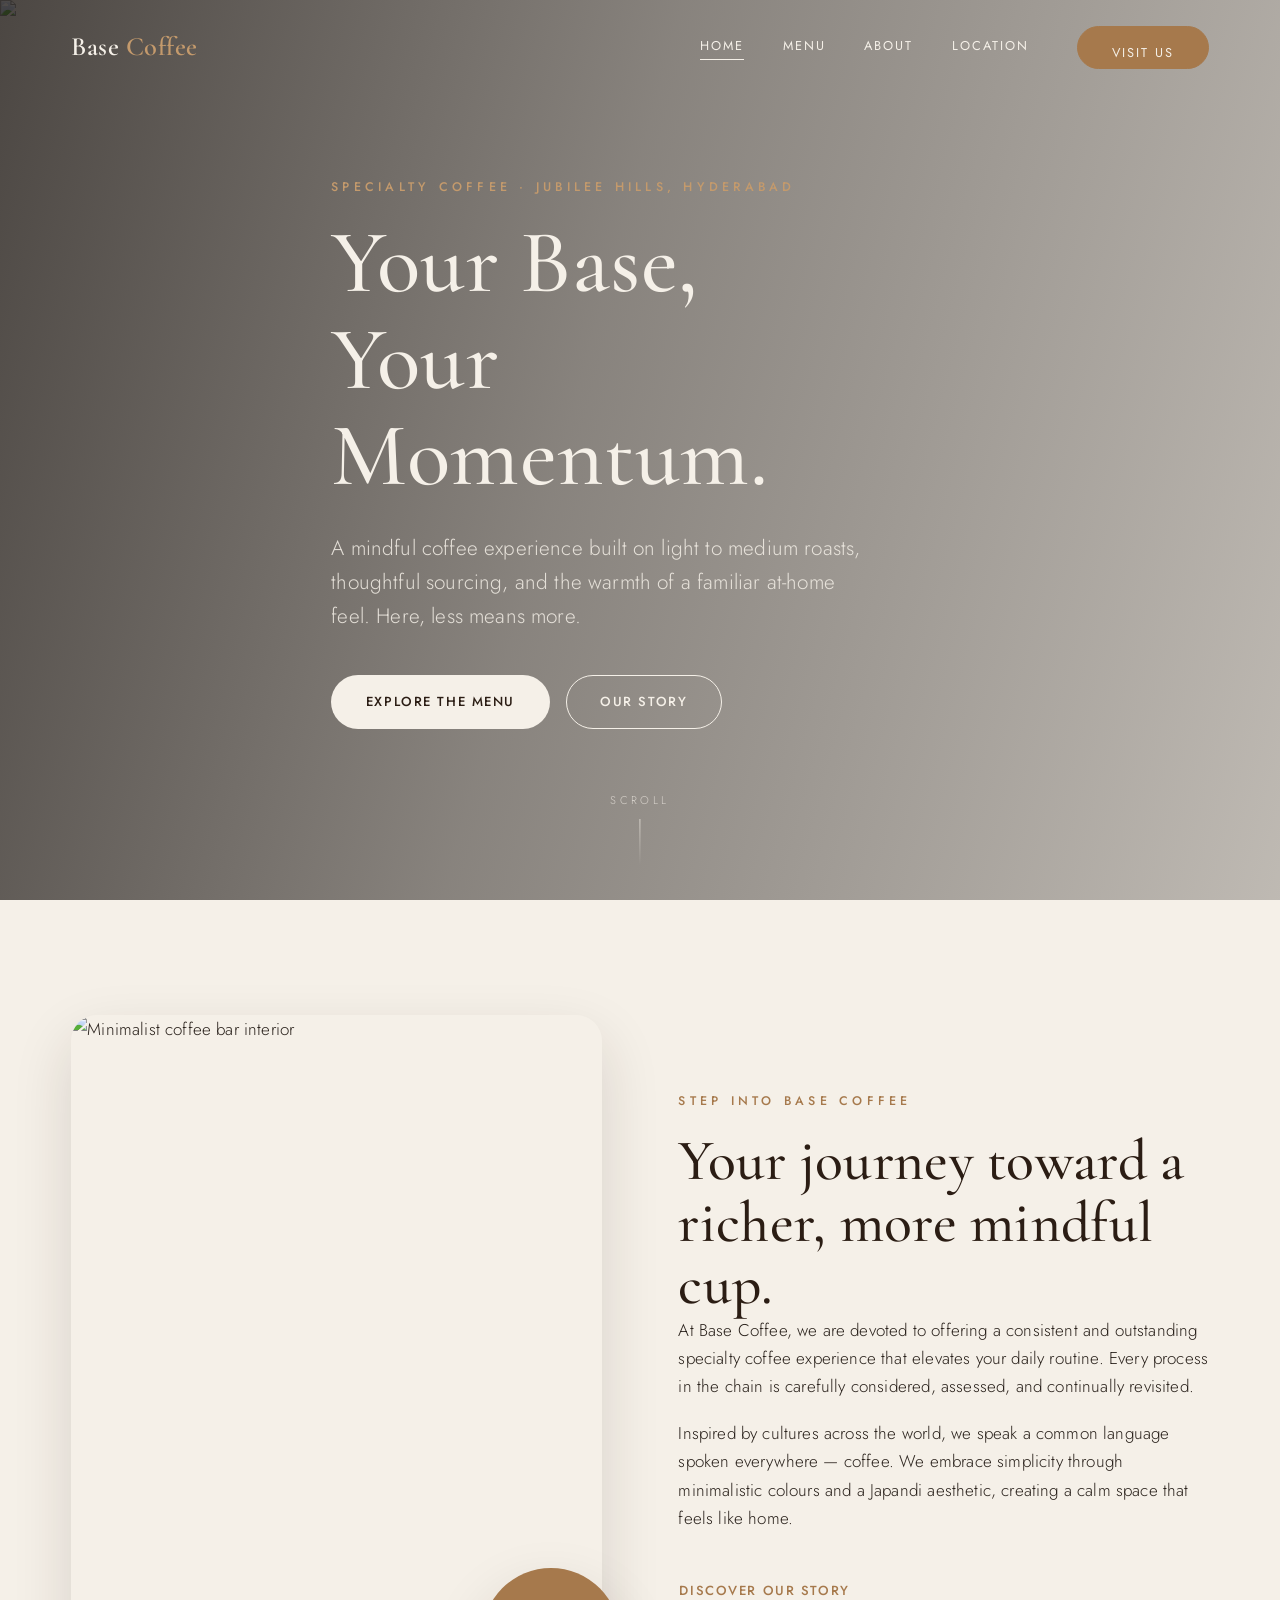
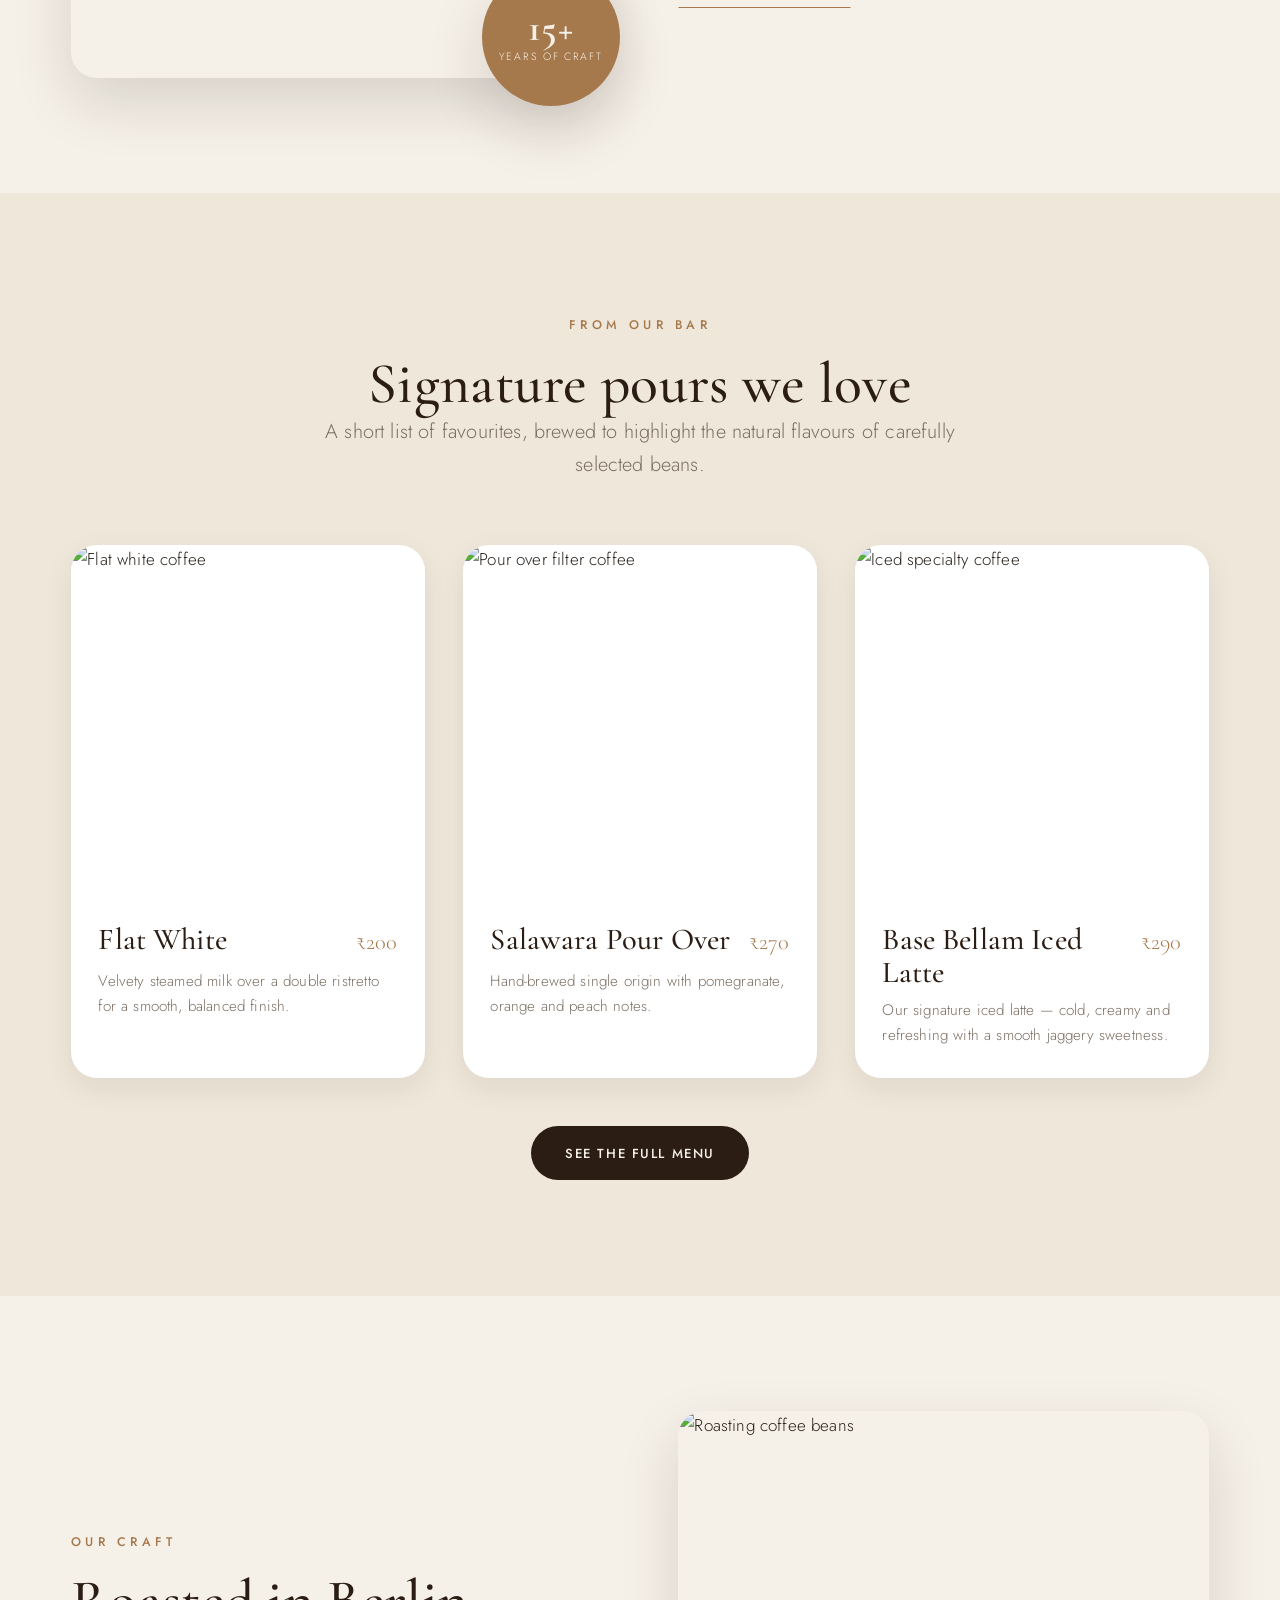
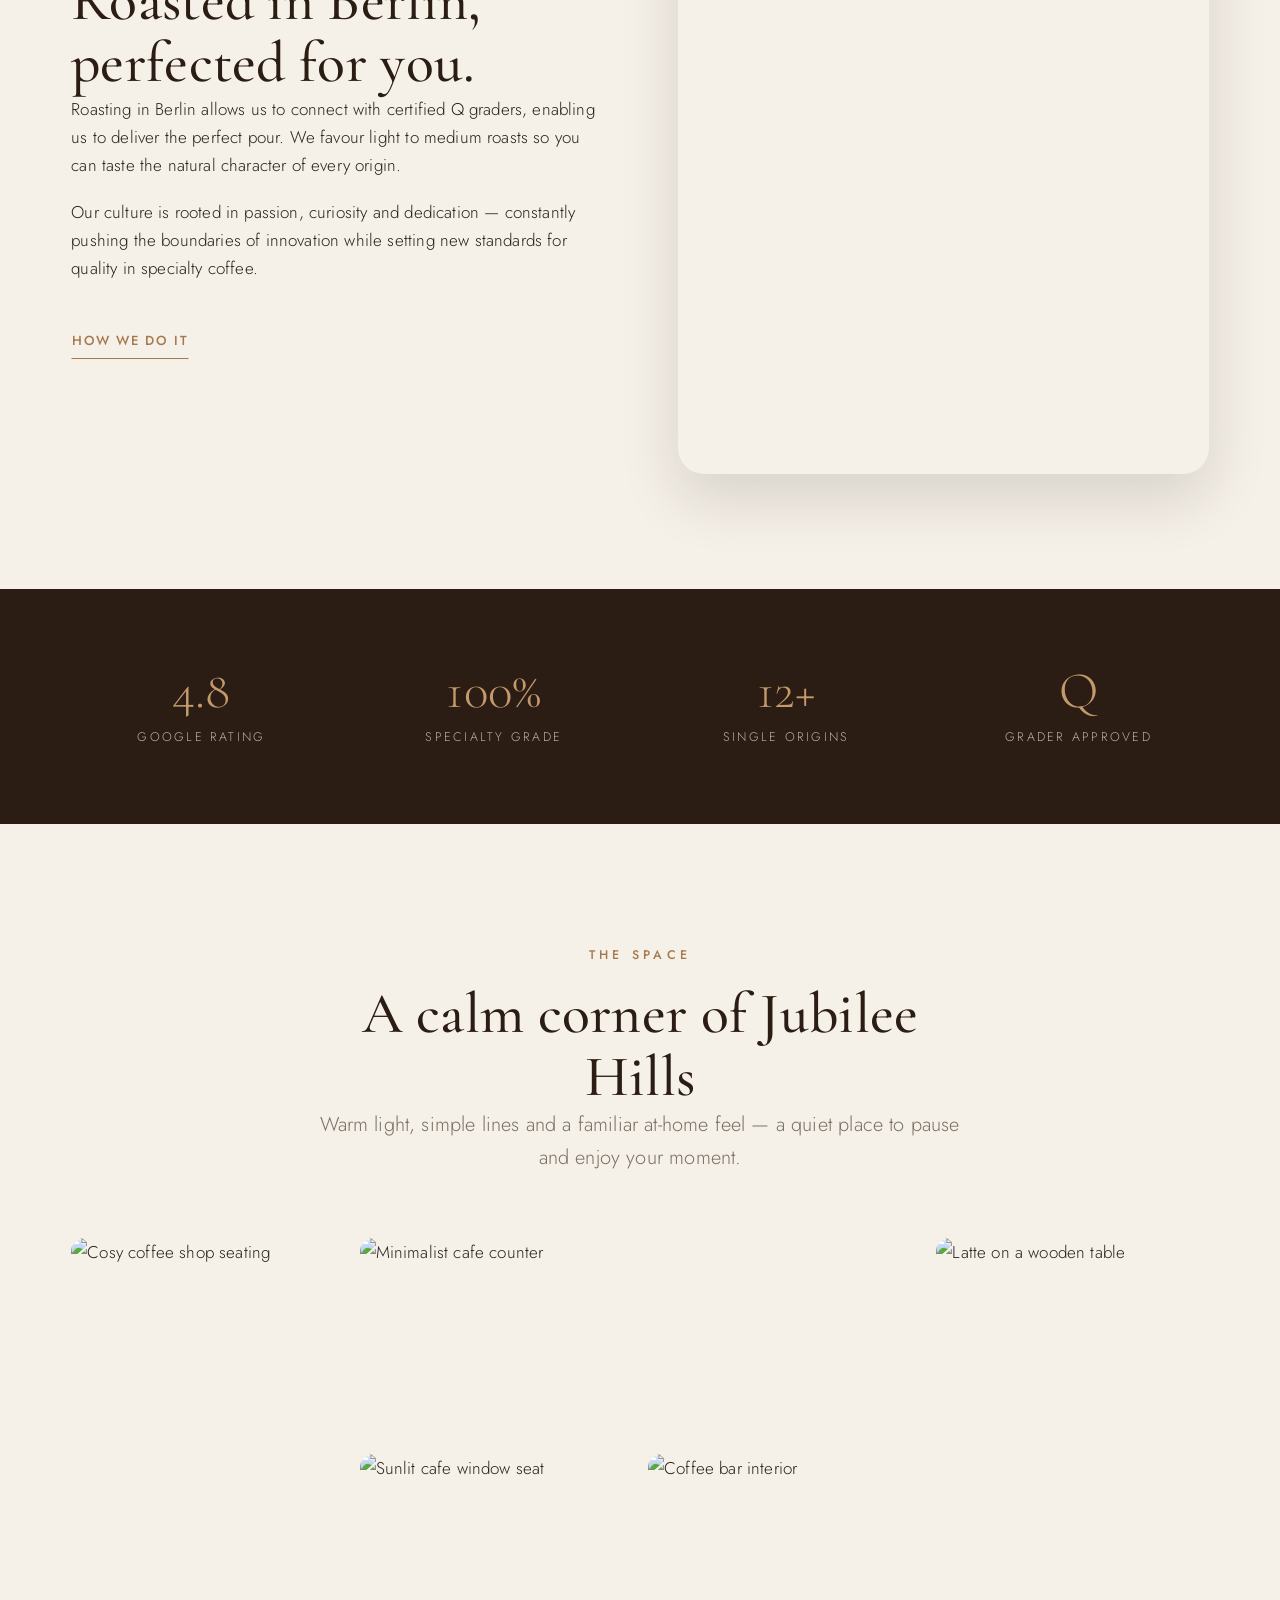
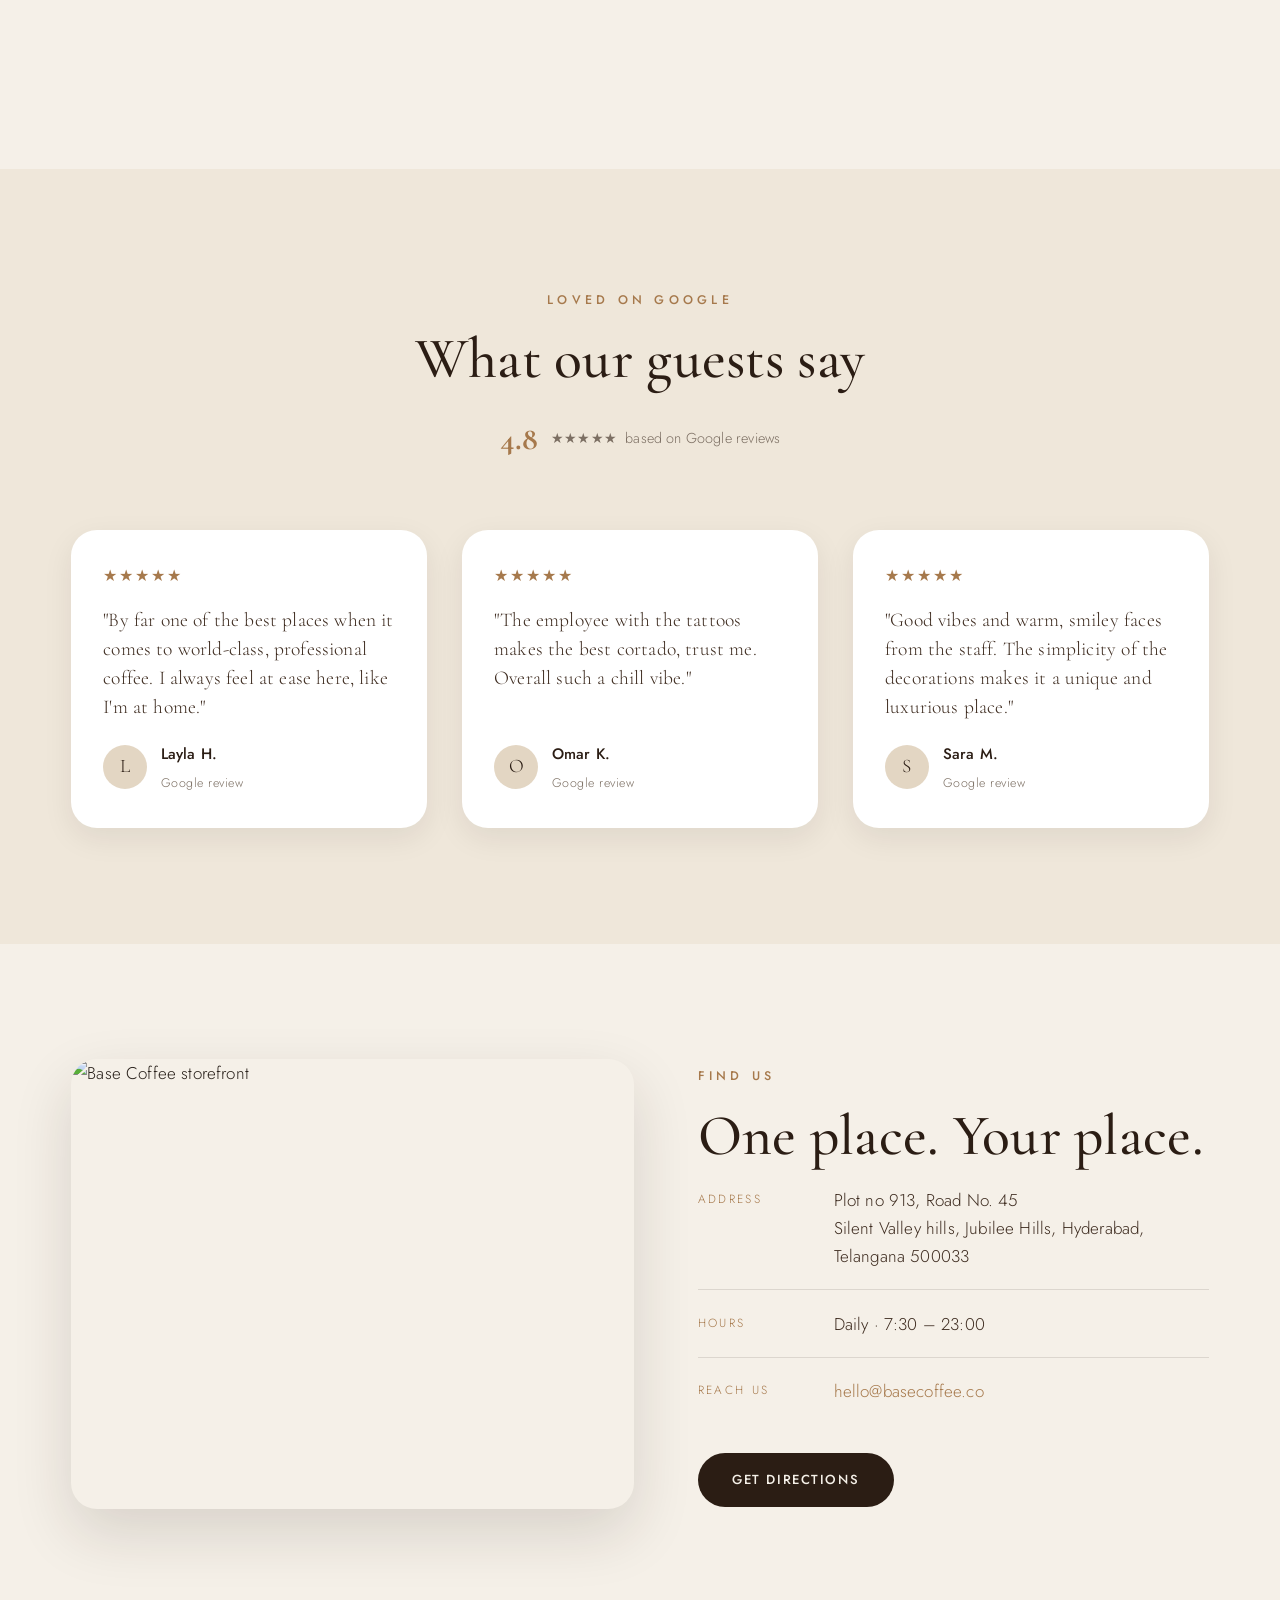
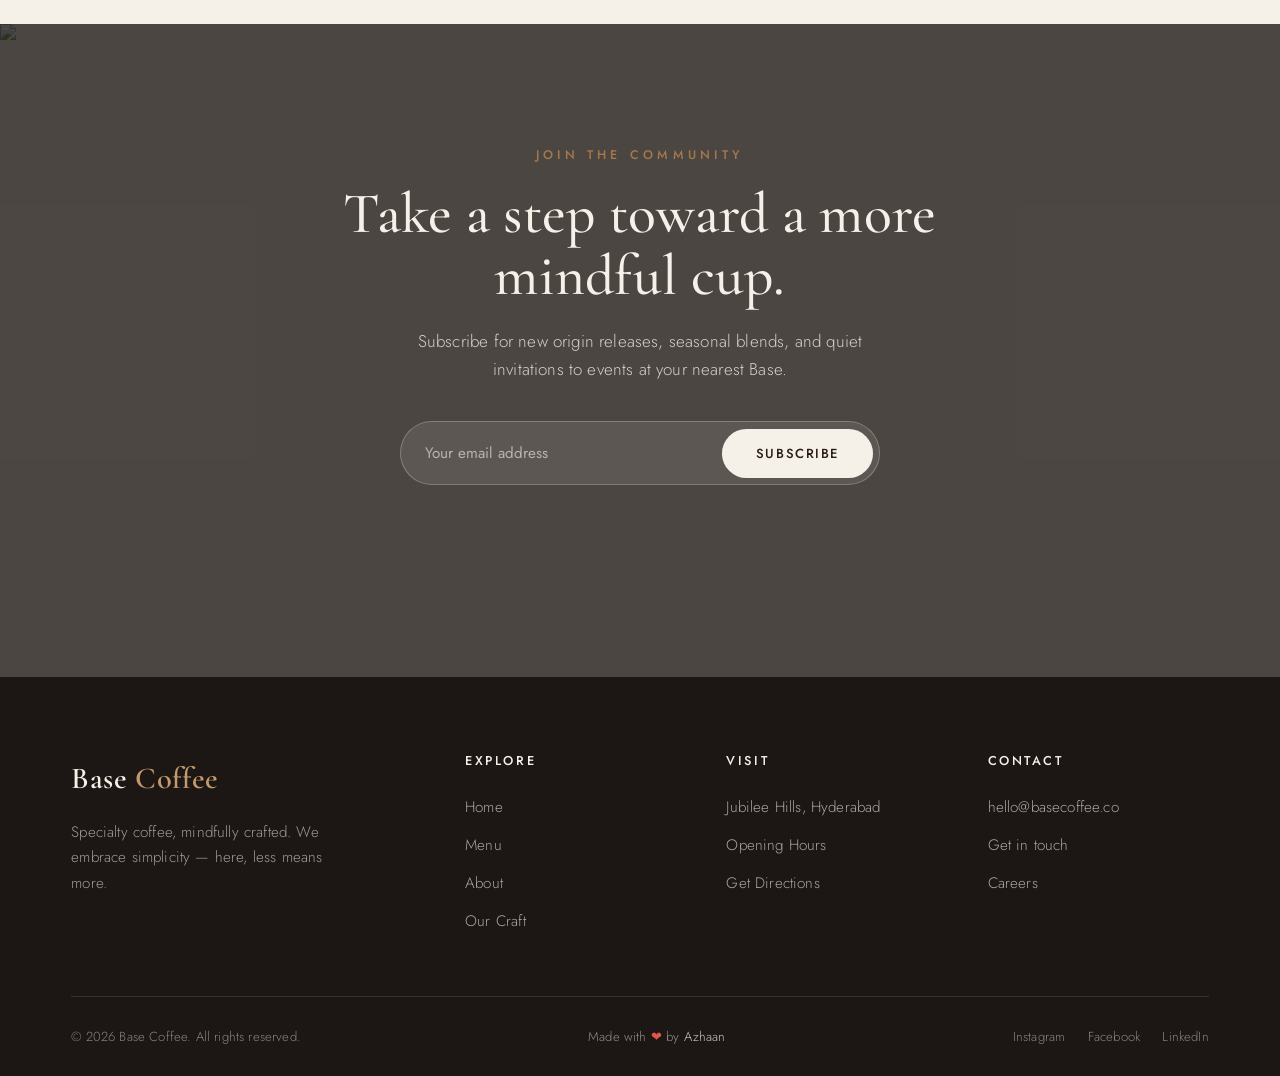
==== commit e1e66621: "Update location details across HTML files" ====
--- a/index.html
+++ b/index.html
@@ -4,7 +4,7 @@
   <meta charset="UTF-8" />
   <meta name="viewport" content="width=device-width, initial-scale=1.0" />
   <title>Base Coffee — Specialty Coffee, Mindfully Crafted</title>
-  <meta name="description" content="Base Coffee — a specialty coffee house in Abdoun, Amman. Light to medium roasts, mindfully crafted. Your Base, Your Momentum." />
+  <meta name="description" content="Base Coffee — a specialty coffee house in Jubilee Hills, Hyderabad. Light to medium roasts, mindfully crafted. Your Base, Your Momentum." />
 
   <link rel="preconnect" href="https://fonts.googleapis.com" />
   <link rel="preconnect" href="https://fonts.gstatic.com" crossorigin />
@@ -36,7 +36,7 @@
       <img src="https://images.unsplash.com/photo-1559496417-e7f25cb247f3?auto=format&fit=crop&w=1920&q=80" alt="Pouring a fresh cup of specialty coffee" />
     </div>
     <div class="container hero__content reveal">
-      <span class="eyebrow">Specialty Coffee · Abdoun, Amman</span>
+      <span class="eyebrow">Specialty Coffee · Jubilee Hills, Hyderabad</span>
       <h1>Your Base,<br />Your Momentum.</h1>
       <p>A mindful coffee experience built on light to medium roasts, thoughtful sourcing, and the warmth of a familiar at-home feel. Here, less means more.</p>
       <div class="hero__actions">
@@ -162,7 +162,7 @@
     <div class="container">
       <div class="section-head text-center reveal">
         <span class="eyebrow">The space</span>
-        <h2>A calm corner of Abdoun</h2>
+        <h2>A calm corner of Jubilee Hills</h2>
         <p class="lead">Warm light, simple lines and a familiar at-home feel — a quiet place to pause and enjoy your moment.</p>
       </div>
       <div class="gallery reveal">
@@ -245,7 +245,7 @@
         <h2>One place. Your place.</h2>
         <div class="location-info__row">
           <span class="location-info__label">Address</span>
-          <span class="location-info__value">2 Shihan Al Oqleh,<br />Abdoun Al Shamali, Amman, Jordan</span>
+          <span class="location-info__value">Plot no 913, Road No. 45<br />Silent Valley hills, Jubilee Hills, Hyderabad, Telangana 500033</span>
         </div>
         <div class="location-info__row">
           <span class="location-info__label">Hours</span>
@@ -255,7 +255,7 @@
           <span class="location-info__label">Reach us</span>
           <span class="location-info__value"><a href="mailto:hello@basecoffee.co">hello@basecoffee.co</a></span>
         </div>
-        <a href="https://maps.google.com/?q=Base+Coffee+Abdoun+Amman" target="_blank" rel="noopener" class="btn btn--solid" style="margin-top: 1.8rem;">Get Directions</a>
+        <a href="https://maps.google.com/?q=Plot+no+913+Road+No.+45+Silent+Valley+hills+Jubilee+Hills+Hyderabad+Telangana+500033" target="_blank" rel="noopener" class="btn btn--solid" style="margin-top: 1.8rem;">Get Directions</a>
       </div>
     </div>
   </section>
@@ -294,9 +294,9 @@
         </div>
         <div class="footer__col">
           <h4>Visit</h4>
-          <a href="about.html#location">Abdoun, Amman</a>
+          <a href="about.html#location">Jubilee Hills, Hyderabad</a>
           <a href="about.html#location">Opening Hours</a>
-          <a href="https://maps.google.com/?q=Base+Coffee+Abdoun+Amman" target="_blank" rel="noopener">Get Directions</a>
+          <a href="https://maps.google.com/?q=Plot+no+913+Road+No.+45+Silent+Valley+hills+Jubilee+Hills+Hyderabad+Telangana+500033" target="_blank" rel="noopener">Get Directions</a>
         </div>
         <div class="footer__col">
           <h4>Contact</h4>
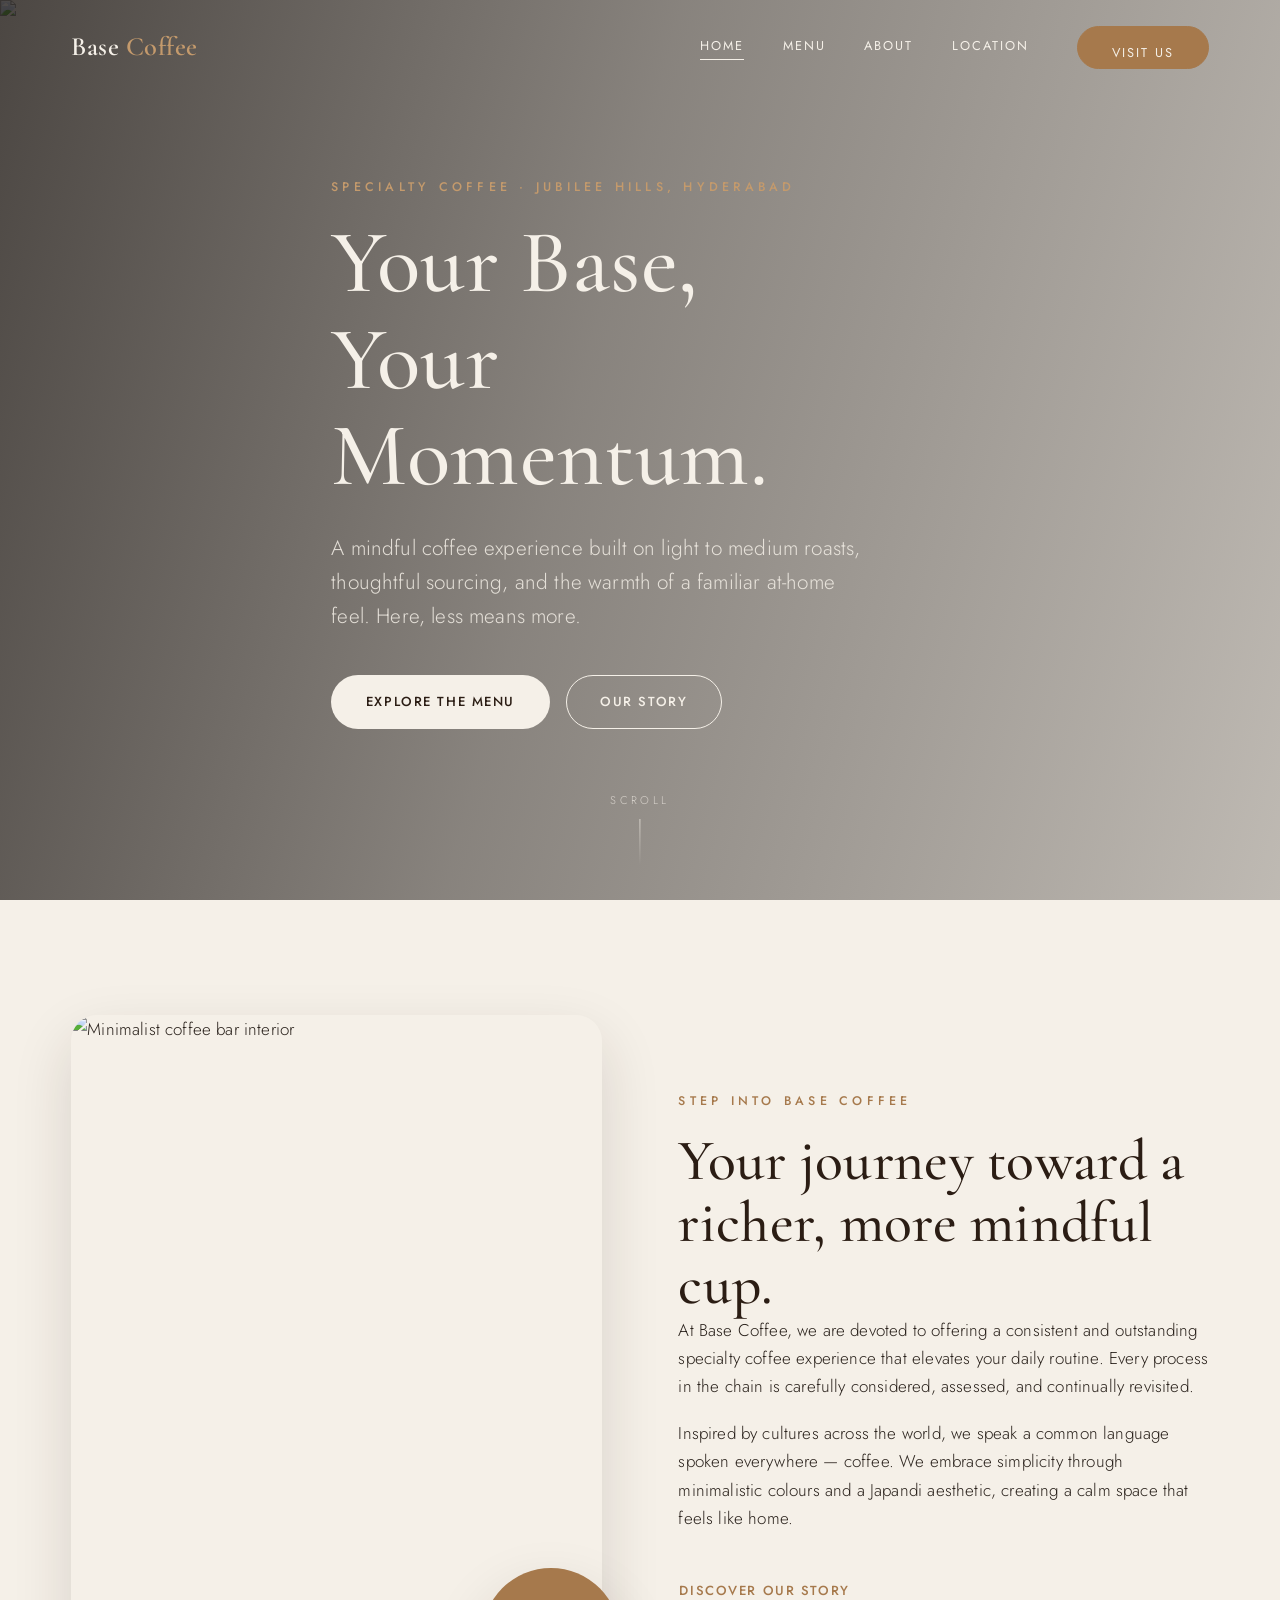
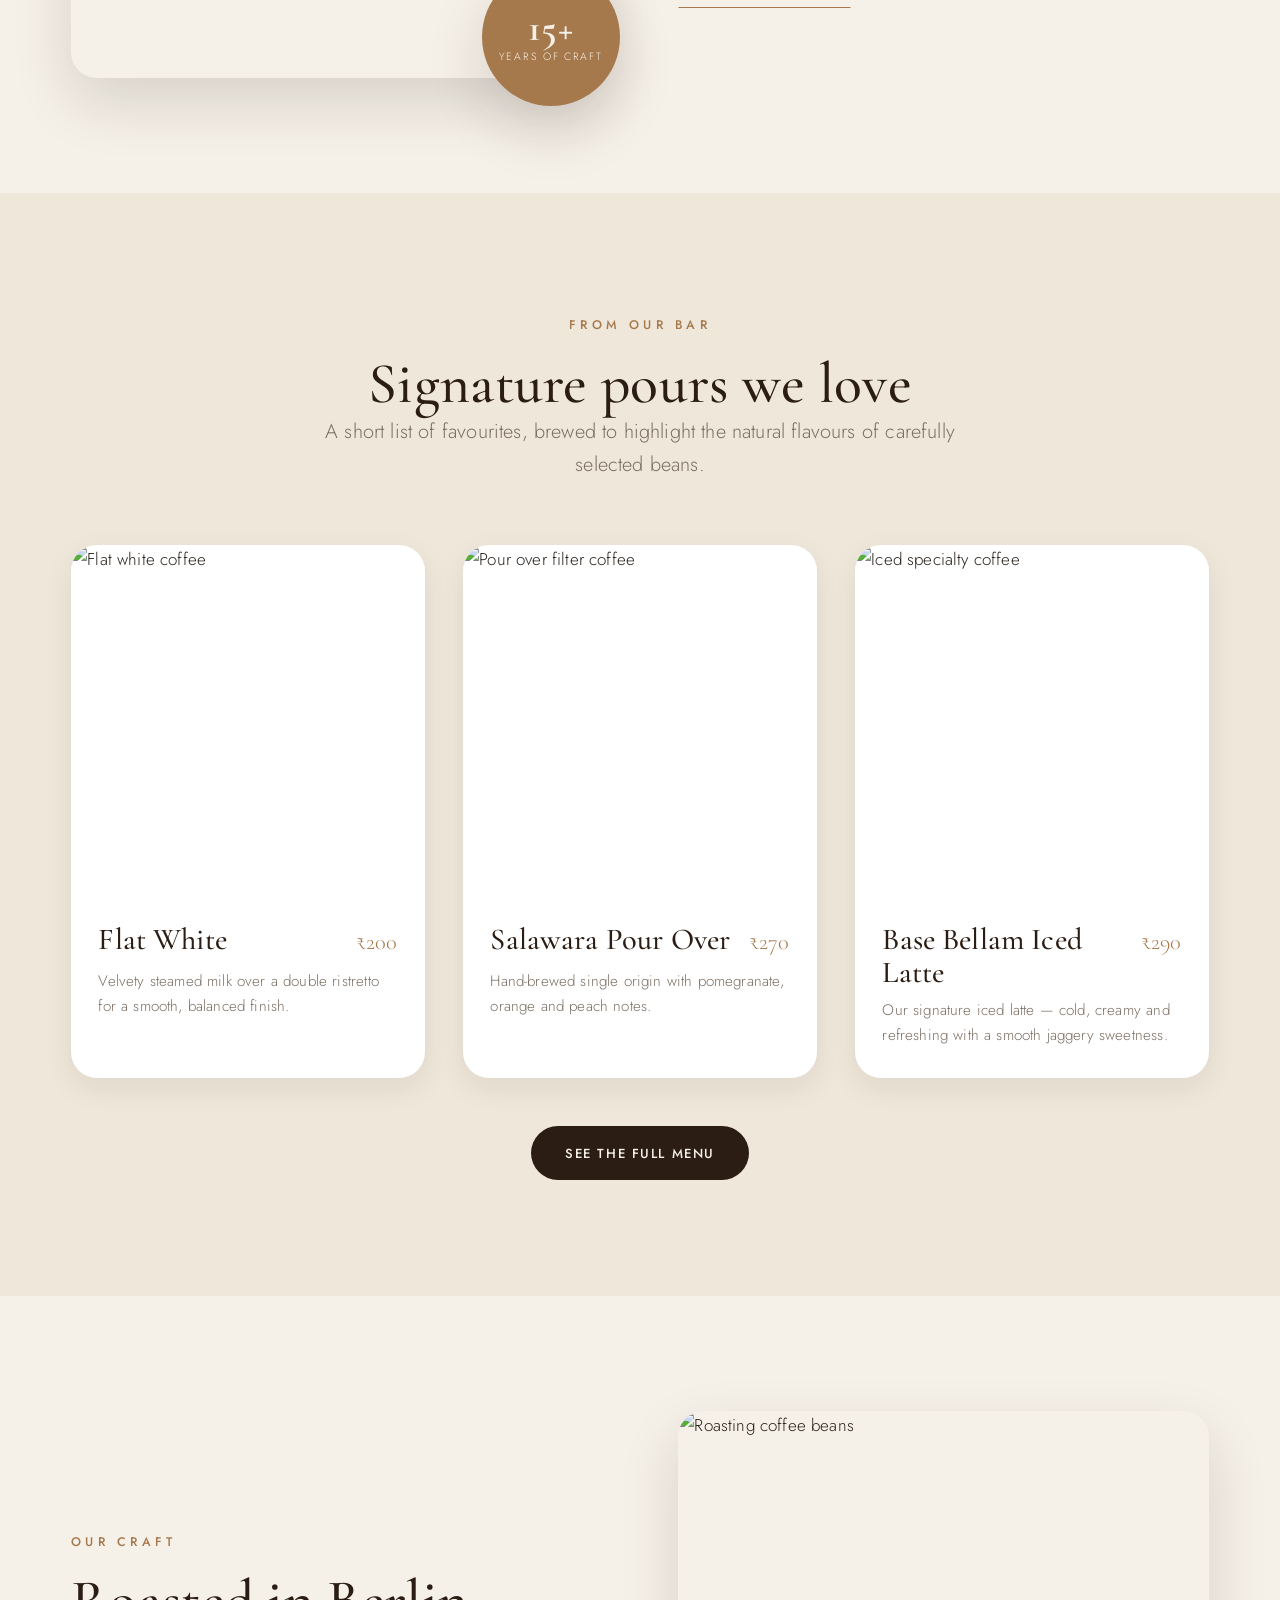
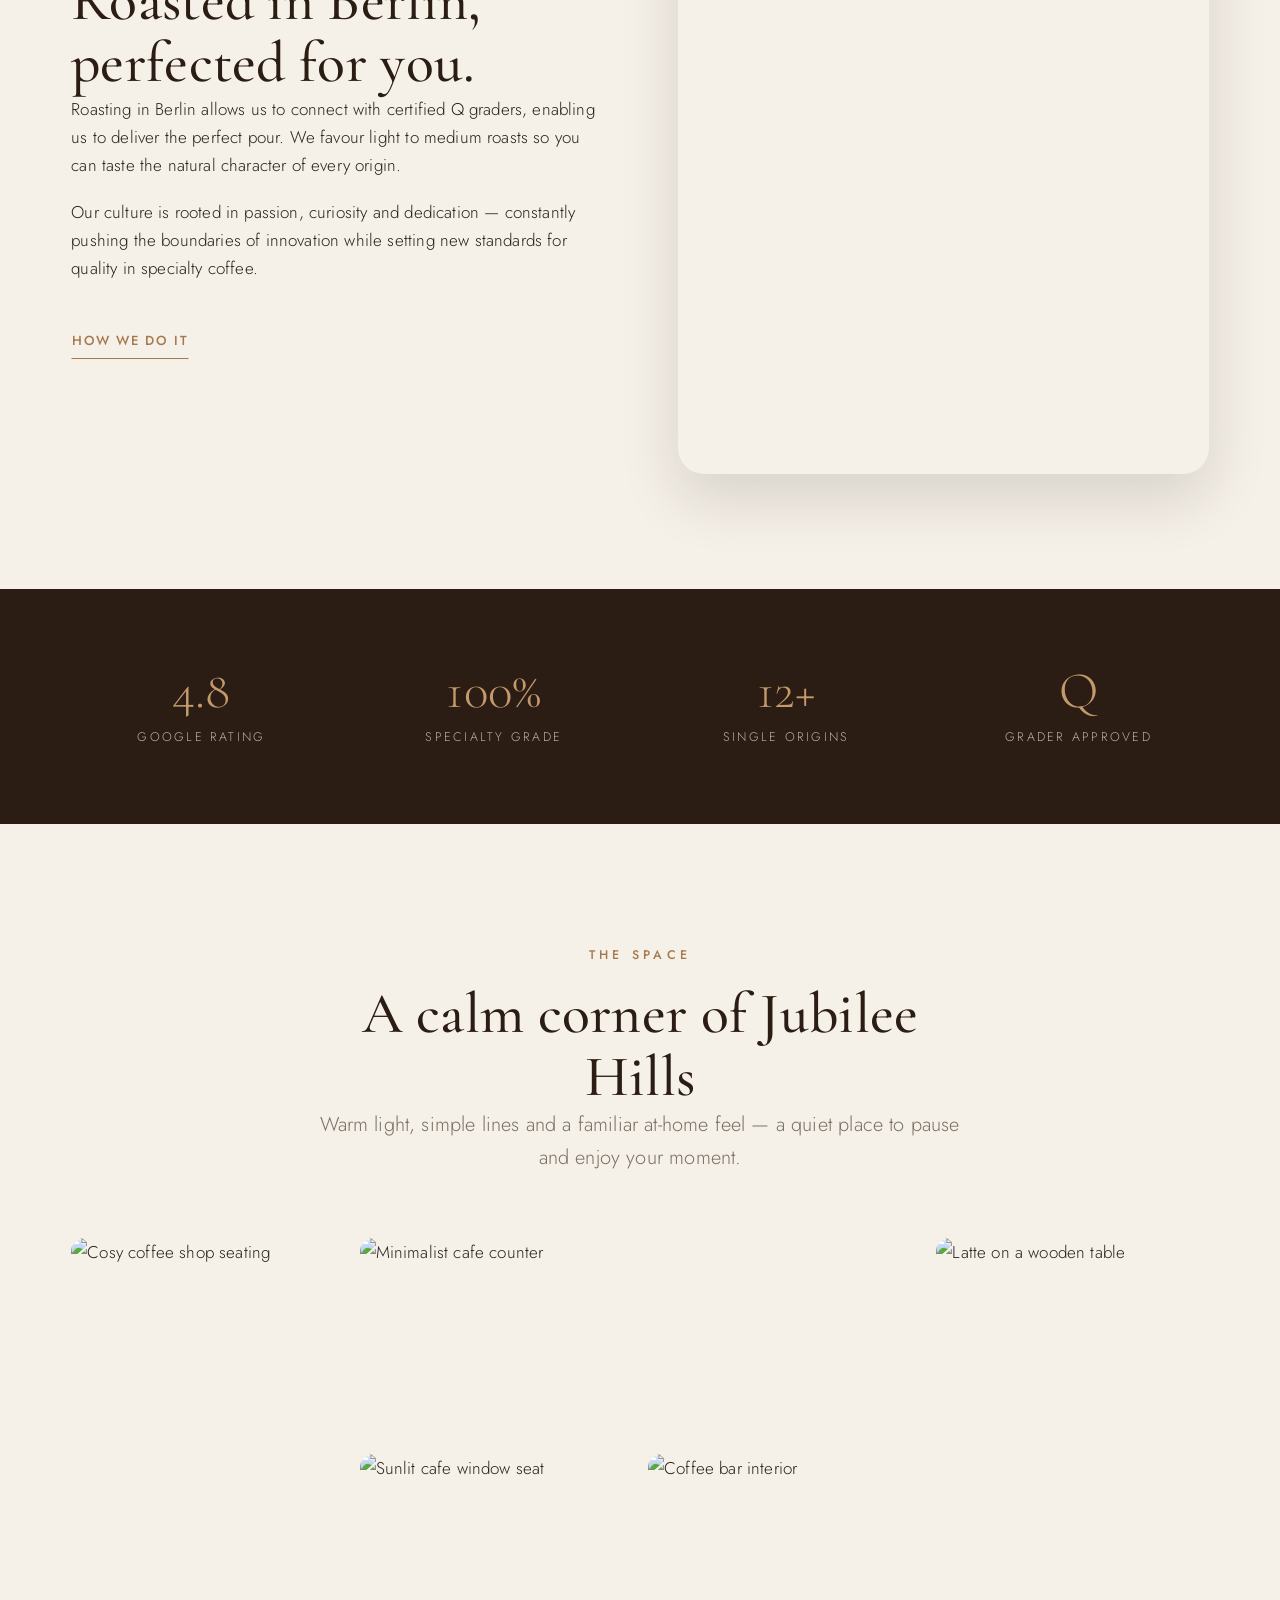
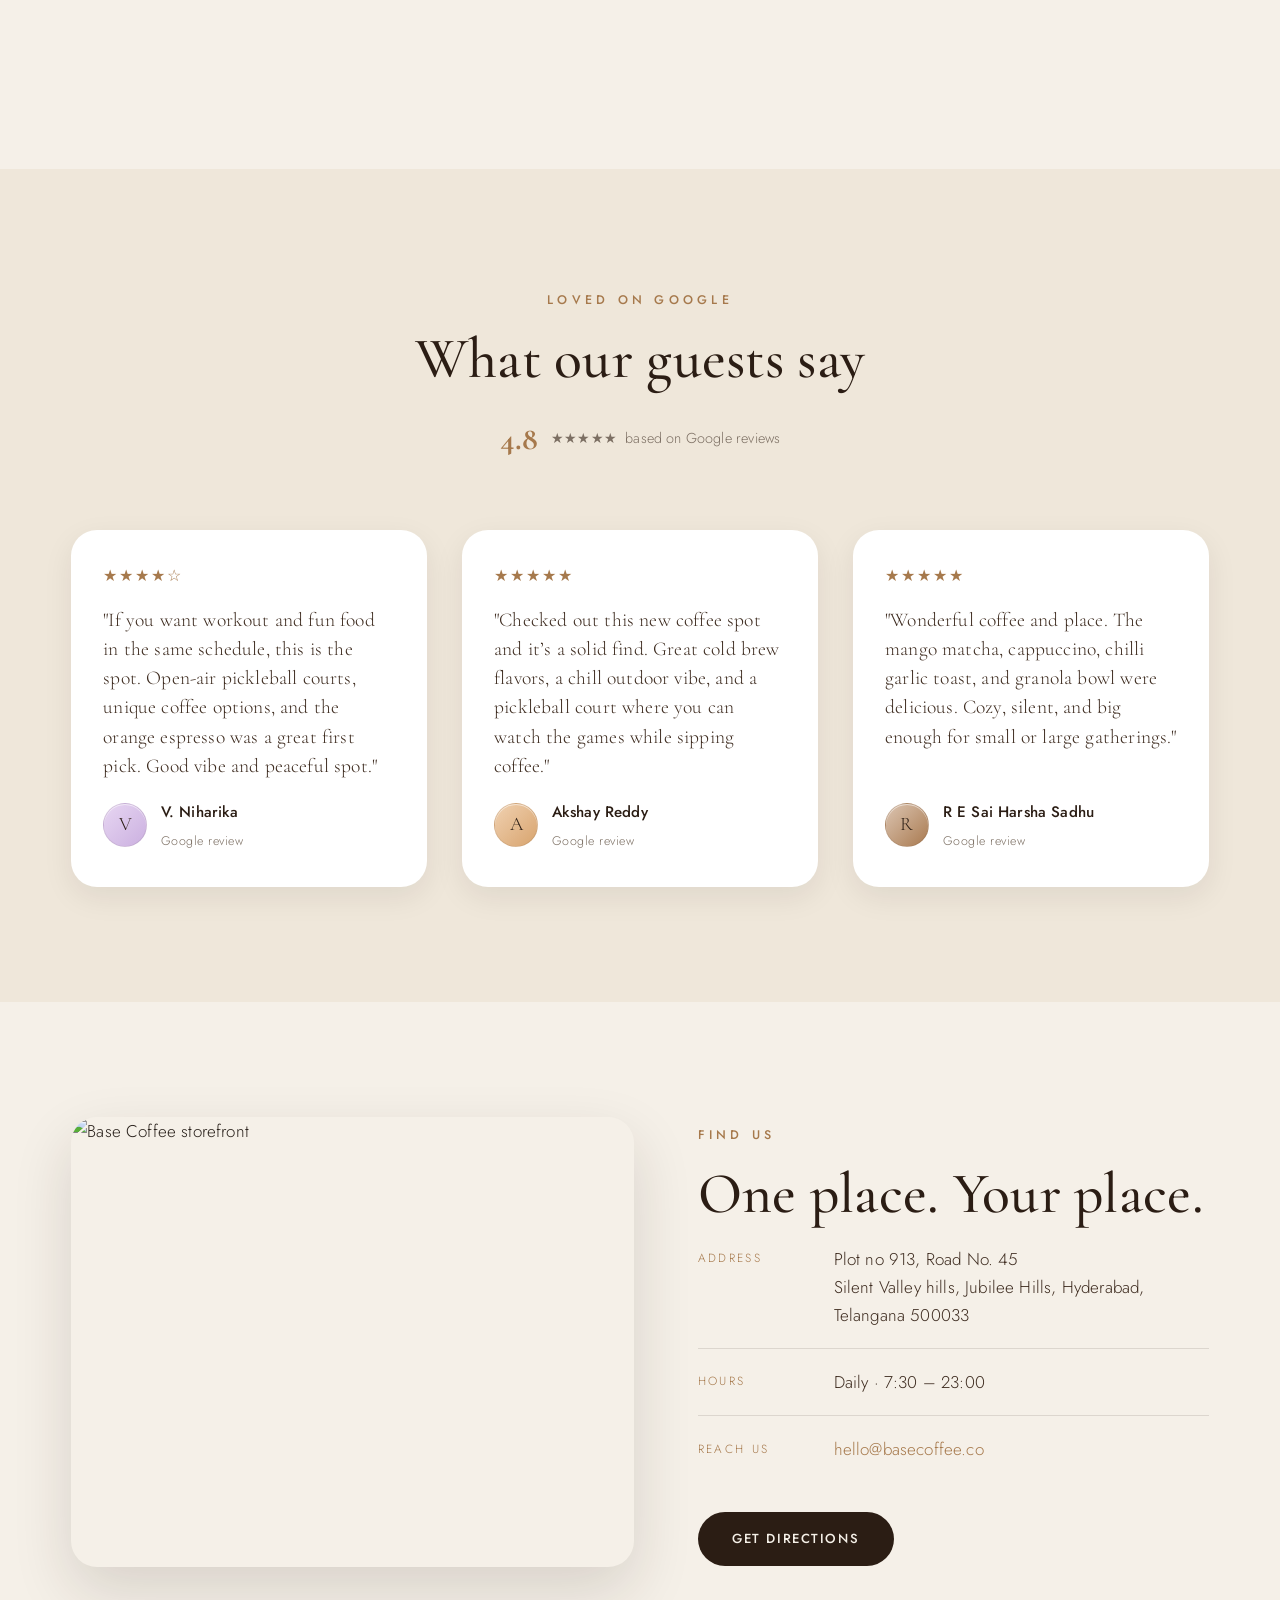
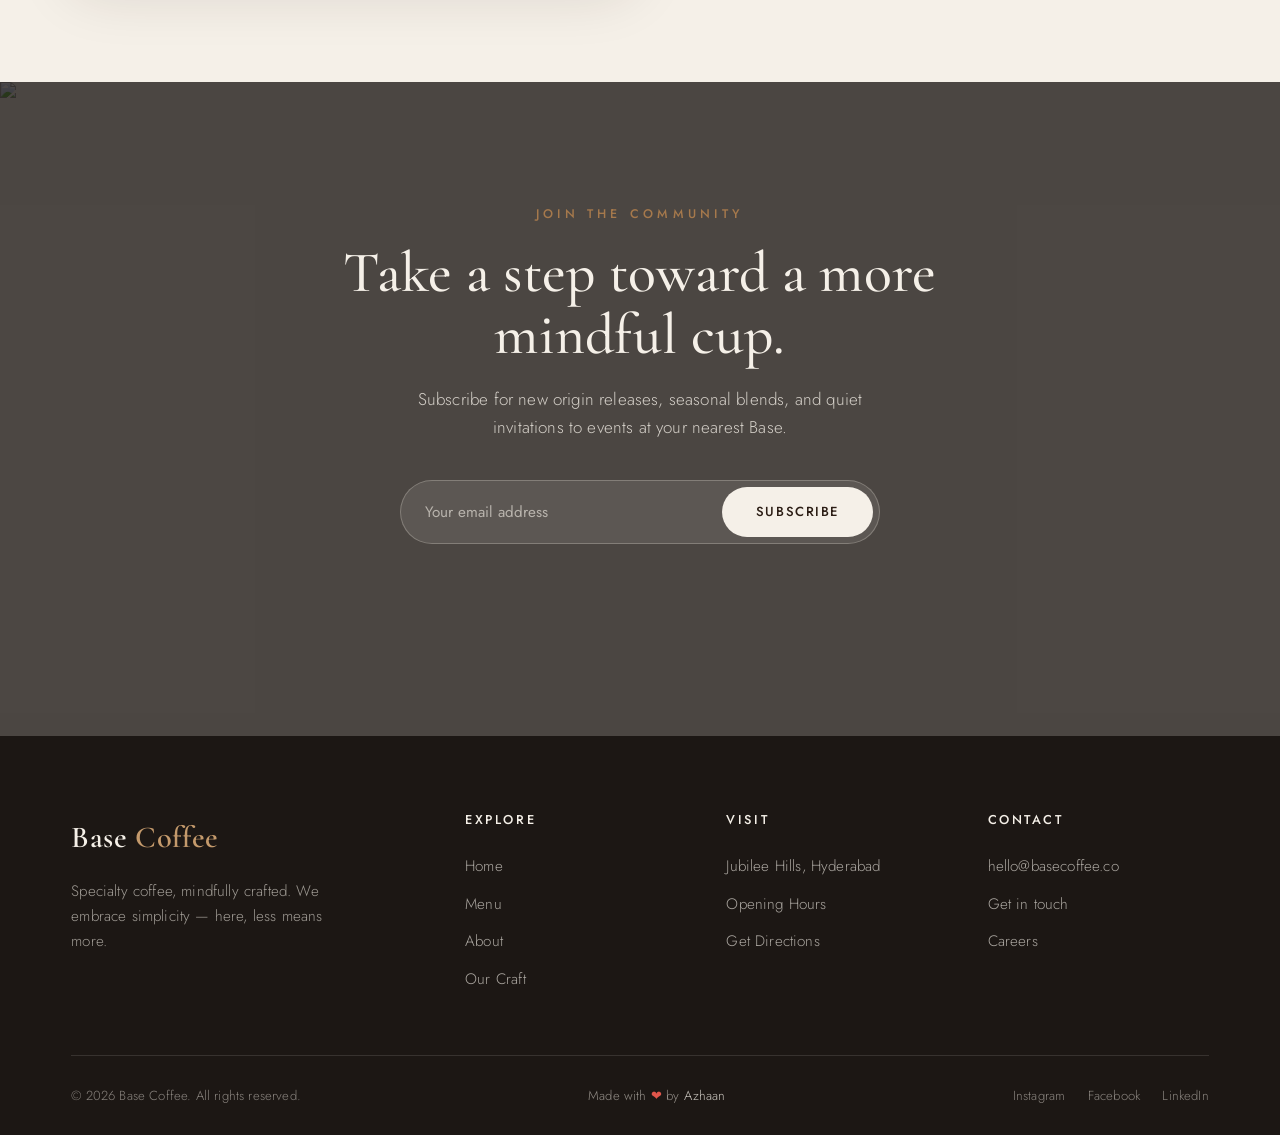
==== commit 170ac555: "Update review section in index.html with new content and enhance avatar styles in CSS" ====
--- a/index.html
+++ b/index.html
@@ -198,34 +198,34 @@
       </div>
       <div class="reviews-grid">
         <article class="review-card reveal">
-          <div class="review-card__stars">★★★★★</div>
-          <p class="review-card__text">"By far one of the best places when it comes to world-class, professional coffee. I always feel at ease here, like I'm at home."</p>
+            <div class="review-card__stars">★★★★☆</div>
+            <p class="review-card__text">"If you want workout and fun food in the same schedule, this is the spot. Open-air pickleball courts, unique coffee options, and the orange espresso was a great first pick. Good vibe and peaceful spot."</p>
           <div class="review-card__author">
-            <span class="review-card__avatar">L</span>
+              <span class="review-card__avatar review-card__avatar--violet">V</span>
             <span>
-              <span class="review-card__name">Layla H.</span><br />
+                <span class="review-card__name">V. Niharika</span><br />
               <span class="review-card__src">Google review</span>
             </span>
           </div>
         </article>
         <article class="review-card reveal" data-delay="1">
           <div class="review-card__stars">★★★★★</div>
-          <p class="review-card__text">"The employee with the tattoos makes the best cortado, trust me. Overall such a chill vibe."</p>
+            <p class="review-card__text">"Checked out this new coffee spot and it’s a solid find. Great cold brew flavors, a chill outdoor vibe, and a pickleball court where you can watch the games while sipping coffee."</p>
           <div class="review-card__author">
-            <span class="review-card__avatar">O</span>
+              <span class="review-card__avatar review-card__avatar--caramel">A</span>
             <span>
-              <span class="review-card__name">Omar K.</span><br />
+                <span class="review-card__name">Akshay Reddy</span><br />
               <span class="review-card__src">Google review</span>
             </span>
           </div>
         </article>
         <article class="review-card reveal" data-delay="2">
           <div class="review-card__stars">★★★★★</div>
-          <p class="review-card__text">"Good vibes and warm, smiley faces from the staff. The simplicity of the decorations makes it a unique and luxurious place."</p>
+            <p class="review-card__text">"Wonderful coffee and place. The mango matcha, cappuccino, chilli garlic toast, and granola bowl were delicious. Cozy, silent, and big enough for small or large gatherings."</p>
           <div class="review-card__author">
-            <span class="review-card__avatar">S</span>
+              <span class="review-card__avatar review-card__avatar--espresso">R</span>
             <span>
-              <span class="review-card__name">Sara M.</span><br />
+                <span class="review-card__name">R E Sai Harsha Sadhu</span><br />
               <span class="review-card__src">Google review</span>
             </span>
           </div>
--- a/css/styles.css
+++ b/css/styles.css
@@ -798,11 +798,25 @@
   border-radius: 50%;
   background-color: var(--sand);
   color: var(--espresso);
+  border: 1px solid rgba(43, 29, 20, 0.08);
+  box-shadow: inset 0 1px 0 rgba(255, 255, 255, 0.55);
   display: grid;
   place-content: center;
   font-family: var(--font-display);
   font-size: 1.2rem;
   flex-shrink: 0;
+}
+
+.review-card__avatar--violet {
+  background: linear-gradient(135deg, #e7d6f2, #cbb0e0);
+}
+
+.review-card__avatar--caramel {
+  background: linear-gradient(135deg, #f0d1b1, #d8a46e);
+}
+
+.review-card__avatar--espresso {
+  background: linear-gradient(135deg, #dcc5b2, #a97a50);
 }
 
 .review-card__name {
